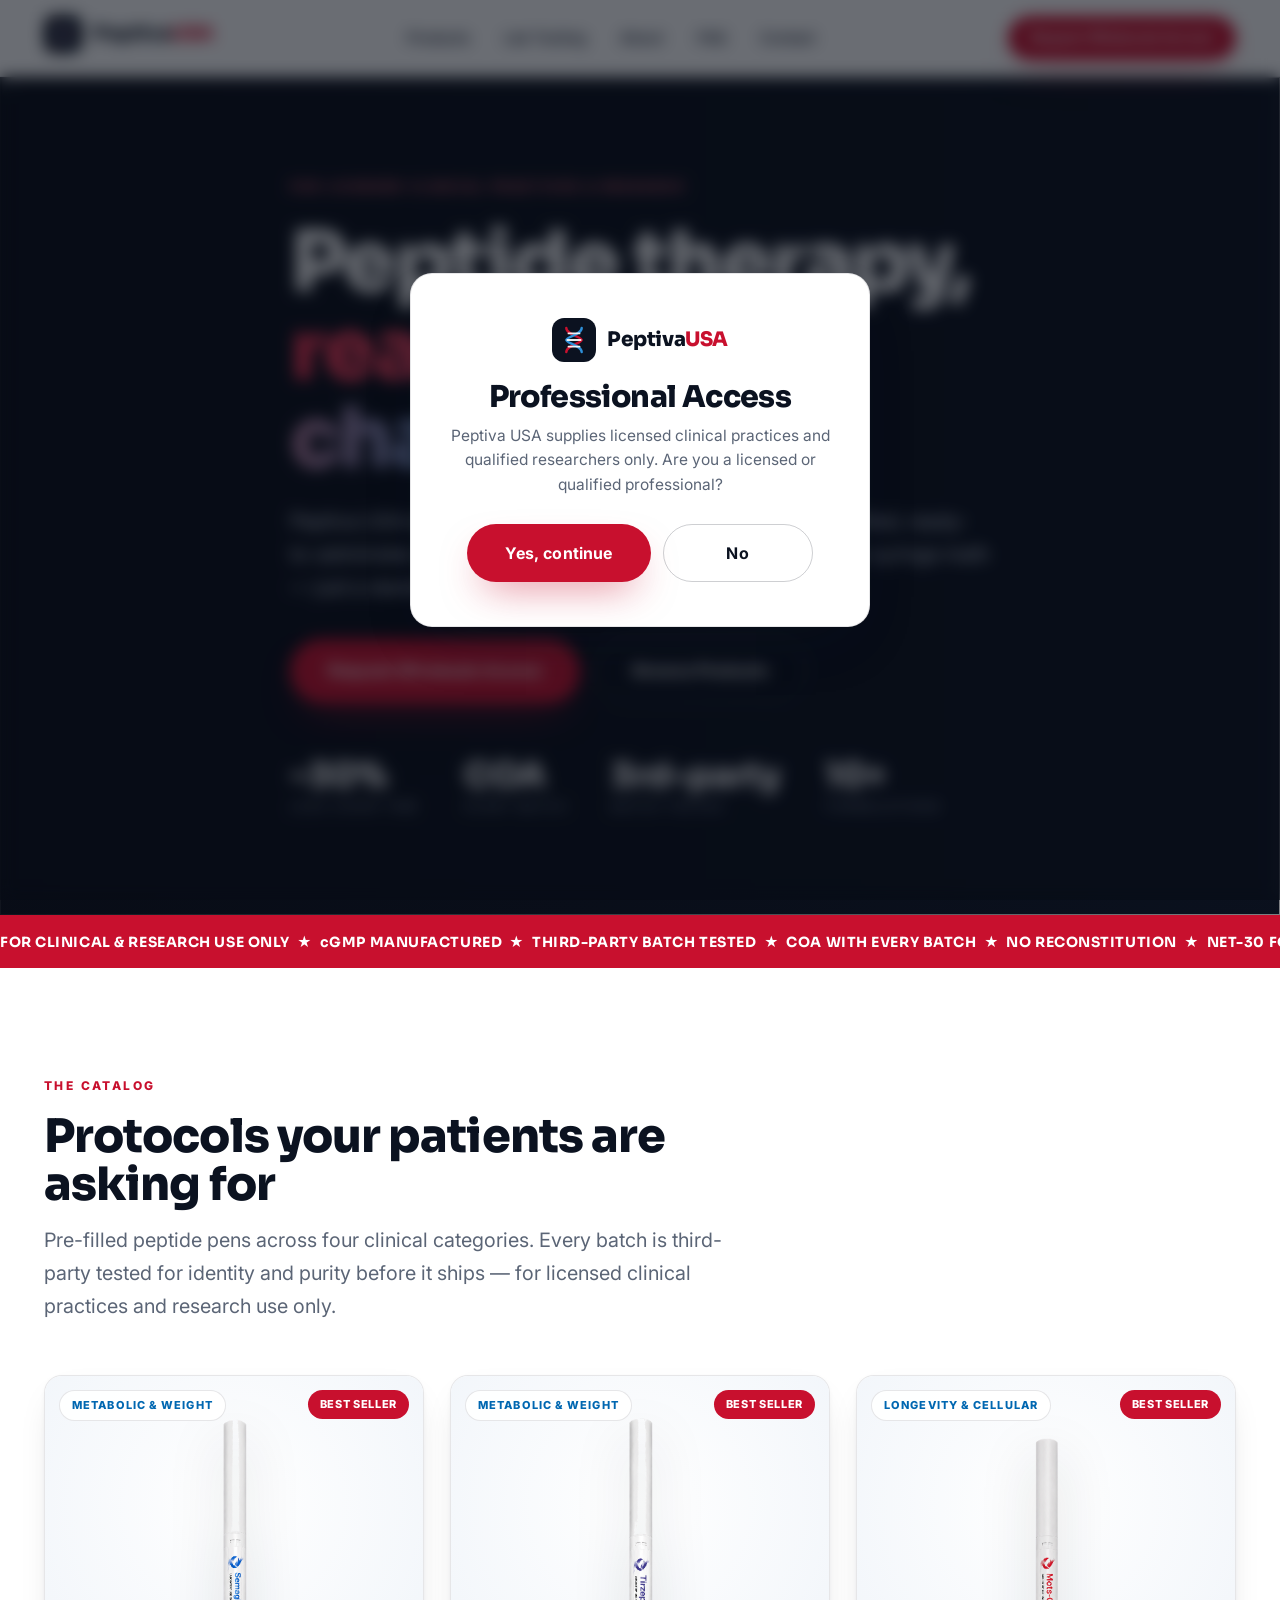
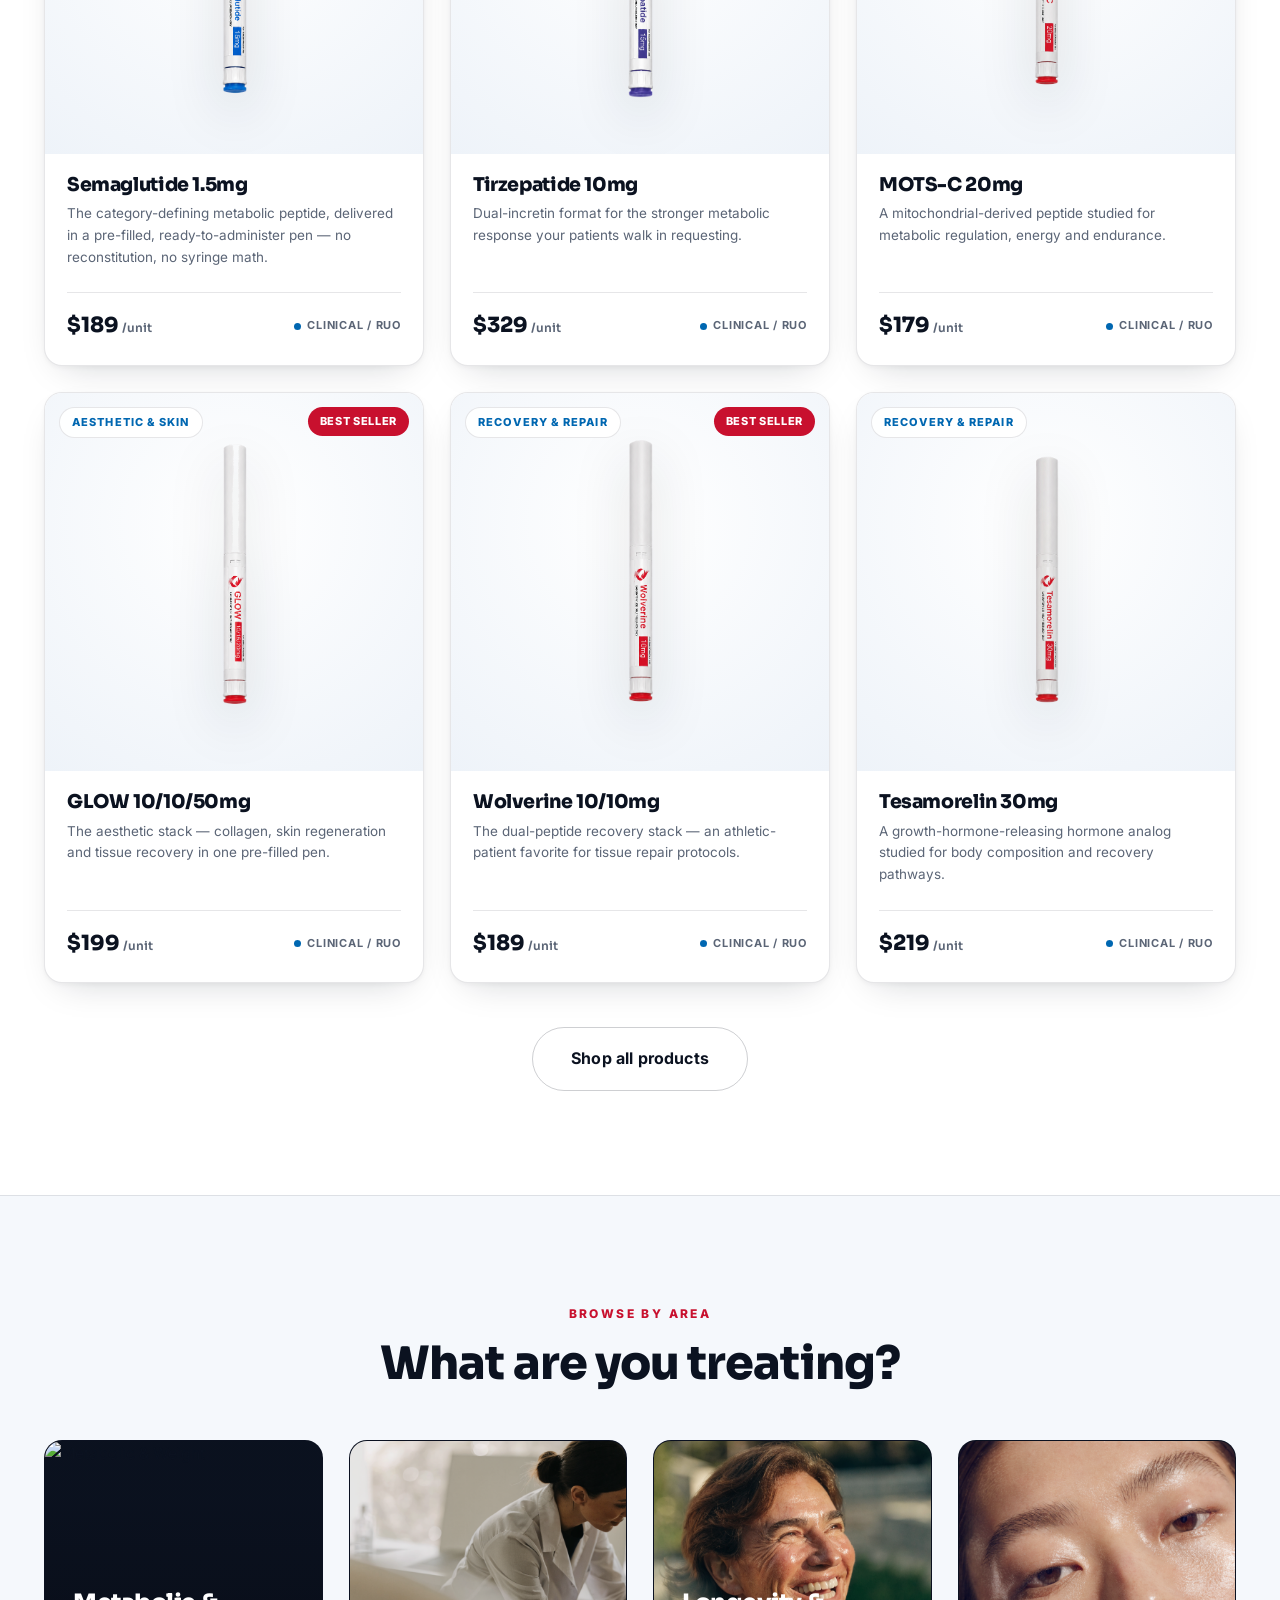
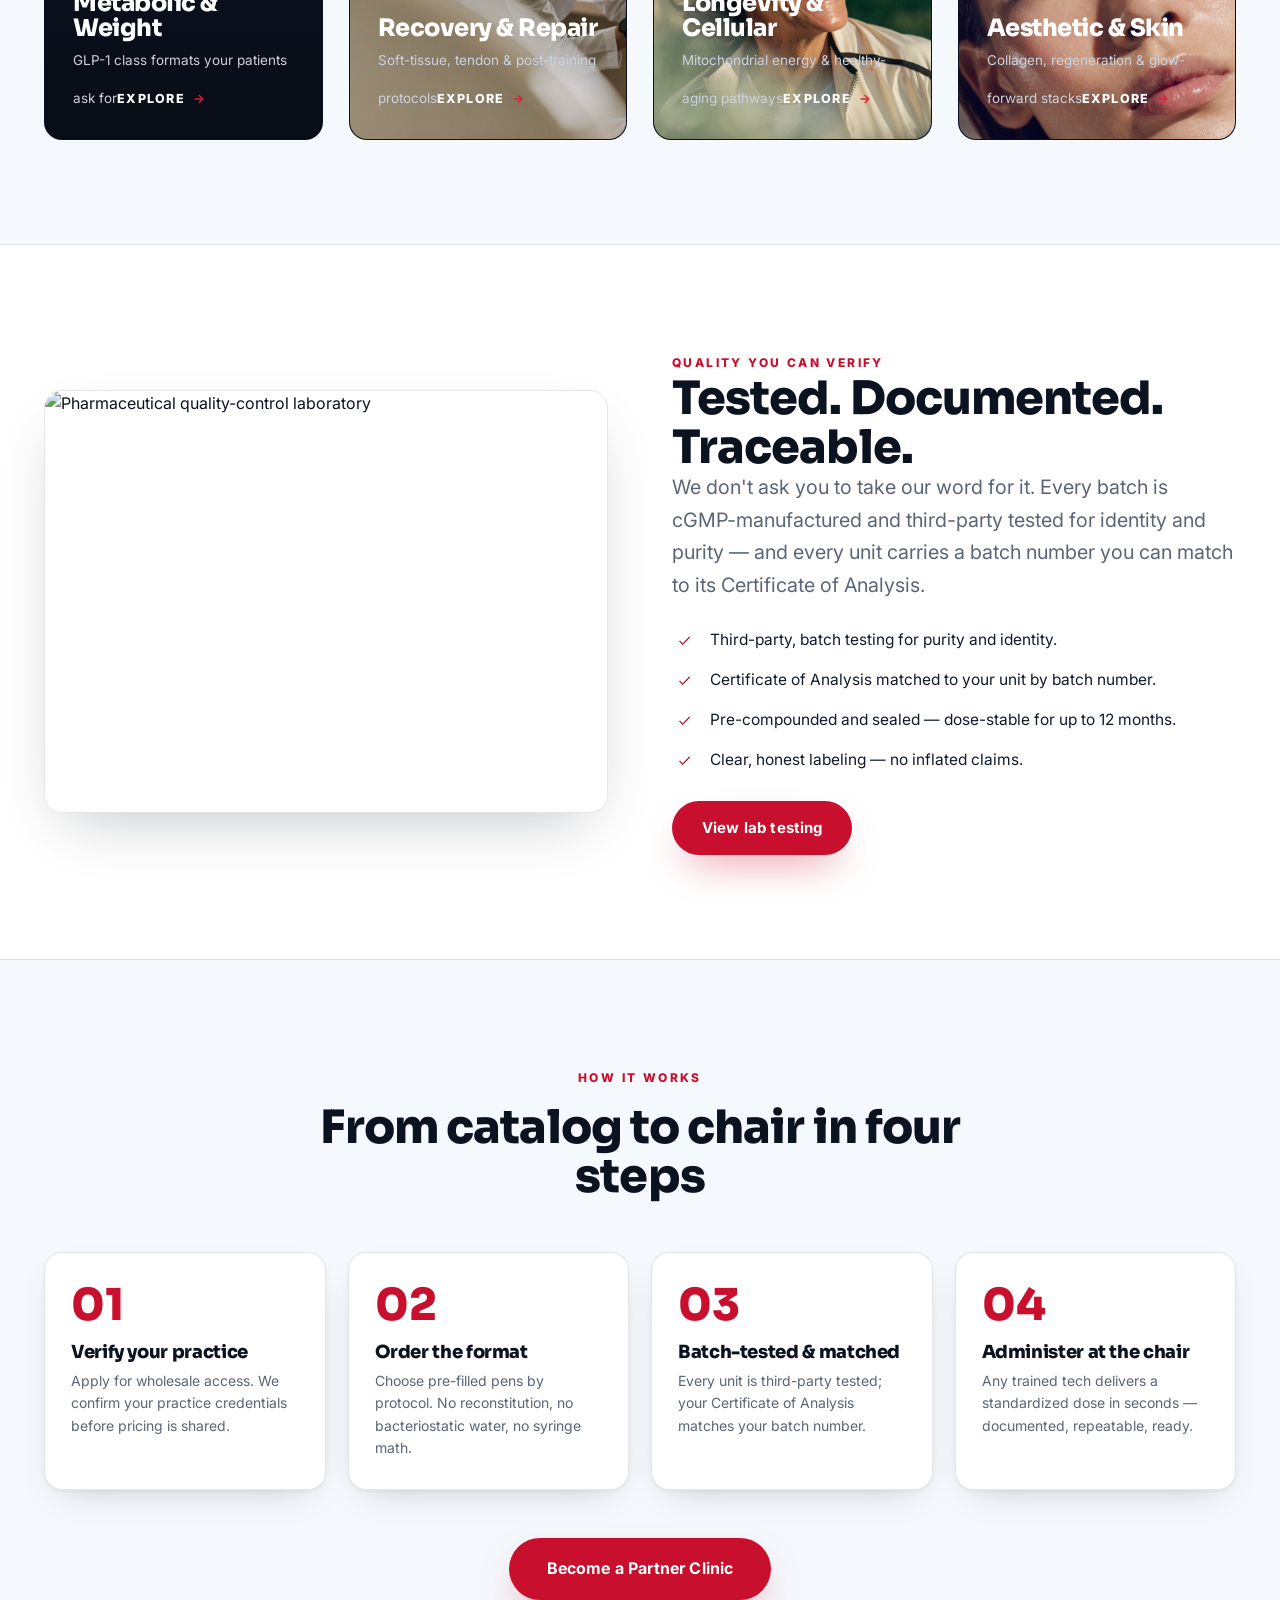
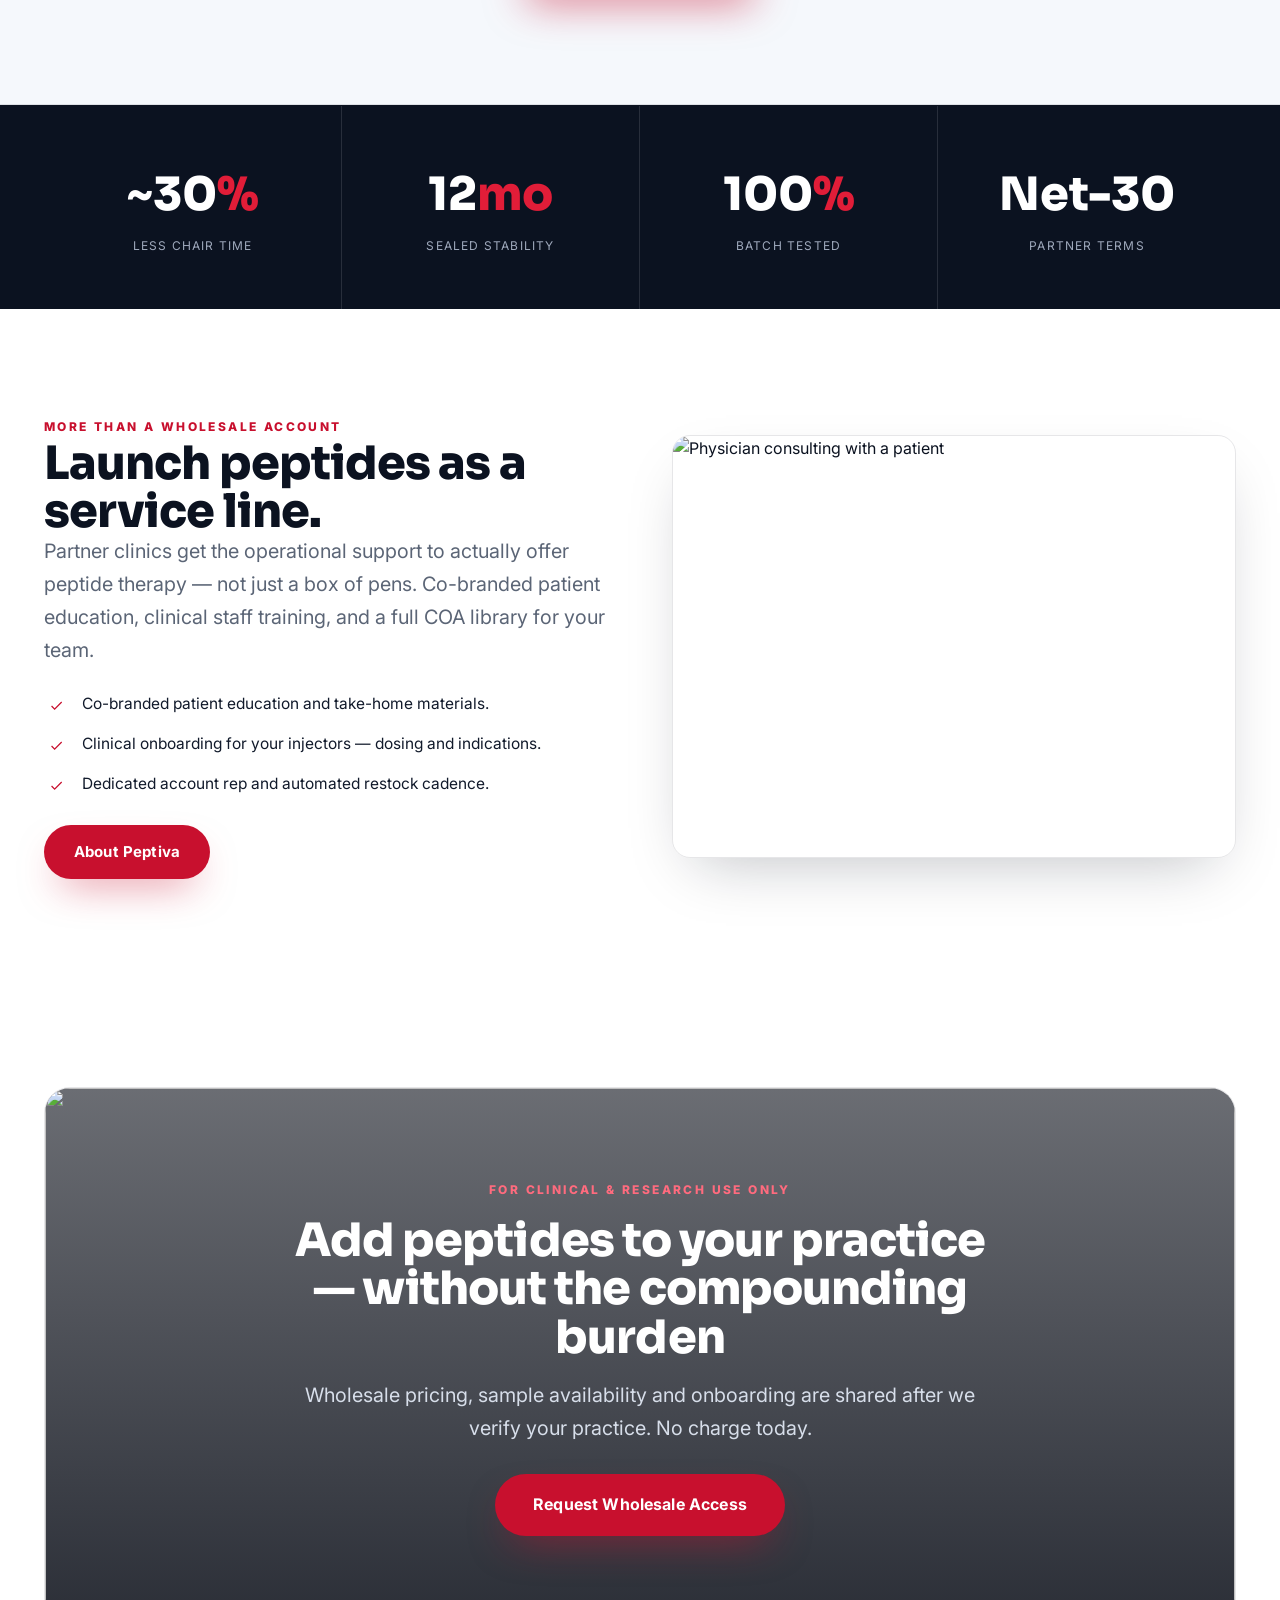
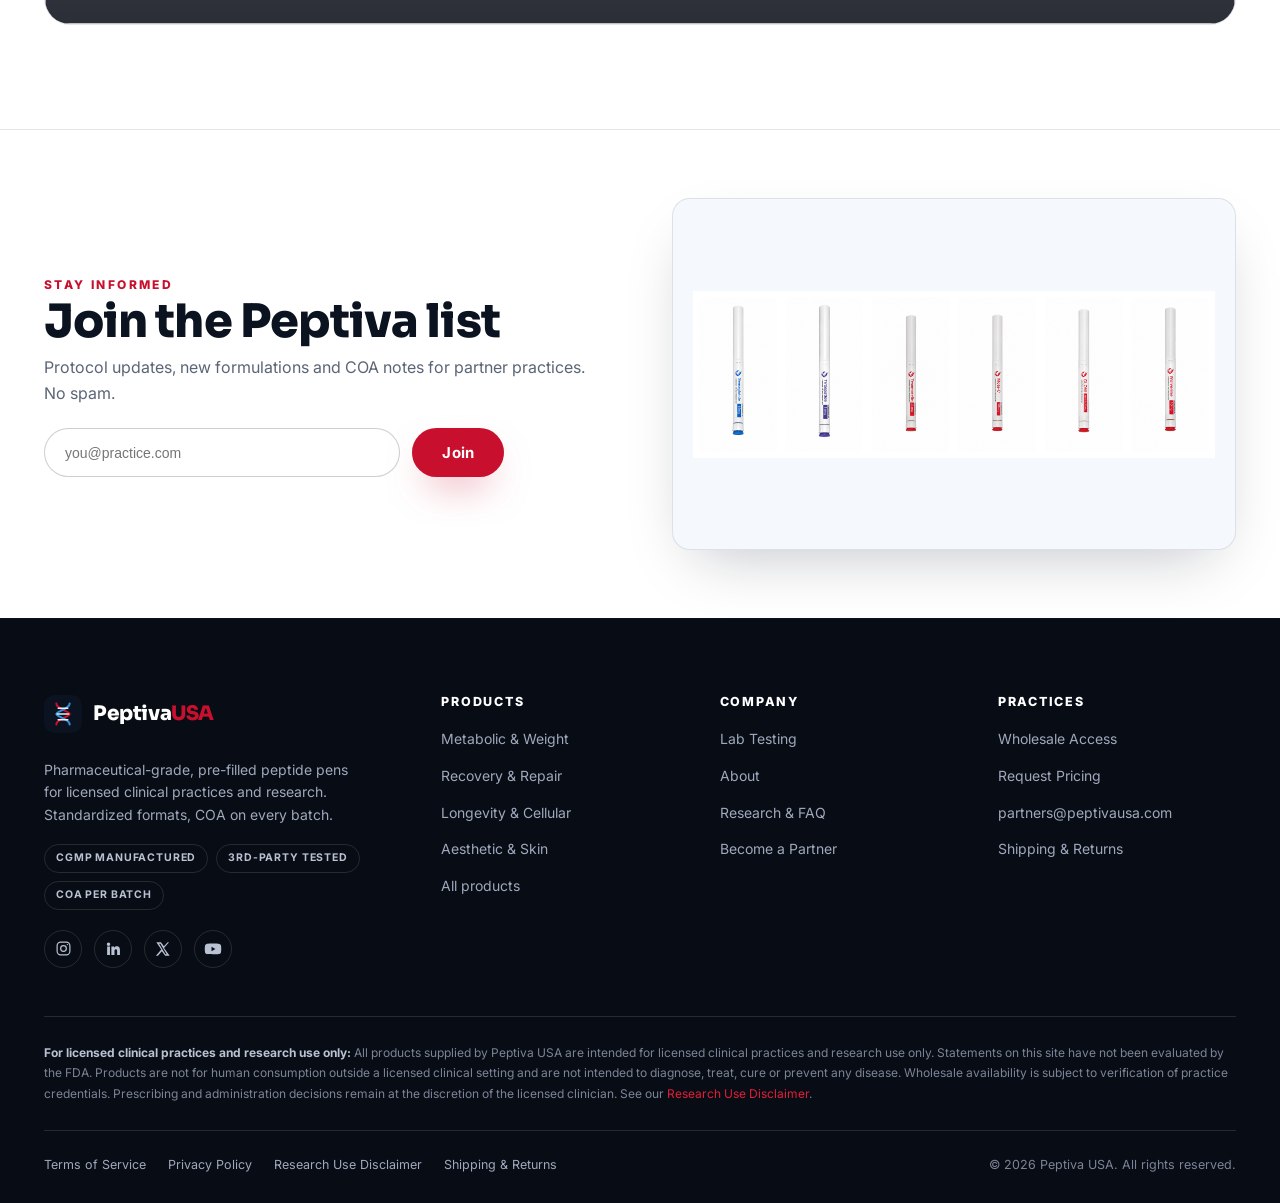
==== index.html @ b5847847 "Peptiva USA — clinical peptide-pen storefront (static site)" ====
<!DOCTYPE html>
<html lang="en">
<head>
<meta charset="UTF-8">
<meta name="viewport" content="width=device-width, initial-scale=1.0">
<link rel="icon" type="image/svg+xml" href="assets/logo/favicon.svg">
<link rel="preconnect" href="https://fonts.googleapis.com">
<link rel="preconnect" href="https://fonts.gstatic.com" crossorigin>
<link href="https://fonts.googleapis.com/css2?family=Inter:wght@400;500;600;700;800&family=Sora:wght@600;700;800&display=swap" rel="stylesheet">
<link rel="stylesheet" href="assets/css/styles.css">
<title>Peptiva USA — Pharmaceutical-Grade Peptide Pens for Clinical Practices</title>
<meta name="description" content="Pre-filled, ready-to-administer peptide pens for licensed clinical practices and research. No reconstitution. COA on every batch, third-party tested.">
</head>
<body>
<div id="site-header"></div>

<section class="hero">
  <div class="hero__bg"><img src="assets/img/hero.jpg" alt=""></div>
  <div class="container hero__inner">
    <span class="eyebrow" style="color:#FF6B7E">For licensed clinical practices &amp; research</span>
    <h1 class="display">Peptide therapy,<br><span class="hl">ready at the chair.</span></h1>
    <p class="lead">Peptiva USA delivers pharmaceutical-grade peptides in a pre-filled, ready-to-administer pen. No reconstitution, no bacteriostatic water, no syringe math — just a standardized, documented format your team can trust.</p>
    <div class="hero__cta">
      <a class="btn btn--primary btn--lg" href="contact.html">Request Wholesale Access</a>
      <a class="btn btn--ghost btn--lg" href="shop.html" style="color:#fff;border-color:rgba(255,255,255,.28)">Browse Products</a>
    </div>
    <div class="hero__stats">
      <div><span>~30%</span><small>Less chair time</small></div>
      <div><span>COA</span><small>Every batch</small></div>
      <div><span>3rd-party</span><small>Batch tested</small></div>
      <div><span>10+</span><small>Formulations</small></div>
    </div>
  </div>
</section>

<div class="strip"><div class="strip__track">
  <span>FOR CLINICAL &amp; RESEARCH USE ONLY &nbsp;&#9733;&nbsp; cGMP MANUFACTURED &nbsp;&#9733;&nbsp; THIRD-PARTY BATCH TESTED &nbsp;&#9733;&nbsp; COA WITH EVERY BATCH &nbsp;&#9733;&nbsp; NO RECONSTITUTION &nbsp;&#9733;&nbsp; NET-30 FOR PARTNERS &nbsp;&#9733;&nbsp;</span>
  <span>FOR CLINICAL &amp; RESEARCH USE ONLY &nbsp;&#9733;&nbsp; cGMP MANUFACTURED &nbsp;&#9733;&nbsp; THIRD-PARTY BATCH TESTED &nbsp;&#9733;&nbsp; COA WITH EVERY BATCH &nbsp;&#9733;&nbsp; NO RECONSTITUTION &nbsp;&#9733;&nbsp; NET-30 FOR PARTNERS &nbsp;&#9733;&nbsp;</span>
</div></div>

<section class="section">
  <div class="container">
    <div class="sec-head reveal">
      <span class="eyebrow">The catalog</span>
      <h2>Protocols your patients are asking for</h2>
      <p class="lead">Pre-filled peptide pens across four clinical categories. Every batch is third-party tested for identity and purity before it ships — for licensed clinical practices and research use only.</p>
    </div>
    <div class="grid grid-3" id="featured-grid"></div>
    <div class="center" style="margin-top:44px"><a class="btn btn--ghost btn--lg" href="shop.html">Shop all products</a></div>
  </div>
</section>

<section class="section section--alt">
  <div class="container">
    <div class="sec-head center reveal"><span class="eyebrow">Browse by area</span><h2>What are you treating?</h2></div>
    <div class="grid grid-4" id="cat-grid"></div>
  </div>
</section>

<section class="section">
  <div class="container split">
    <div class="split__media reveal"><img src="assets/img/lab.jpg" alt="Pharmaceutical quality-control laboratory"></div>
    <div class="reveal">
      <span class="eyebrow">Quality you can verify</span>
      <h2>Tested. Documented. Traceable.</h2>
      <p class="lead">We don't ask you to take our word for it. Every batch is cGMP-manufactured and third-party tested for identity and purity — and every unit carries a batch number you can match to its Certificate of Analysis.</p>
      <ul class="feature-list">
        <li>Third-party, batch testing for purity and identity.</li>
        <li>Certificate of Analysis matched to your unit by batch number.</li>
        <li>Pre-compounded and sealed — dose-stable for up to 12 months.</li>
        <li>Clear, honest labeling — no inflated claims.</li>
      </ul>
      <a class="btn btn--primary" style="margin-top:28px" href="how-it-works.html">View lab testing</a>
    </div>
  </div>
</section>

<section class="section section--alt">
  <div class="container">
    <div class="sec-head center reveal"><span class="eyebrow">How it works</span><h2>From catalog to chair in four steps</h2></div>
    <div class="steps">
      <div class="step reveal"><div class="step__n">01</div><h3>Verify your practice</h3><p>Apply for wholesale access. We confirm your practice credentials before pricing is shared.</p></div>
      <div class="step reveal"><div class="step__n">02</div><h3>Order the format</h3><p>Choose pre-filled pens by protocol. No reconstitution, no bacteriostatic water, no syringe math.</p></div>
      <div class="step reveal"><div class="step__n">03</div><h3>Batch-tested &amp; matched</h3><p>Every unit is third-party tested; your Certificate of Analysis matches your batch number.</p></div>
      <div class="step reveal"><div class="step__n">04</div><h3>Administer at the chair</h3><p>Any trained tech delivers a standardized dose in seconds — documented, repeatable, ready.</p></div>
    </div>
    <div class="center" style="margin-top:48px"><a class="btn btn--primary btn--lg" href="contact.html">Become a Partner Clinic</a></div>
  </div>
</section>

<section class="band">
  <div class="container grid grid-4">
    <div class="stat reveal"><span>~30<em>%</em></span><small>Less chair time</small></div>
    <div class="stat reveal"><span>12<em>mo</em></span><small>Sealed stability</small></div>
    <div class="stat reveal"><span>100<em>%</em></span><small>Batch tested</small></div>
    <div class="stat reveal"><span>Net-30</span><small>Partner terms</small></div>
  </div>
</section>

<section class="section">
  <div class="container split">
    <div class="reveal">
      <span class="eyebrow">More than a wholesale account</span>
      <h2>Launch peptides as a service line.</h2>
      <p class="lead">Partner clinics get the operational support to actually offer peptide therapy — not just a box of pens. Co-branded patient education, clinical staff training, and a full COA library for your team.</p>
      <ul class="feature-list">
        <li>Co-branded patient education and take-home materials.</li>
        <li>Clinical onboarding for your injectors — dosing and indications.</li>
        <li>Dedicated account rep and automated restock cadence.</li>
      </ul>
      <a class="btn btn--primary" style="margin-top:28px" href="about.html">About Peptiva</a>
    </div>
    <div class="split__media reveal"><img src="assets/img/consultation.jpg" alt="Physician consulting with a patient"></div>
  </div>
</section>

<section class="section">
  <div class="container">
    <div class="cta-block reveal">
      <img src="assets/img/cta-bg.jpg" alt="">
      <span class="eyebrow" style="color:#FF6B7E">For clinical &amp; research use only</span>
      <h2>Add peptides to your practice — without the compounding burden</h2>
      <p class="lead mx-auto center" style="margin-bottom:30px">Wholesale pricing, sample availability and onboarding are shared after we verify your practice. No charge today.</p>
      <a class="btn btn--primary btn--lg" href="contact.html">Request Wholesale Access</a>
    </div>
  </div>
</section>

<section class="section--tight" style="border-top:1px solid var(--line)">
  <div class="container split">
    <div class="reveal">
      <span class="eyebrow">Stay informed</span>
      <h2>Join the Peptiva list</h2>
      <p class="muted" style="margin-top:10px">Protocol updates, new formulations and COA notes for partner practices. No spam.</p>
      <form class="news" data-news>
        <input type="email" placeholder="you@practice.com" required aria-label="Email">
        <button class="btn btn--primary" type="submit">Join</button>
      </form>
    </div>
    <div class="split__media reveal" style="aspect-ratio:16/10;background:var(--bg-2)"><img src="assets/img/lineup.png" alt="Peptiva USA peptide pen lineup" style="object-fit:contain;padding:20px"></div>
  </div>
</section>

<div id="site-footer"></div>
<script src="assets/js/logo.js"></script>
<script src="assets/js/main.js"></script>
</body>
</html>
---- assets/css/styles.css ----
/* ===========================================================
   Peptiva USA — Design System
   Clinical · crimson + blue on light, dramatic dark sections
   =========================================================== */
:root{
  --bg:#FFFFFF;
  --bg-2:#F5F8FC;
  --bg-3:#EBF1F8;
  --card:#FFFFFF;
  --ink:#0B1220;
  --ink-2:#111A2B;
  --muted:#5B6576;
  --muted-2:#8A93A6;
  --crimson:#C8102E;
  --crimson-2:#E11D38;
  --blue:#0067B1;
  --blue-2:#2E90D9;
  --line:rgba(11,18,32,.10);
  --line-2:rgba(11,18,32,.20);
  --line-d:rgba(255,255,255,.12);
  --radius:18px;
  --radius-sm:12px;
  --maxw:1240px;
  --shadow:0 24px 60px -24px rgba(11,18,32,.28);
  --shadow-sm:0 2px 4px rgba(11,18,32,.04),0 14px 36px -18px rgba(11,18,32,.22);
  --font:"Inter",-apple-system,BlinkMacSystemFont,"Segoe UI",Roboto,Helvetica,Arial,sans-serif;
  --display:"Sora","Inter",var(--font);
}
*{box-sizing:border-box;margin:0;padding:0}
html{scroll-behavior:smooth}
body{font-family:var(--font);background:var(--bg);color:var(--ink);line-height:1.6;-webkit-font-smoothing:antialiased;overflow-x:hidden}
img{max-width:100%;display:block}
a{color:inherit;text-decoration:none}
::selection{background:var(--crimson);color:#fff}
.container{max-width:var(--maxw);margin:0 auto;padding:0 24px}
.section{padding:104px 0}
.section--tight{padding:68px 0}
section{position:relative}
.center{text-align:center}.mx-auto{margin-left:auto;margin-right:auto}
.hl{color:var(--crimson)}
.muted{color:var(--muted)}

/* Typography */
h1,h2,h3,h4{font-family:var(--display);font-weight:800;line-height:1.05;letter-spacing:-.02em;color:var(--ink)}
.display{font-size:clamp(42px,7vw,84px);letter-spacing:-.03em}
h1{font-size:clamp(34px,5.4vw,60px)}
h2{font-size:clamp(28px,4vw,46px)}
h3{font-size:clamp(19px,2.2vw,26px)}
p{color:var(--muted)}
.lead{font-size:clamp(17px,1.55vw,20px);color:var(--muted);max-width:60ch;line-height:1.65}
.eyebrow{font-family:var(--font);font-weight:800;text-transform:uppercase;letter-spacing:.2em;font-size:12px;color:var(--crimson)}

/* Buttons */
.btn{display:inline-flex;align-items:center;gap:10px;font-family:var(--font);font-weight:700;font-size:15px;
  letter-spacing:.01em;padding:15px 30px;border-radius:999px;cursor:pointer;border:0;transition:transform .16s ease,background .2s,color .2s,border-color .2s,box-shadow .2s}
.btn:hover{transform:translateY(-2px)}
.btn--primary{background:var(--crimson);color:#fff;box-shadow:0 18px 40px -16px rgba(200,16,46,.6)}
.btn--primary:hover{background:var(--crimson-2)}
.btn--ghost{background:transparent;color:var(--ink);border:1.5px solid var(--line-2)}
.btn--ghost:hover{border-color:var(--crimson);color:var(--crimson)}
.btn--light{background:#fff;color:var(--ink)}
.btn--dark{background:var(--ink);color:#fff}
.btn--block{width:100%;justify-content:center}
.btn--lg{padding:18px 38px;font-size:16px}
.btn--sm{padding:11px 22px;font-size:13.5px}
.on-dark .btn--ghost{color:#fff;border-color:var(--line-d)}
.on-dark .btn--ghost:hover{border-color:#fff;color:#fff}

/* Header */
.site-header{position:sticky;top:0;z-index:60;background:rgba(255,255,255,.8);backdrop-filter:blur(16px);border-bottom:1px solid var(--line)}
.nav{display:flex;align-items:center;justify-content:space-between;height:76px;gap:24px}
.brand{display:inline-flex;align-items:center;gap:11px}
.brand__mark{height:38px;width:38px}
.brand__word{font-family:var(--display);font-weight:800;font-size:20px;letter-spacing:-.02em;color:var(--ink)}
.brand__word b{color:var(--crimson);font-weight:800}
.nav__links{display:flex;align-items:center;gap:4px;list-style:none}
.nav__links a{font-weight:600;font-size:14.5px;padding:10px 15px;border-radius:999px;color:var(--ink-2);transition:.15s}
.nav__links a:hover{color:var(--crimson);background:var(--bg-2)}
.nav__actions{display:flex;align-items:center;gap:12px}
.has-drop{position:relative}
.drop{position:absolute;top:calc(100% + 10px);left:50%;transform:translateX(-50%) translateY(8px);background:#fff;border:1px solid var(--line);
  border-radius:16px;padding:12px;min-width:330px;opacity:0;visibility:hidden;transition:.18s;box-shadow:var(--shadow)}
.has-drop:hover .drop{opacity:1;visibility:visible;transform:translateX(-50%) translateY(0)}
.drop a{display:flex;flex-direction:column;gap:2px;padding:11px 14px;border-radius:11px}
.drop a:hover{background:var(--bg-2)}
.drop a strong{font-size:14.5px;color:var(--ink)}
.drop a span{font-size:12.5px;color:var(--muted);font-weight:500}
.drop__all{margin-top:4px;border-top:1px solid var(--line);padding-top:8px}
.drop__all a{color:var(--crimson);font-weight:800}
.menu-toggle{display:none;background:none;border:0;color:var(--ink);cursor:pointer}

/* Hero */
.hero{position:relative;min-height:90vh;display:flex;align-items:center;overflow:hidden;background:var(--ink)}
.hero__bg{position:absolute;inset:0;z-index:0}
.hero__bg img{width:100%;height:100%;object-fit:cover;opacity:.85}
.hero__bg::after{content:"";position:absolute;inset:0;background:linear-gradient(90deg,rgba(8,12,22,.94) 0%,rgba(8,12,22,.72) 42%,rgba(8,12,22,.25) 100%)}
.hero__inner{position:relative;z-index:2;max-width:700px;padding:96px 0;color:#fff}
.hero h1{margin:20px 0 22px;color:#fff}
.hero h1 .hl{background:linear-gradient(92deg,#FF3355,#FF6B7E 50%,#4FA8E6);-webkit-background-clip:text;background-clip:text;color:transparent}
.hero .lead{margin-bottom:36px;color:#D7DEEA}
.hero__cta{display:flex;gap:14px;flex-wrap:wrap}
.hero__stats{display:flex;gap:44px;margin-top:56px;flex-wrap:wrap}
.hero__stats div span{font-family:var(--display);font-weight:800;font-size:34px;color:#fff;display:block;line-height:1}
.hero__stats div small{color:#9FA9BC;font-size:12.5px;text-transform:uppercase;letter-spacing:.12em}

/* Marquee strip */
.strip{background:var(--crimson);color:#fff;padding:14px 0;overflow:hidden;white-space:nowrap}
.strip__track{display:inline-flex;gap:0;font-family:var(--display);font-weight:700;font-size:14px;letter-spacing:.04em;white-space:nowrap;will-change:transform;animation:scroll 60s linear infinite}
.strip__track span{display:inline-flex;align-items:center;gap:34px;padding-right:34px}
@keyframes scroll{from{transform:translateX(0)}to{transform:translateX(-50%)}}

/* Section heading */
.sec-head{max-width:720px;margin-bottom:52px}
.sec-head.center{margin-left:auto;margin-right:auto}
.sec-head h2{margin:14px 0 16px}

/* Grid + cards */
.grid{display:grid;gap:26px}
.grid-3{grid-template-columns:repeat(3,1fr)}
.grid-4{grid-template-columns:repeat(4,1fr)}
.grid-2{grid-template-columns:repeat(2,1fr)}
.card{background:var(--card);border:1px solid var(--line);border-radius:var(--radius);overflow:hidden;transition:.22s;display:flex;flex-direction:column;box-shadow:var(--shadow-sm)}
.card:hover{transform:translateY(-5px);box-shadow:var(--shadow);border-color:var(--line-2)}
.pcard__media{position:relative;aspect-ratio:1/1;background:radial-gradient(circle at 50% 34%,#FFFFFF,#EEF3F9);display:flex;align-items:center;justify-content:center;overflow:hidden;padding:26px}
.pcard__media img{height:100%;width:auto;object-fit:contain;filter:drop-shadow(0 18px 26px rgba(11,18,32,.16));transition:.4s}
.card:hover .pcard__media img{transform:translateY(-6px) scale(1.03)}
.pcard__tag{position:absolute;top:14px;left:14px;background:rgba(255,255,255,.9);border:1px solid var(--line);color:var(--blue);font-size:11px;font-weight:800;text-transform:uppercase;letter-spacing:.1em;padding:6px 12px;border-radius:999px}
.pcard__best{position:absolute;top:14px;right:14px;background:var(--crimson);color:#fff;font-size:11px;font-weight:800;text-transform:uppercase;letter-spacing:.06em;padding:6px 12px;border-radius:999px}
.pcard__body{padding:22px;display:flex;flex-direction:column;gap:8px;flex:1}
.pcard__body h3{font-size:19px}
.pcard__desc{font-size:13.5px;color:var(--muted);flex:1;line-height:1.6}
.pcard__foot{display:flex;align-items:center;justify-content:space-between;margin-top:16px;padding-top:16px;border-top:1px solid var(--line)}
.pcard__price{font-family:var(--display);font-weight:800;font-size:21px;color:var(--ink)}
.rx{display:inline-flex;align-items:center;gap:6px;font-size:11px;color:var(--muted);font-weight:700;text-transform:uppercase;letter-spacing:.07em}
.rx::before{content:"";width:7px;height:7px;border-radius:50%;background:var(--blue)}

/* Category tiles */
.cat-tile{position:relative;border-radius:var(--radius);overflow:hidden;min-height:300px;display:flex;align-items:flex-end;padding:28px;border:1px solid var(--line);background:var(--ink)}
.cat-tile::before{content:"";position:absolute;inset:0;background:linear-gradient(180deg,rgba(8,12,22,.15) 20%,rgba(8,12,22,.9))}
.cat-tile img{position:absolute;inset:0;width:100%;height:100%;object-fit:cover;transition:.4s}
.cat-tile:hover img{transform:scale(1.05)}
.cat-tile__c{position:relative;z-index:2;color:#fff}
.cat-tile__c h3{font-size:24px;margin-bottom:6px;color:#fff}
.cat-tile__c span{color:#CBD3E0;font-size:13.5px}
.cat-tile__c .tile-cta{color:#fff;font-weight:800;font-size:12.5px;text-transform:uppercase;letter-spacing:.1em;margin-top:16px;display:inline-flex;gap:8px;transition:.2s}
.cat-tile__c .tile-cta b{color:var(--crimson-2)}
.cat-tile:hover .tile-cta{gap:13px}

/* Steps */
.steps{display:grid;grid-template-columns:repeat(4,1fr);gap:22px;counter-reset:s}
.step{background:var(--bg);border:1px solid var(--line);border-radius:var(--radius);padding:30px 26px;box-shadow:var(--shadow-sm)}
.step__n{font-family:var(--display);font-weight:800;font-size:44px;color:var(--crimson);line-height:1}
.step h3{font-size:18px;margin:16px 0 8px}
.step p{font-size:14px;color:var(--muted)}

/* Split */
.split{display:grid;grid-template-columns:1fr 1fr;gap:64px;align-items:center}
.split__media{border-radius:var(--radius);overflow:hidden;border:1px solid var(--line);aspect-ratio:4/3;box-shadow:var(--shadow)}
.split__media img{width:100%;height:100%;object-fit:cover}
.feature-list{list-style:none;margin-top:26px;display:flex;flex-direction:column;gap:15px}
.feature-list li{display:flex;gap:14px;align-items:flex-start;font-size:15.5px;color:var(--ink-2)}
.feature-list li::before{content:"";flex:none;width:24px;height:24px;border-radius:999px;margin-top:1px;background:var(--crimson);
  -webkit-mask:url("data:image/svg+xml;utf8,<svg xmlns='http://www.w3.org/2000/svg' viewBox='0 0 24 24'><path fill='black' d='M9 16.2 4.8 12l-1.4 1.4L9 19 21 7l-1.4-1.4z'/></svg>") center/15px no-repeat;
  mask:url("data:image/svg+xml;utf8,<svg xmlns='http://www.w3.org/2000/svg' viewBox='0 0 24 24'><path fill='black' d='M9 16.2 4.8 12l-1.4 1.4L9 19 21 7l-1.4-1.4z'/></svg>") center/15px no-repeat}

/* Stats band (dark) */
.band{background:var(--ink);border-top:1px solid var(--ink);color:#fff}
.band .grid-4{gap:0}
.band .stat{padding:52px 24px;text-align:center;border-right:1px solid var(--line-d)}
.band .stat:last-child{border-right:0}
.band .stat span{font-family:var(--display);font-weight:800;font-size:46px;color:#fff;display:block}
.band .stat span em{color:var(--crimson-2);font-style:normal}
.band .stat small{color:#9FA9BC;text-transform:uppercase;letter-spacing:.1em;font-size:12px}

/* CTA block (dark image) */
.cta-block{position:relative;border-radius:26px;overflow:hidden;padding:88px 40px;text-align:center;border:1px solid var(--line);color:#fff}
.cta-block img{position:absolute;inset:0;width:100%;height:100%;object-fit:cover}
.cta-block::after{content:"";position:absolute;inset:0;background:linear-gradient(180deg,rgba(8,12,22,.6),rgba(8,12,22,.86))}
.cta-block>*{position:relative;z-index:2}
.cta-block h2{margin:14px auto 18px;max-width:20ch;color:#fff}
.cta-block .lead{color:#D7DEEA}

/* Footer (dark) */
.footer{background:#080C15;border-top:1px solid var(--ink);padding:76px 0 28px;color:#fff}
.footer .brand__word{color:#fff}
.footer__top{display:grid;grid-template-columns:1.5fr 1fr 1fr 1fr;gap:40px;padding-bottom:48px;border-bottom:1px solid var(--line-d)}
.footer__brand p{color:#9FA9BC;font-size:14px;max-width:36ch;margin-top:18px}
.footer h4{font-family:var(--font);font-size:12.5px;text-transform:uppercase;letter-spacing:.14em;color:#fff;margin-bottom:18px;font-weight:800}
.footer ul{list-style:none;display:flex;flex-direction:column;gap:11px}
.footer ul a{color:#9FA9BC;font-size:14px}
.footer ul a:hover{color:#fff}
.footer__badges{display:flex;flex-wrap:wrap;gap:8px;margin-top:18px}
.footer__badges span{font-size:10.5px;font-weight:700;text-transform:uppercase;letter-spacing:.08em;color:#B9C2D2;border:1px solid var(--line-d);border-radius:999px;padding:5px 11px}
.footer__socials{display:flex;gap:12px;margin-top:20px}
.footer__socials a{width:38px;height:38px;border:1px solid var(--line-d);border-radius:999px;display:flex;align-items:center;justify-content:center;color:#B9C2D2;transition:.15s}
.footer__socials a:hover{border-color:var(--crimson);color:#fff;background:var(--crimson)}
.footer__disc{padding:26px 0;border-bottom:1px solid var(--line-d);color:#7B8497;font-size:12px;line-height:1.7}
.footer__bottom{display:flex;justify-content:space-between;align-items:center;gap:20px;padding-top:24px;flex-wrap:wrap}
.footer__legal{display:flex;gap:22px;flex-wrap:wrap}
.footer__legal a{color:#9FA9BC;font-size:12.5px}
.footer__legal a:hover{color:#fff}
.footer__copy{color:#7B8497;font-size:12.5px}

/* Interior page hero */
.phero{padding:72px 0 56px;border-bottom:1px solid var(--line);position:relative;overflow:hidden;background:var(--bg-2)}
.phero__bg{position:absolute;inset:0;opacity:.14}
.phero__bg img{width:100%;height:100%;object-fit:cover}
.phero .container{position:relative;z-index:2}
.phero h1{margin:14px 0 14px;max-width:20ch}
.breadcrumb{font-size:13px;color:var(--muted)}
.breadcrumb a:hover{color:var(--crimson)}

/* Shop */
.shop-layout{display:grid;grid-template-columns:240px 1fr;gap:44px;align-items:start}
.filters{position:sticky;top:100px;background:var(--bg);border:1px solid var(--line);border-radius:var(--radius);padding:24px;box-shadow:var(--shadow-sm)}
.filters h4{font-size:12px;text-transform:uppercase;letter-spacing:.14em;color:var(--muted);margin:0 0 14px;font-weight:800}
.filter-btn{display:block;width:100%;text-align:left;background:none;border:0;color:var(--ink-2);padding:10px 13px;border-radius:10px;cursor:pointer;font-size:14px;font-weight:600}
.filter-btn:hover{background:var(--bg-2)}
.filter-btn.active{background:var(--crimson);color:#fff;font-weight:800}
.shop-bar{display:flex;justify-content:space-between;align-items:center;margin-bottom:26px}
.shop-bar .count{color:var(--muted);font-size:14px}

/* PDP */
.pdp{display:grid;grid-template-columns:1fr 1fr;gap:56px;align-items:start}
.pdp__media{border-radius:var(--radius);overflow:hidden;border:1px solid var(--line);background:radial-gradient(circle at 50% 30%,#FFFFFF,#EAF0F7);aspect-ratio:1/1;display:flex;align-items:center;justify-content:center;padding:40px}
.pdp__media img{max-height:100%;width:auto;object-fit:contain;filter:drop-shadow(0 20px 30px rgba(11,18,32,.18))}
.pdp__thumbs{display:flex;gap:12px;margin-top:14px}
.pdp__thumbs div{width:78px;height:78px;border-radius:12px;border:1px solid var(--line);overflow:hidden;cursor:pointer;background:var(--bg-2);display:flex;align-items:center;justify-content:center;padding:8px}
.pdp__thumbs img{max-height:100%;width:auto;object-fit:contain}
.pdp h1{font-size:clamp(28px,3.4vw,44px);margin:10px 0 14px}
.pdp__price{font-family:var(--display);font-weight:800;font-size:34px;margin:18px 0;color:var(--ink)}
.pdp__buy{display:flex;gap:14px;margin:24px 0}
.pdp__meta{border-top:1px solid var(--line);margin-top:26px;padding-top:24px}
.pill-row{display:flex;gap:10px;flex-wrap:wrap;margin:10px 0 0}
.pill{border:1px solid var(--line-2);border-radius:999px;padding:8px 15px;font-size:12.5px;color:var(--ink-2);font-weight:600}
.notice{background:rgba(200,16,46,.06);border:1px solid rgba(200,16,46,.28);border-radius:14px;padding:16px 18px;font-size:13.5px;color:#8A1524;display:flex;gap:12px;line-height:1.55}
.notice::before{content:"";flex:none;width:20px;height:20px;margin-top:1px;background:var(--crimson);
  -webkit-mask:url("data:image/svg+xml;utf8,<svg xmlns='http://www.w3.org/2000/svg' viewBox='0 0 24 24'><path fill='black' d='M12 2 1 21h22L12 2zm0 6 6.5 11h-13L12 8zm-1 3v4h2v-4h-2zm0 5v2h2v-2h-2z'/></svg>") center/18px no-repeat;
  mask:url("data:image/svg+xml;utf8,<svg xmlns='http://www.w3.org/2000/svg' viewBox='0 0 24 24'><path fill='black' d='M12 2 1 21h22L12 2z'/></svg>") center/18px no-repeat}

/* Accordion */
.acc{border:1px solid var(--line);border-radius:var(--radius);overflow:hidden;background:var(--bg)}
.acc__item{border-bottom:1px solid var(--line)}
.acc__item:last-child{border-bottom:0}
.acc__q{width:100%;text-align:left;background:none;border:0;color:var(--ink);font-size:16.5px;font-weight:700;padding:22px 24px;cursor:pointer;display:flex;justify-content:space-between;gap:20px;align-items:center;font-family:var(--display)}
.acc__q span{flex:none;color:var(--crimson);font-size:26px;transition:.2s;line-height:1}
.acc__item.open .acc__q span{transform:rotate(45deg)}
.acc__a{max-height:0;overflow:hidden;transition:max-height .3s ease;color:var(--muted);font-size:14.5px}
.acc__a p{padding:0 24px 22px;color:var(--muted)}

/* Prose */
.prose{max-width:800px}
.prose h2{font-size:24px;margin:38px 0 14px}
.prose h3{font-size:18px;margin:26px 0 10px}
.prose p,.prose li{color:var(--ink-2);font-size:15px;margin-bottom:14px;line-height:1.8}
.prose ul{padding-left:22px;margin-bottom:14px}
.prose a{color:var(--crimson);text-decoration:underline}
.prose .updated{color:var(--muted-2);font-size:13px;margin-bottom:30px}

/* Newsletter + form */
.news{display:flex;gap:12px;max-width:460px;margin-top:22px}
.news input{flex:1;background:var(--bg);border:1px solid var(--line-2);border-radius:999px;padding:14px 20px;color:var(--ink);font-size:14px}
.field{display:flex;flex-direction:column;gap:6px;margin-bottom:16px}
.field label{font-size:13px;font-weight:700;color:var(--ink-2)}
.field input,.field select,.field textarea{border:1px solid var(--line-2);border-radius:12px;padding:12px 14px;font-size:14px;font-family:var(--font);color:var(--ink);background:#fff}
.field input:focus,.field select:focus,.field textarea:focus{outline:none;border-color:var(--crimson)}
.form-grid{display:grid;grid-template-columns:1fr 1fr;gap:16px}

/* Misc */
.divider{height:1px;background:var(--line)}
.section--alt{background:var(--bg-2);border-top:1px solid var(--line);border-bottom:1px solid var(--line)}

/* Reveal */
.reveal{opacity:0;transform:translateY(22px);transition:opacity .7s cubic-bezier(.2,.7,.2,1),transform .7s cubic-bezier(.2,.7,.2,1)}
.reveal.in{opacity:1;transform:none}

/* Responsive */
@media(max-width:1000px){
  .grid-4{grid-template-columns:repeat(2,1fr)}
  .steps{grid-template-columns:repeat(2,1fr)}
  .split{grid-template-columns:1fr;gap:34px}
  .pdp{grid-template-columns:1fr;gap:32px}
  .footer__top{grid-template-columns:1fr 1fr;gap:32px}
  .shop-layout{grid-template-columns:1fr}
  .filters{position:static}
  .filters .filter-group{display:flex;flex-wrap:wrap;gap:8px}
  .band .grid-4{grid-template-columns:repeat(2,1fr)}
  .band .stat:nth-child(2){border-right:0}
  .band .stat{border-bottom:1px solid var(--line-d)}
}
@media(max-width:680px){
  .section{padding:66px 0}
  .nav__links,.nav-extra{display:none}
  .menu-toggle{display:inline-flex}
  .grid-3,.grid-2,.form-grid{grid-template-columns:1fr}
  .hero{min-height:auto}.hero__inner{padding:64px 0}
  .hero__stats{gap:26px}
  .footer__top{grid-template-columns:1fr}
  .band .grid-4{grid-template-columns:1fr}
  .news{flex-direction:column}.news input,.news .btn{width:100%;justify-content:center}
  .mobile-open .nav__links{display:flex;position:absolute;top:76px;left:0;right:0;flex-direction:column;background:#fff;border-bottom:1px solid var(--line);padding:14px;gap:2px}
  .mobile-open .drop{position:static;opacity:1;visibility:visible;transform:none;box-shadow:none;border:0;padding:0 0 0 12px;min-width:0}
}
@media(max-width:480px){
  .section{padding:50px 0}.container{padding:0 18px}
  .grid-4,.steps{grid-template-columns:1fr}
  .cta-block{padding:48px 20px}
}

/* Professional access gate */
.agegate{position:fixed;inset:0;z-index:200;display:flex;align-items:center;justify-content:center;background:rgba(8,12,22,.6);backdrop-filter:blur(8px);padding:24px}
.agegate__card{background:#fff;border:1px solid var(--line);border-radius:22px;padding:44px 38px;max-width:460px;width:100%;text-align:center;box-shadow:var(--shadow)}
.agegate__logo{display:flex;justify-content:center;margin-bottom:20px}
.agegate__logo .brand__mark{height:44px;width:44px}
.agegate__card h2{font-size:clamp(24px,4vw,30px);margin-bottom:10px}
.agegate__card p{color:var(--muted);font-size:15.5px;margin-bottom:26px}
.agegate__btns{display:flex;gap:12px;justify-content:center;flex-wrap:wrap}
.agegate__btns .btn{min-width:150px;justify-content:center}
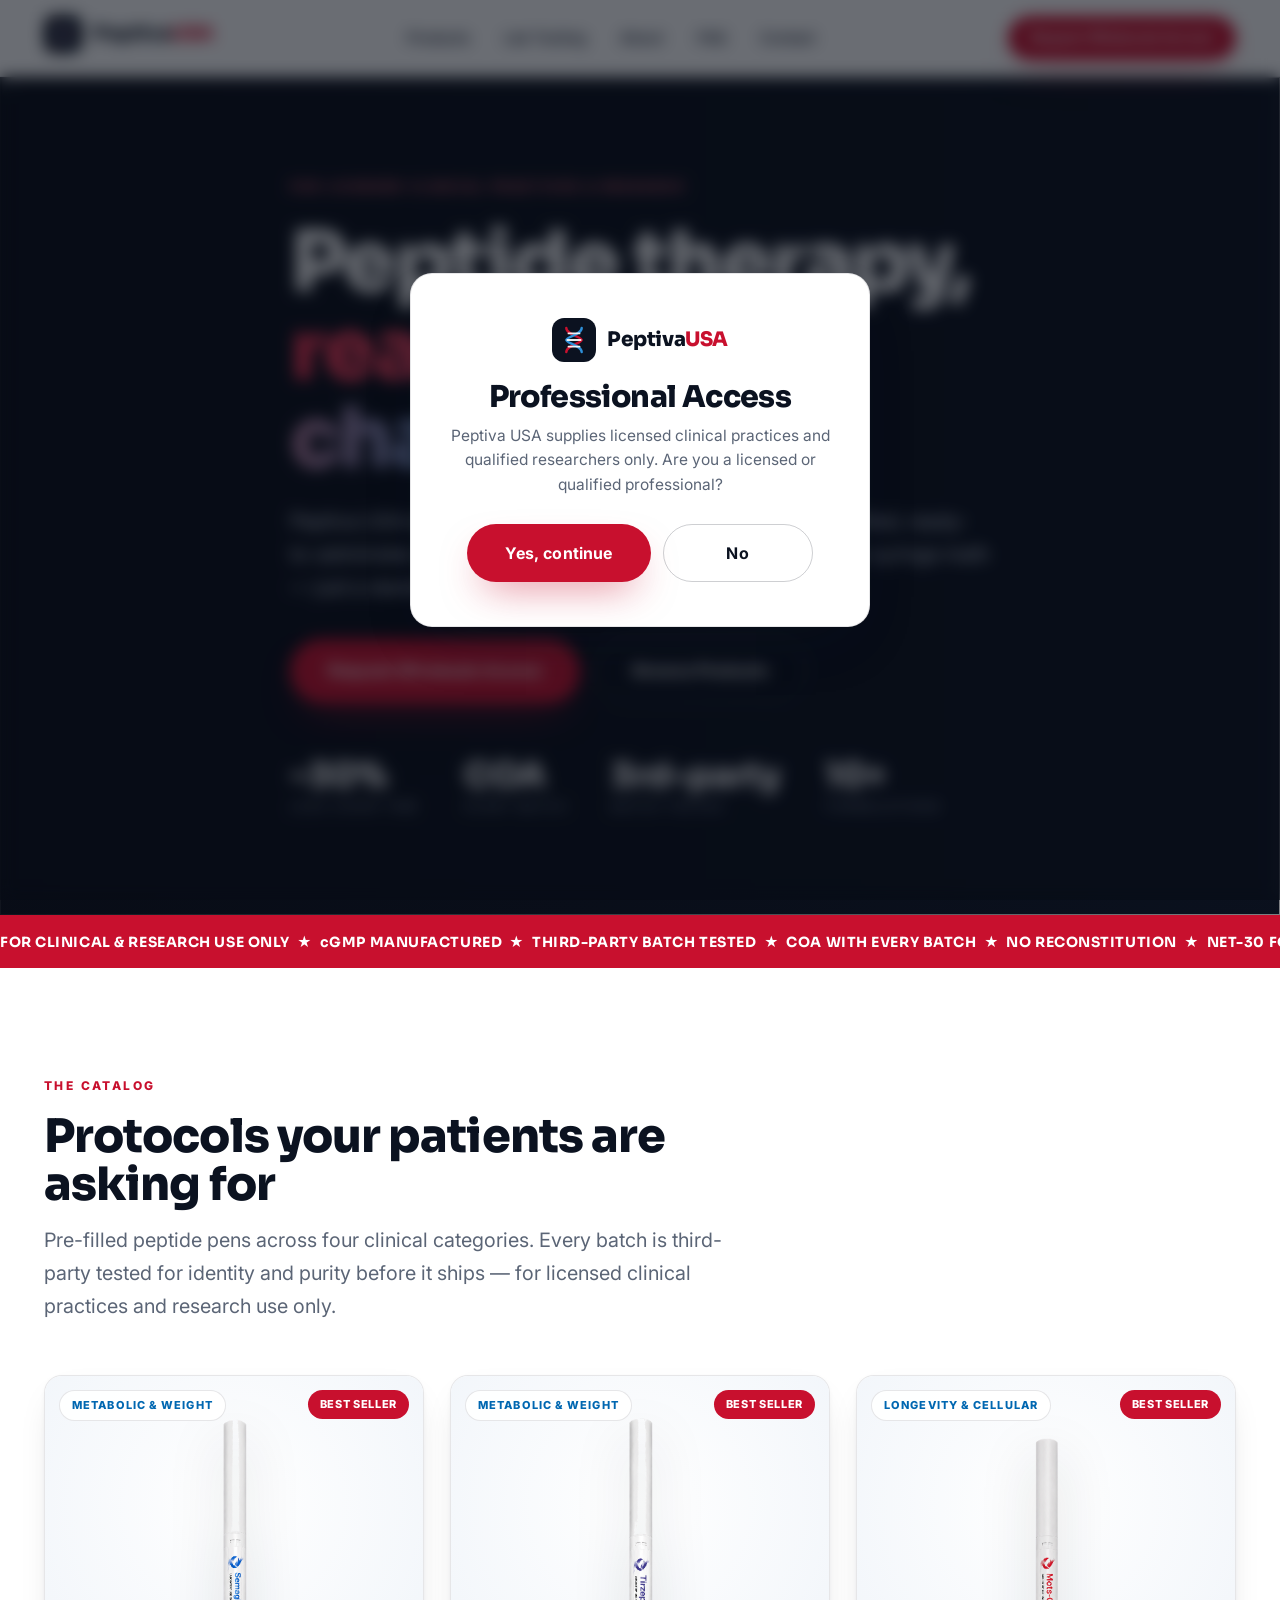
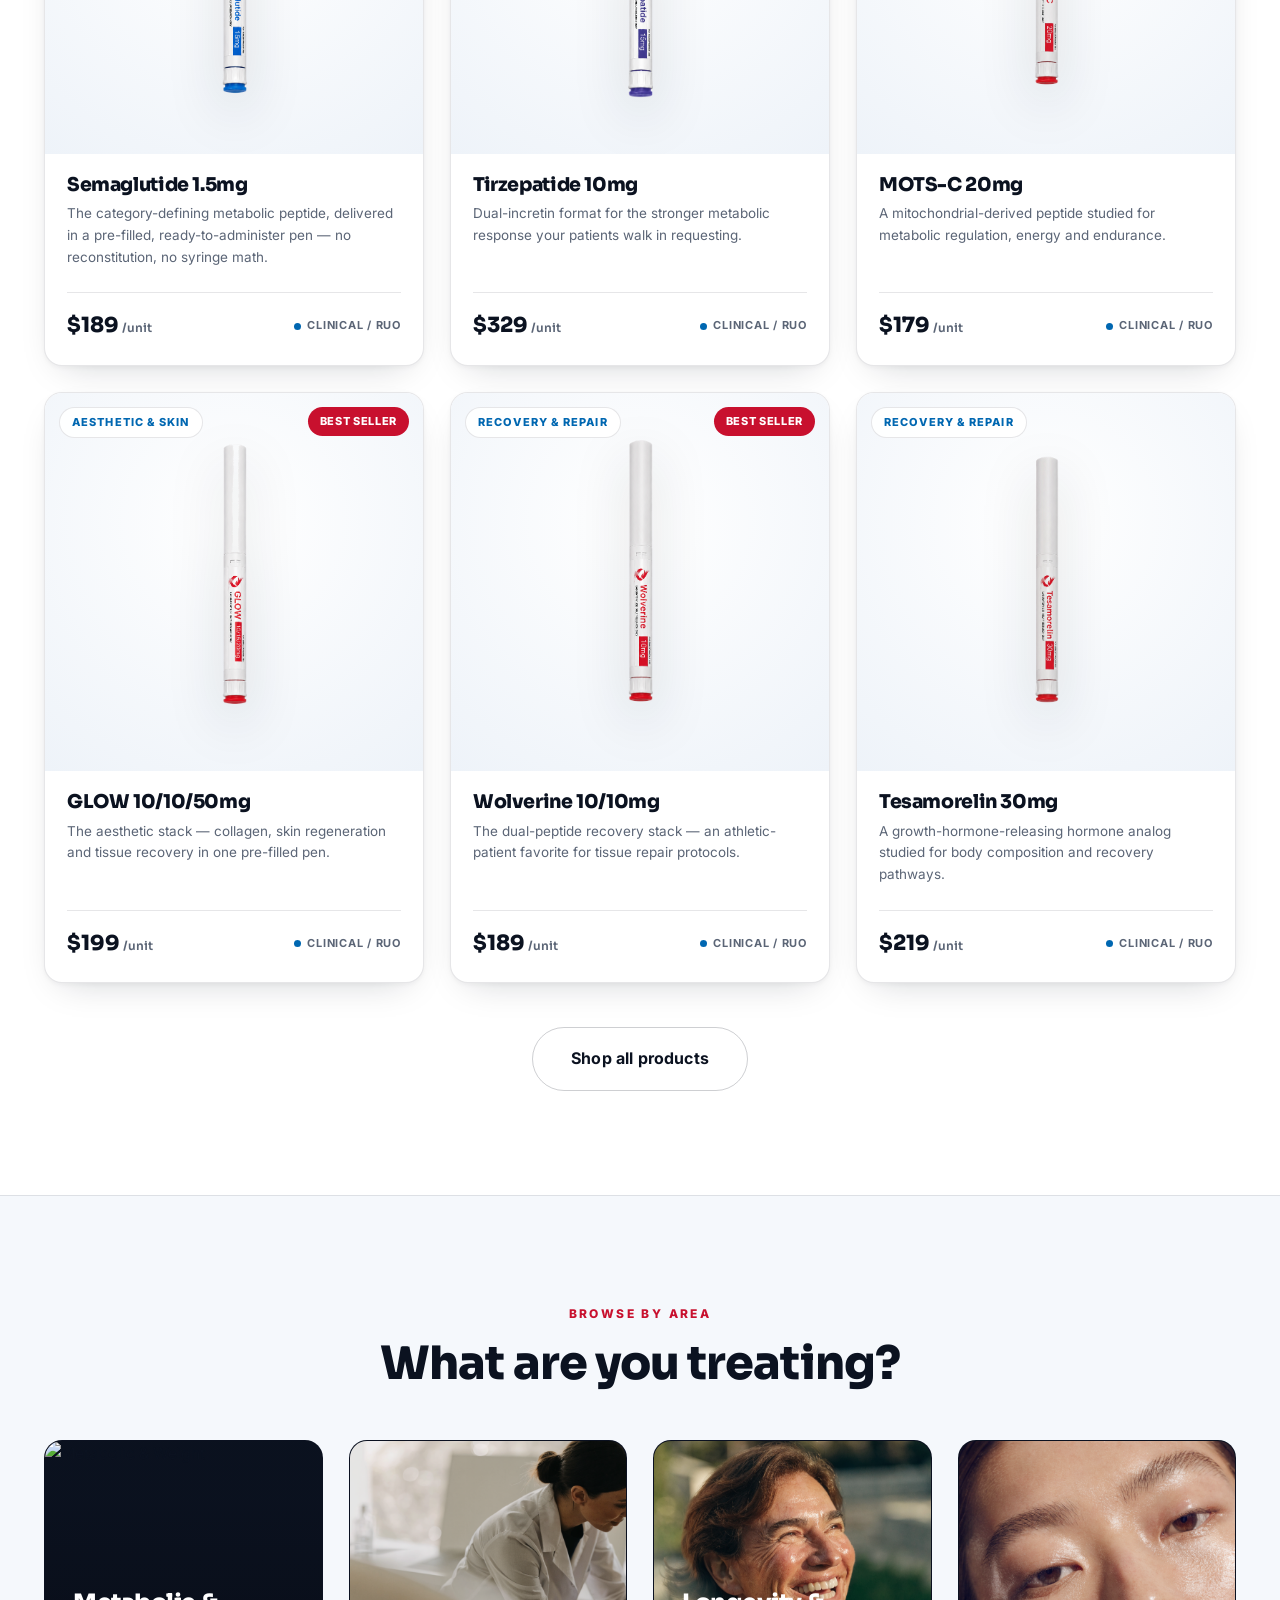
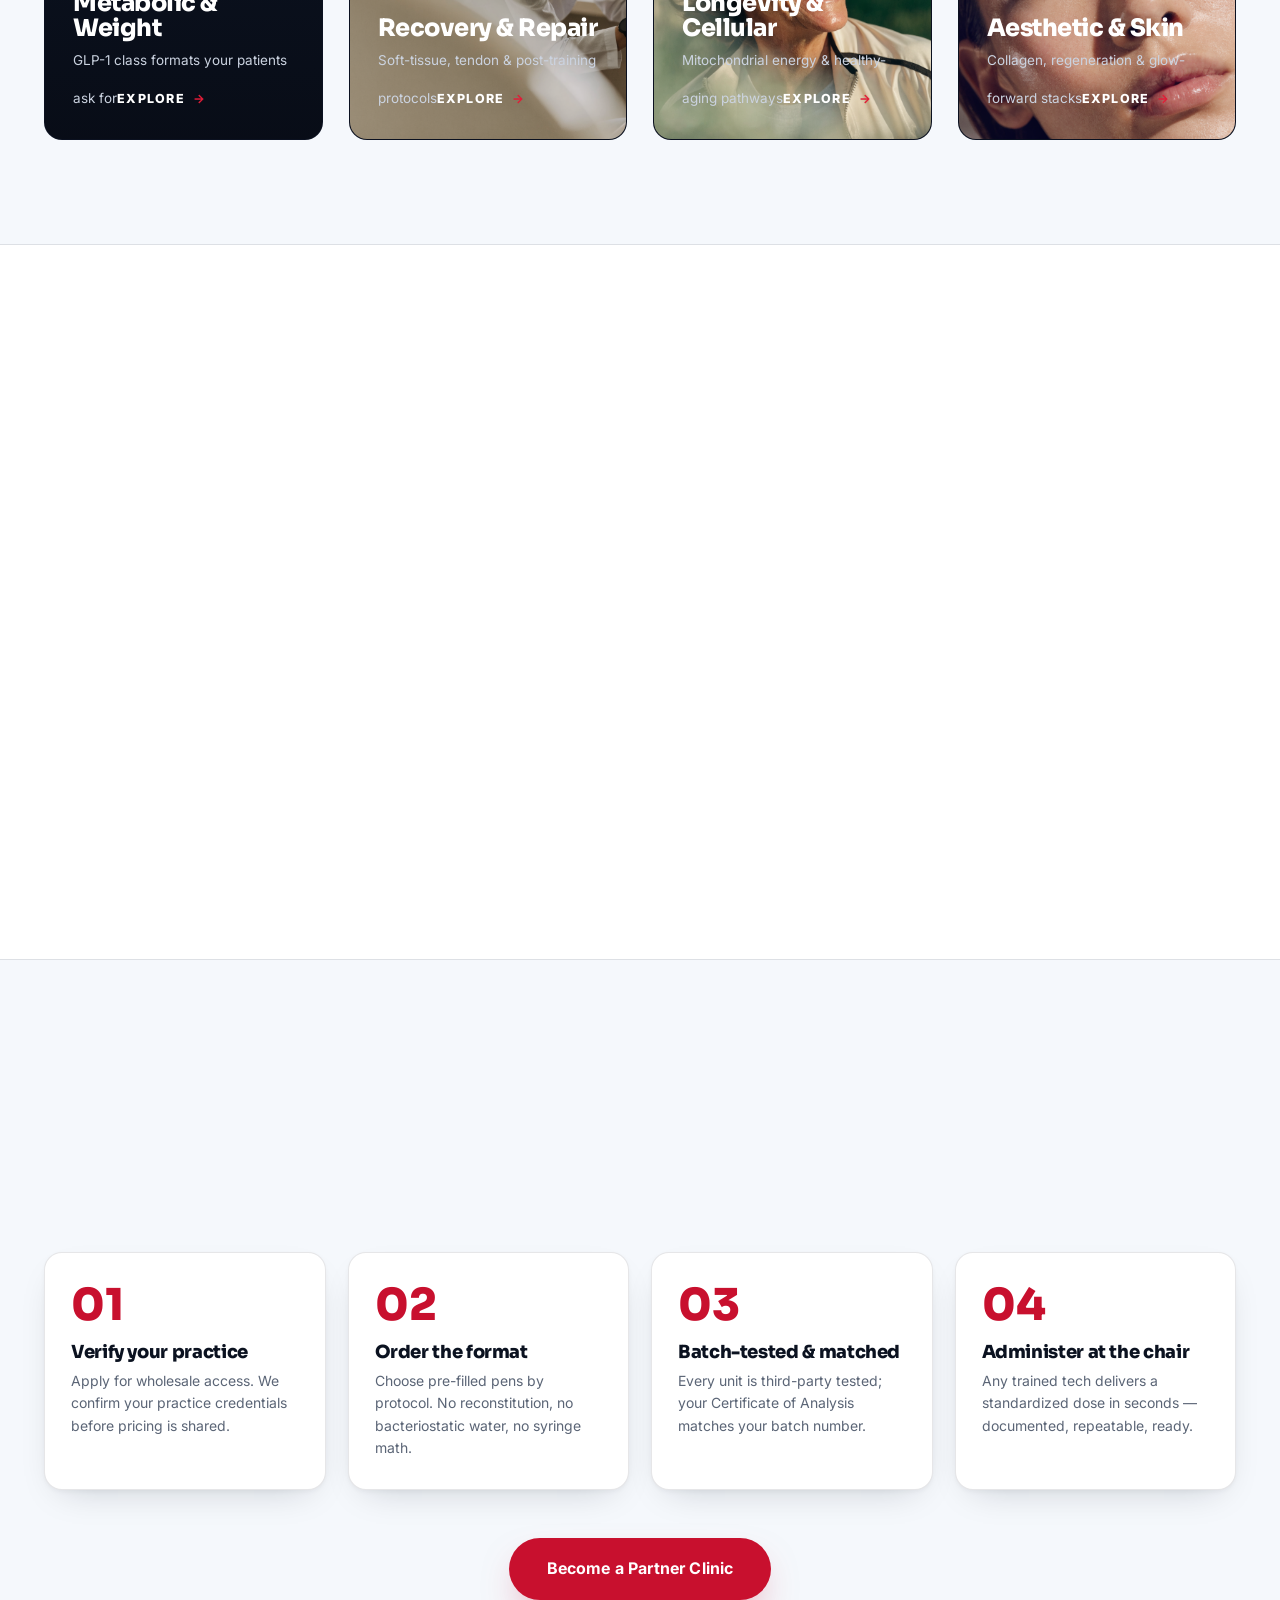
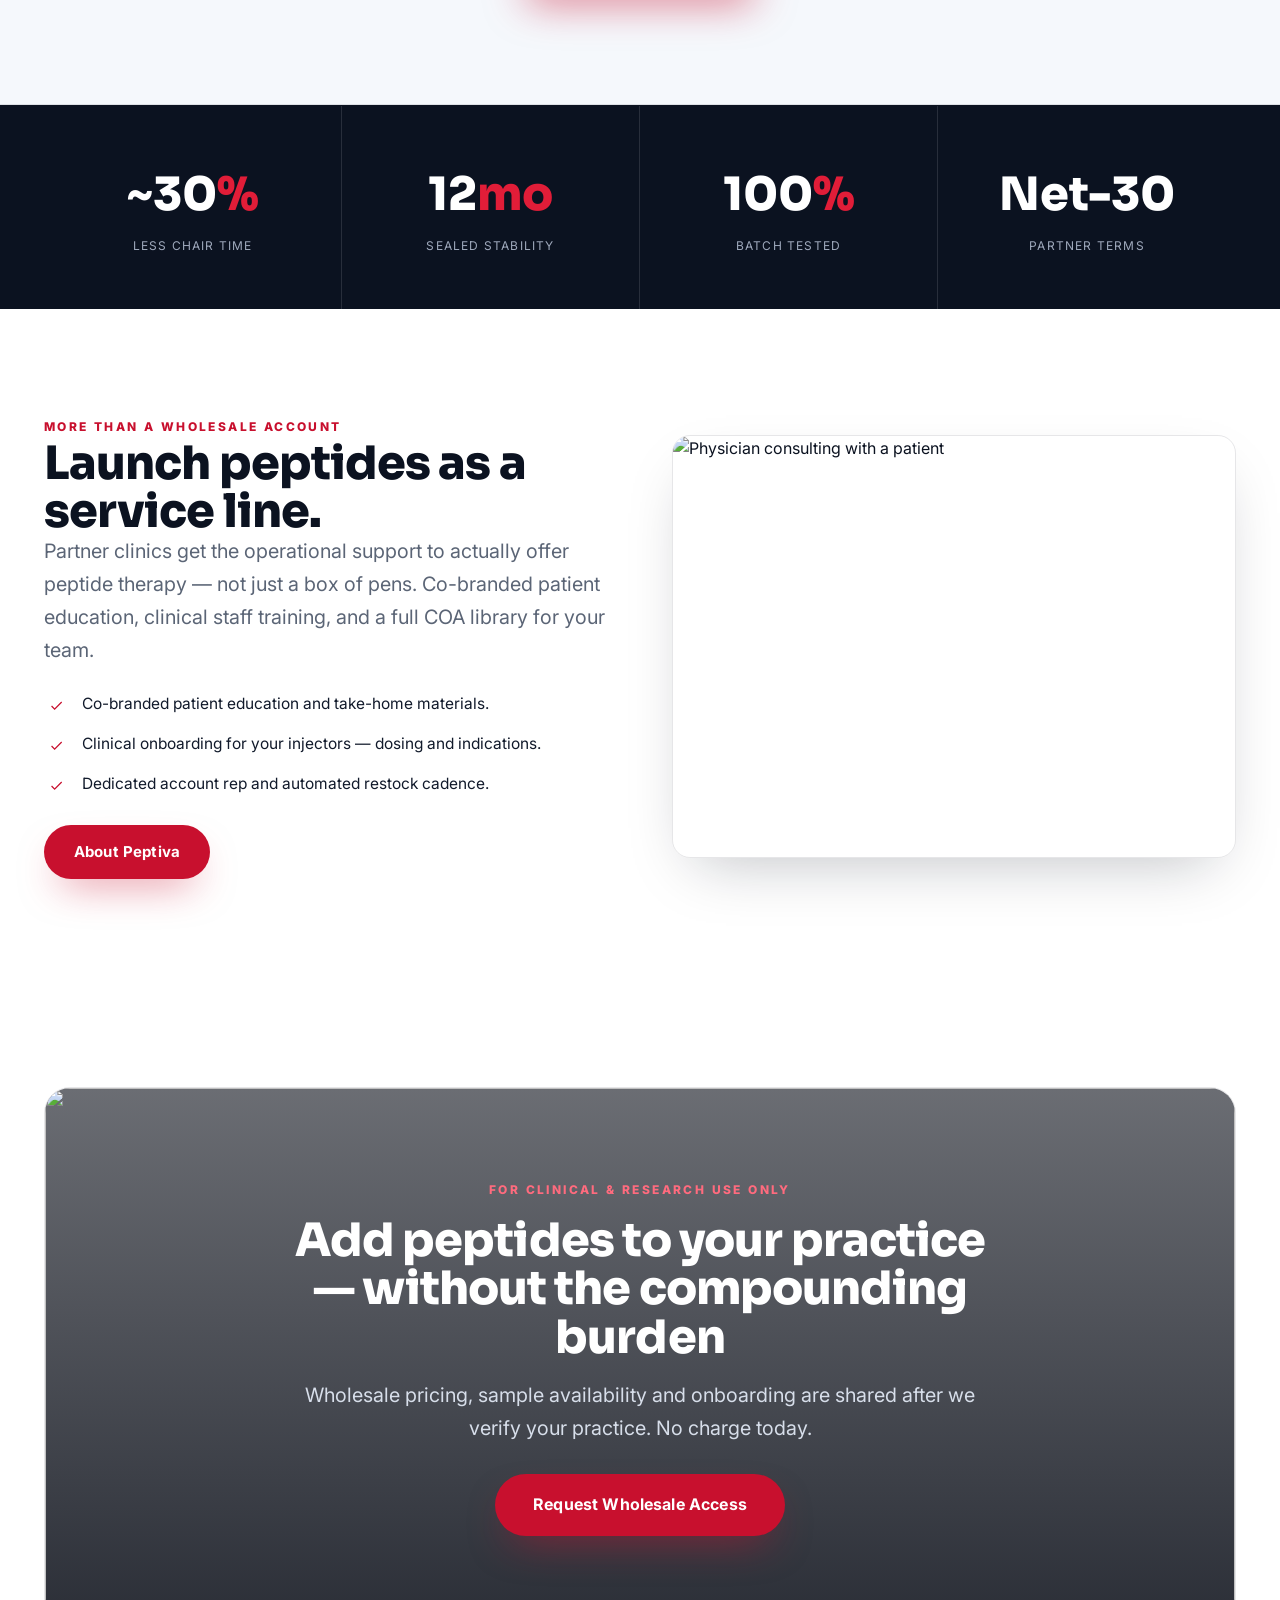
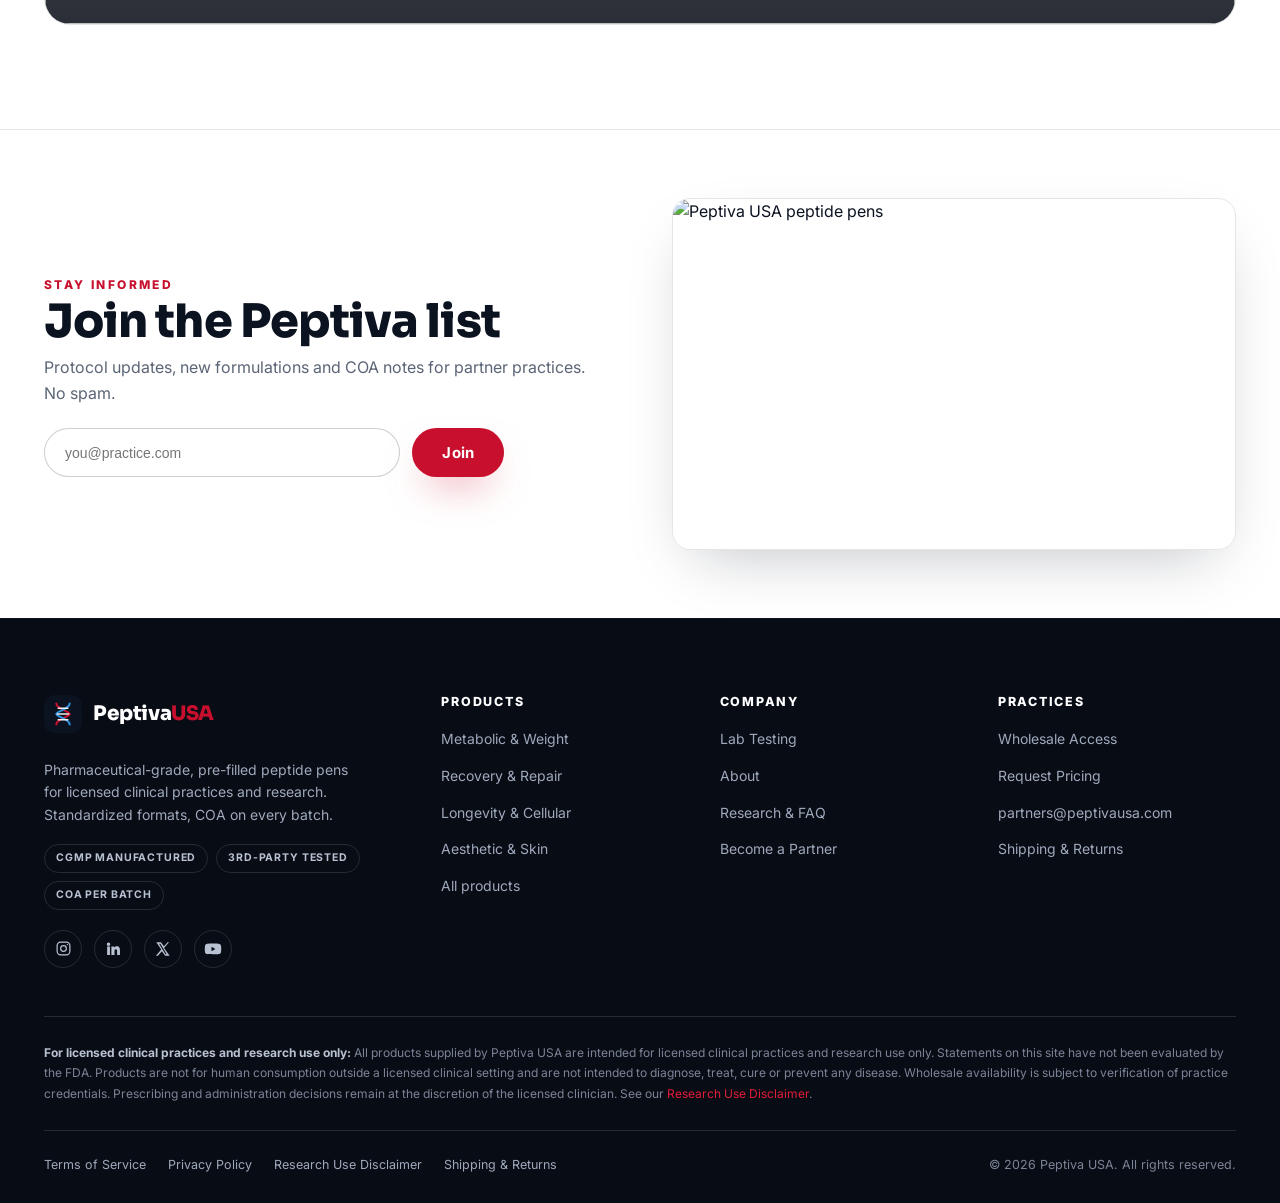
==== commit 60a90bd0: "Replace newsletter image with clinic interior (Recraft V4.1)" ====
--- a/index.html
+++ b/index.html
@@ -137,7 +137,7 @@
         <button class="btn btn--primary" type="submit">Join</button>
       </form>
     </div>
-    <div class="split__media reveal" style="aspect-ratio:16/10;background:var(--bg-2)"><img src="assets/img/lineup.png" alt="Peptiva USA peptide pen lineup" style="object-fit:contain;padding:20px"></div>
+    <div class="split__media reveal" style="aspect-ratio:16/10"><img src="assets/img/newsletter.jpg" alt="Peptiva USA peptide pens" style="object-fit:cover;width:100%;height:100%"></div>
   </div>
 </section>
 
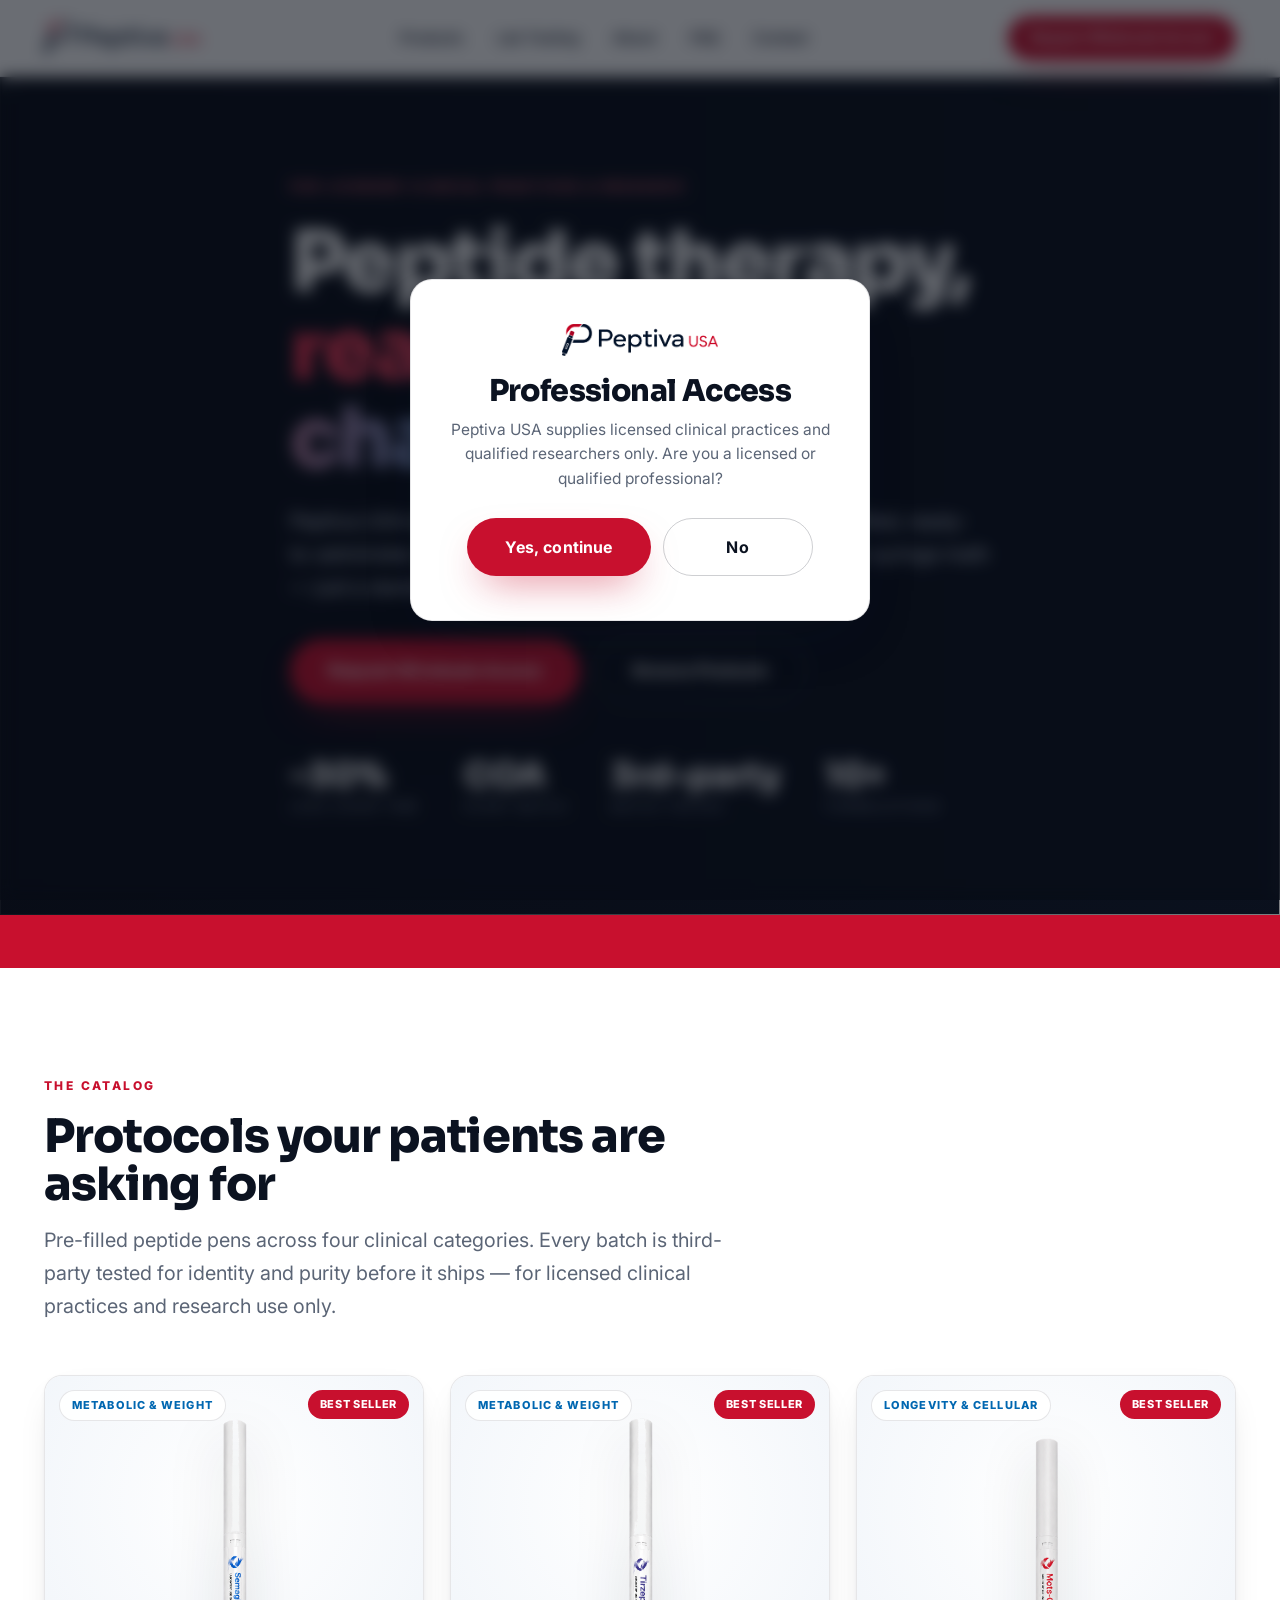
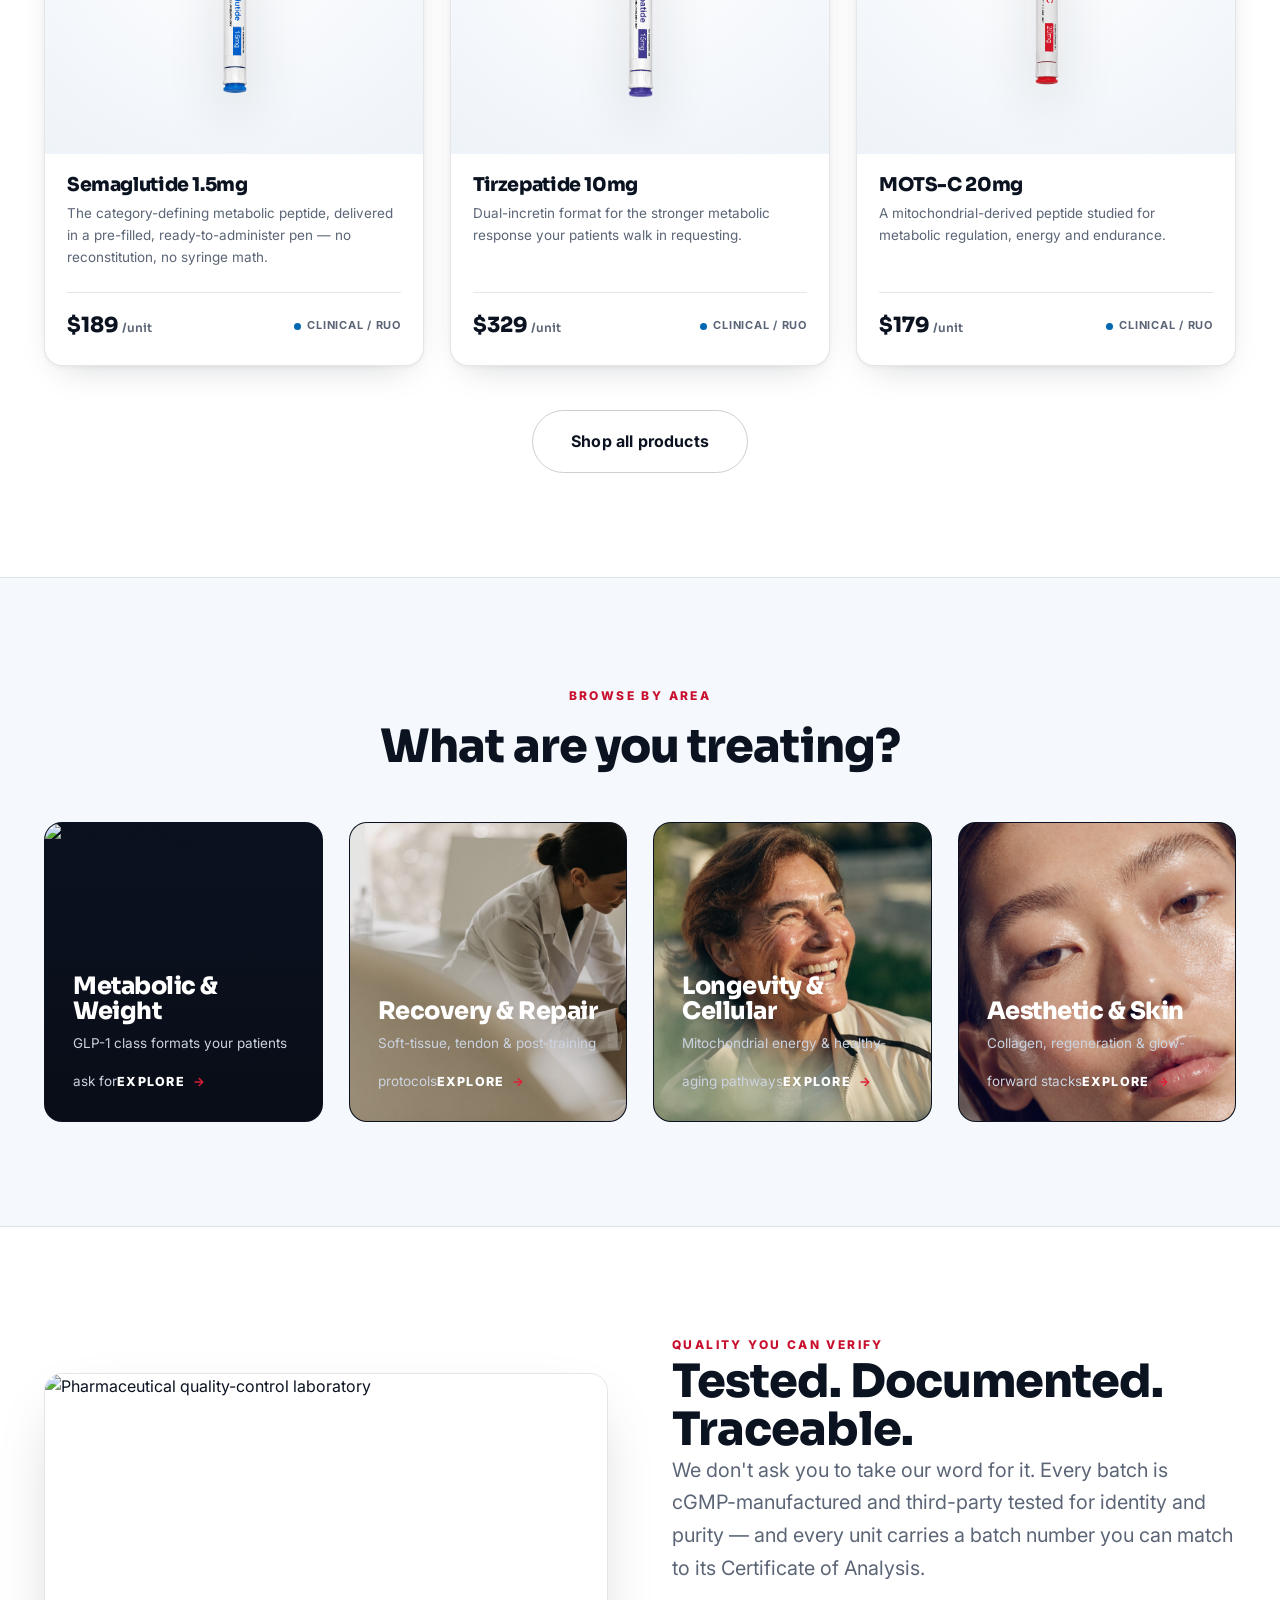
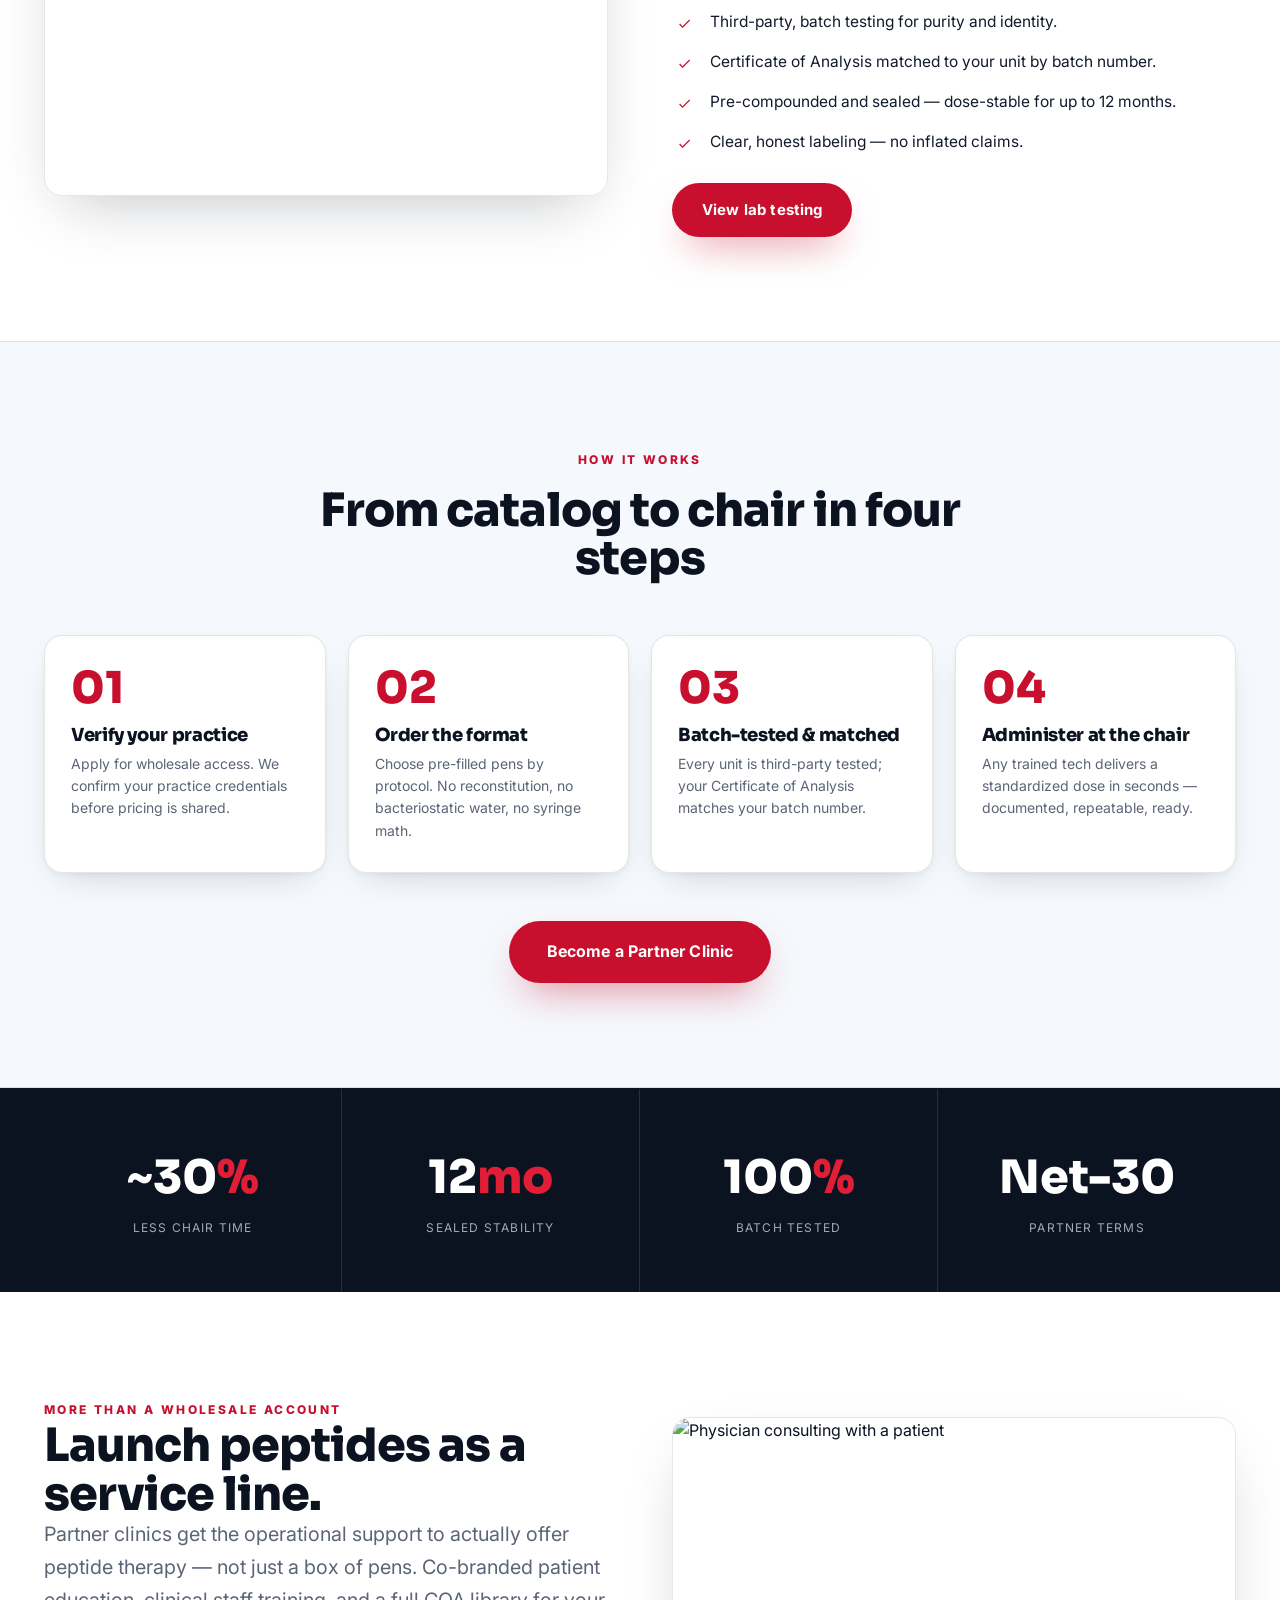
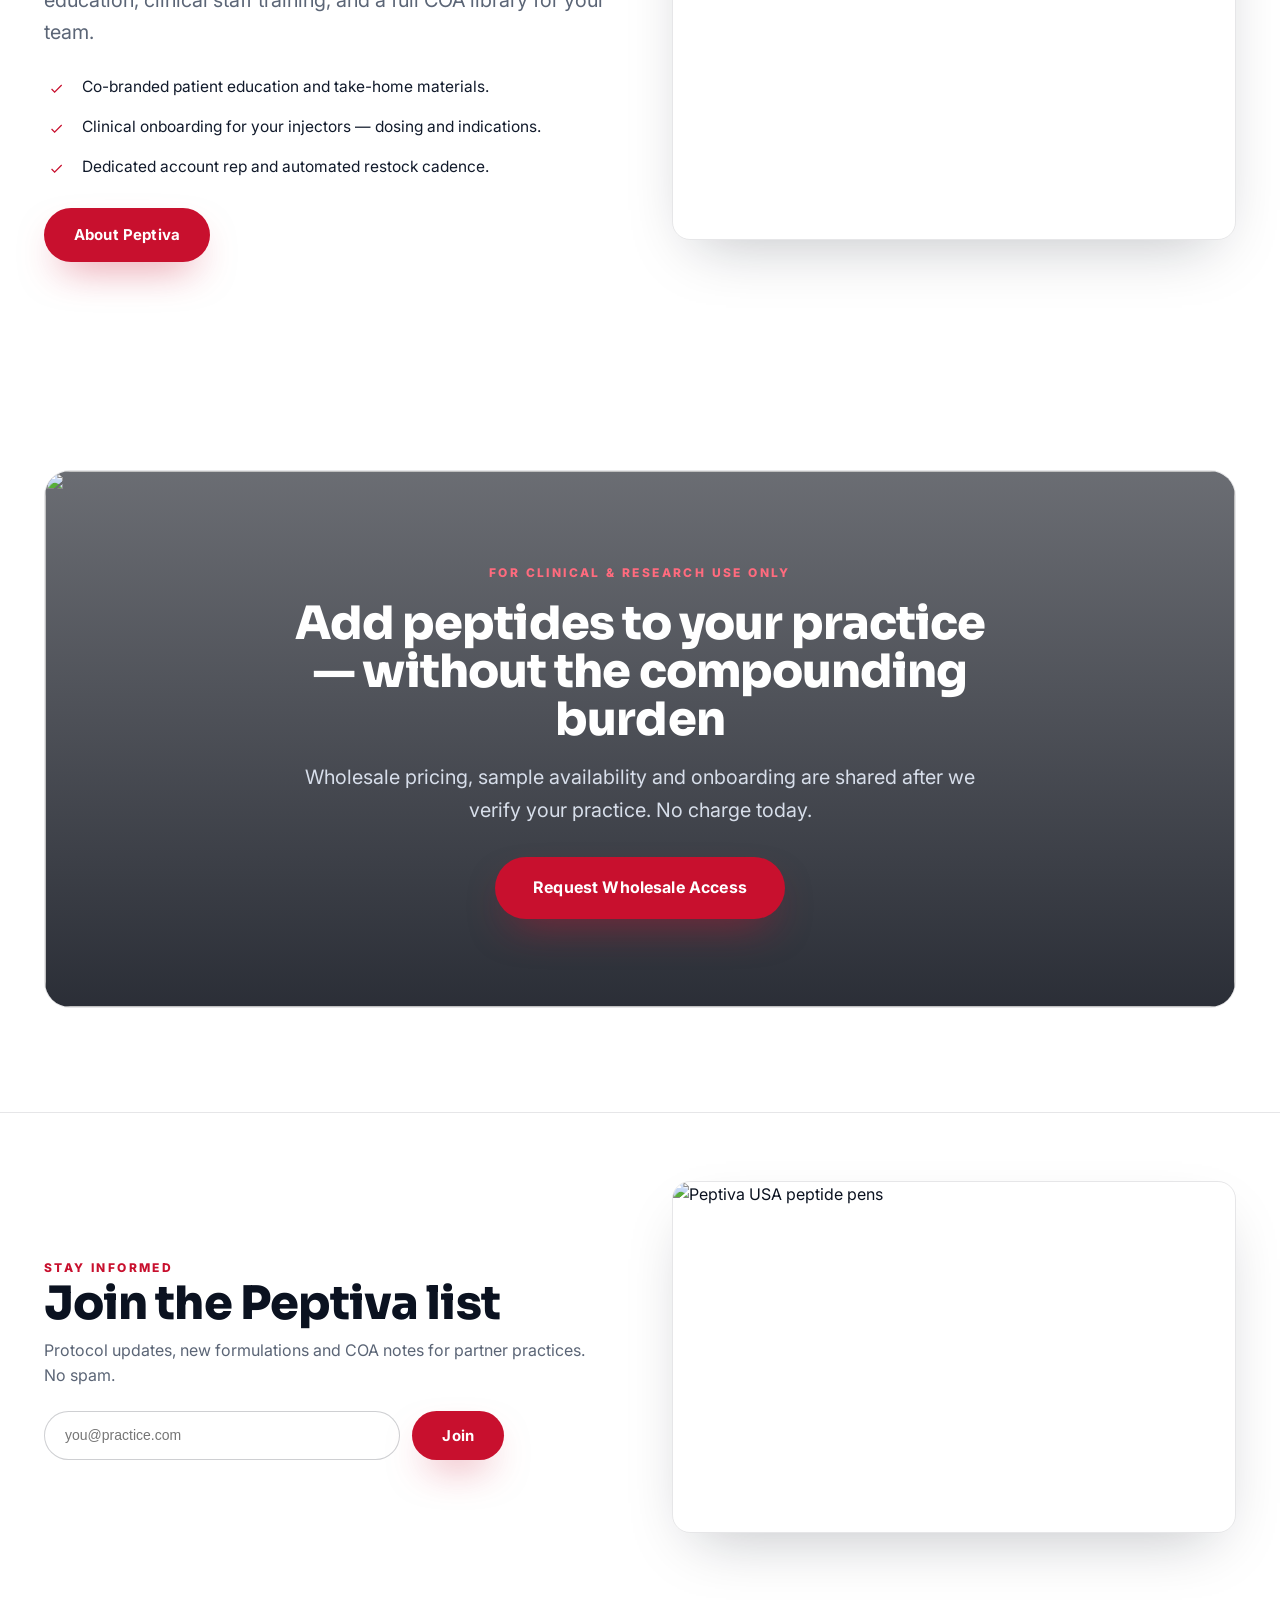
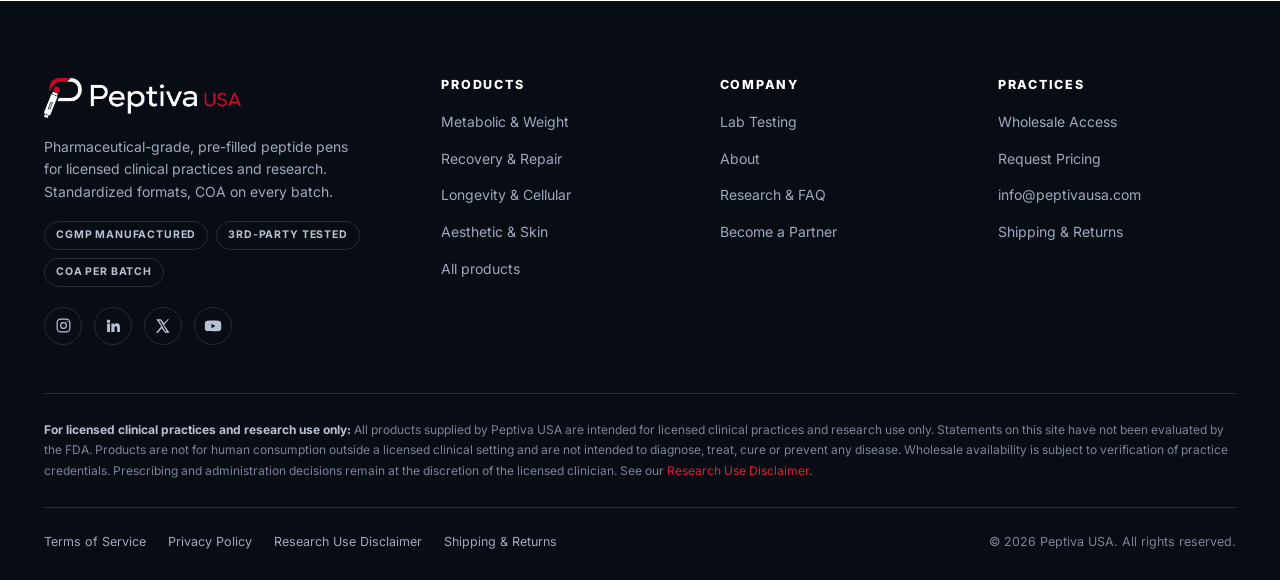
==== commit 73348a27: "Seamless marquee loop (repeat phrase per copy)" ====
--- a/index.html
+++ b/index.html
@@ -34,8 +34,8 @@
 </section>
 
 <div class="strip"><div class="strip__track">
-  <span>FOR CLINICAL &amp; RESEARCH USE ONLY &nbsp;&#9733;&nbsp; cGMP MANUFACTURED &nbsp;&#9733;&nbsp; THIRD-PARTY BATCH TESTED &nbsp;&#9733;&nbsp; COA WITH EVERY BATCH &nbsp;&#9733;&nbsp; NO RECONSTITUTION &nbsp;&#9733;&nbsp; NET-30 FOR PARTNERS &nbsp;&#9733;&nbsp;</span>
-  <span>FOR CLINICAL &amp; RESEARCH USE ONLY &nbsp;&#9733;&nbsp; cGMP MANUFACTURED &nbsp;&#9733;&nbsp; THIRD-PARTY BATCH TESTED &nbsp;&#9733;&nbsp; COA WITH EVERY BATCH &nbsp;&#9733;&nbsp; NO RECONSTITUTION &nbsp;&#9733;&nbsp; NET-30 FOR PARTNERS &nbsp;&#9733;&nbsp;</span>
+  <span aria-hidden="false">FOR CLINICAL &amp; RESEARCH USE ONLY &nbsp;&#9733;&nbsp; cGMP MANUFACTURED &nbsp;&#9733;&nbsp; THIRD-PARTY BATCH TESTED &nbsp;&#9733;&nbsp; COA WITH EVERY BATCH &nbsp;&#9733;&nbsp; NO RECONSTITUTION &nbsp;&#9733;&nbsp; NET-30 FOR PARTNERS &nbsp;&#9733;&nbsp; FOR CLINICAL &amp; RESEARCH USE ONLY &nbsp;&#9733;&nbsp; cGMP MANUFACTURED &nbsp;&#9733;&nbsp; THIRD-PARTY BATCH TESTED &nbsp;&#9733;&nbsp; COA WITH EVERY BATCH &nbsp;&#9733;&nbsp; NO RECONSTITUTION &nbsp;&#9733;&nbsp; NET-30 FOR PARTNERS &nbsp;&#9733;&nbsp; FOR CLINICAL &amp; RESEARCH USE ONLY &nbsp;&#9733;&nbsp; cGMP MANUFACTURED &nbsp;&#9733;&nbsp; THIRD-PARTY BATCH TESTED &nbsp;&#9733;&nbsp; COA WITH EVERY BATCH &nbsp;&#9733;&nbsp; NO RECONSTITUTION &nbsp;&#9733;&nbsp; NET-30 FOR PARTNERS &nbsp;&#9733;&nbsp;</span>
+  <span aria-hidden="true">FOR CLINICAL &amp; RESEARCH USE ONLY &nbsp;&#9733;&nbsp; cGMP MANUFACTURED &nbsp;&#9733;&nbsp; THIRD-PARTY BATCH TESTED &nbsp;&#9733;&nbsp; COA WITH EVERY BATCH &nbsp;&#9733;&nbsp; NO RECONSTITUTION &nbsp;&#9733;&nbsp; NET-30 FOR PARTNERS &nbsp;&#9733;&nbsp; FOR CLINICAL &amp; RESEARCH USE ONLY &nbsp;&#9733;&nbsp; cGMP MANUFACTURED &nbsp;&#9733;&nbsp; THIRD-PARTY BATCH TESTED &nbsp;&#9733;&nbsp; COA WITH EVERY BATCH &nbsp;&#9733;&nbsp; NO RECONSTITUTION &nbsp;&#9733;&nbsp; NET-30 FOR PARTNERS &nbsp;&#9733;&nbsp; FOR CLINICAL &amp; RESEARCH USE ONLY &nbsp;&#9733;&nbsp; cGMP MANUFACTURED &nbsp;&#9733;&nbsp; THIRD-PARTY BATCH TESTED &nbsp;&#9733;&nbsp; COA WITH EVERY BATCH &nbsp;&#9733;&nbsp; NO RECONSTITUTION &nbsp;&#9733;&nbsp; NET-30 FOR PARTNERS &nbsp;&#9733;&nbsp;</span>
 </div></div>
 
 <section class="section">
--- a/assets/css/styles.css
+++ b/assets/css/styles.css
@@ -316,3 +316,7 @@
 .agegate__card p{color:var(--muted);font-size:15.5px;margin-bottom:26px}
 .agegate__btns{display:flex;gap:12px;justify-content:center;flex-wrap:wrap}
 .agegate__btns .btn{min-width:150px;justify-content:center}
+
+.brand-logo{height:32px;width:auto;display:block}
+.footer .brand-logo{height:40px}
+@media(max-width:680px){.brand-logo{height:28px}}
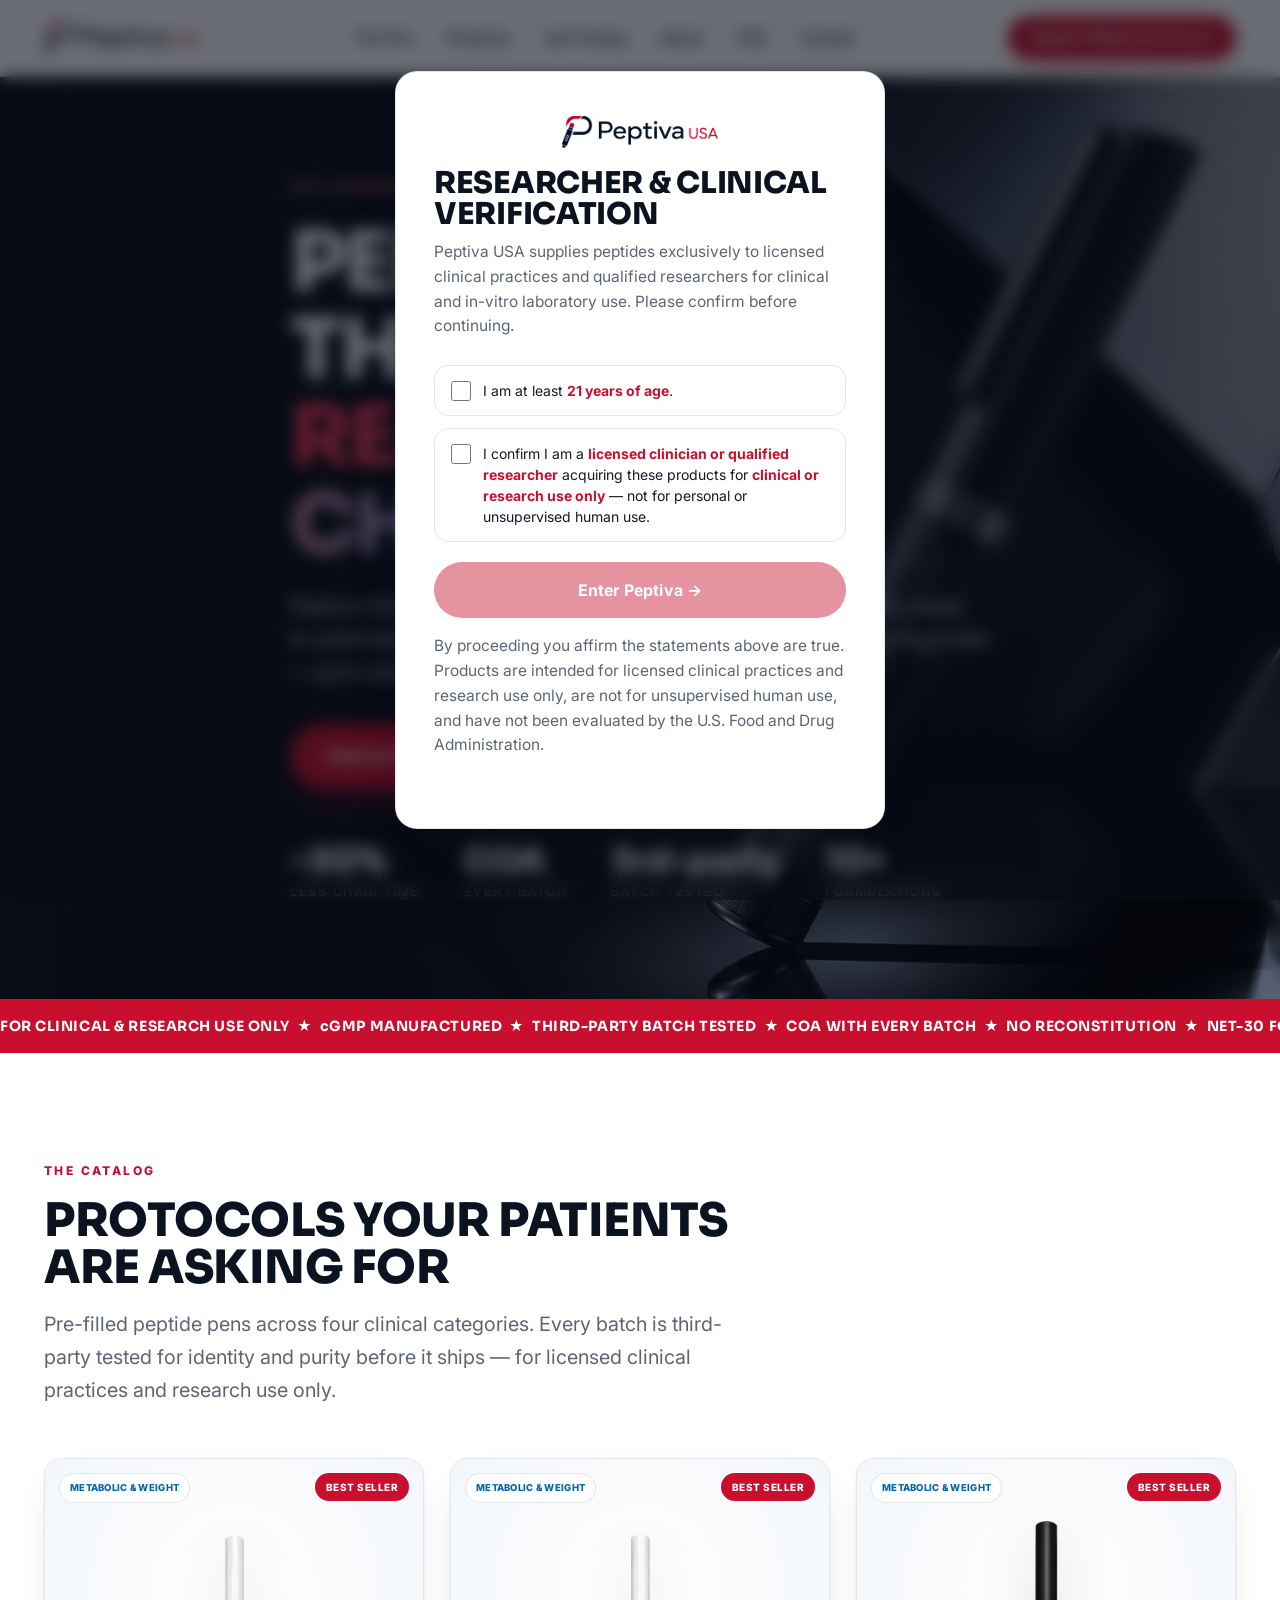
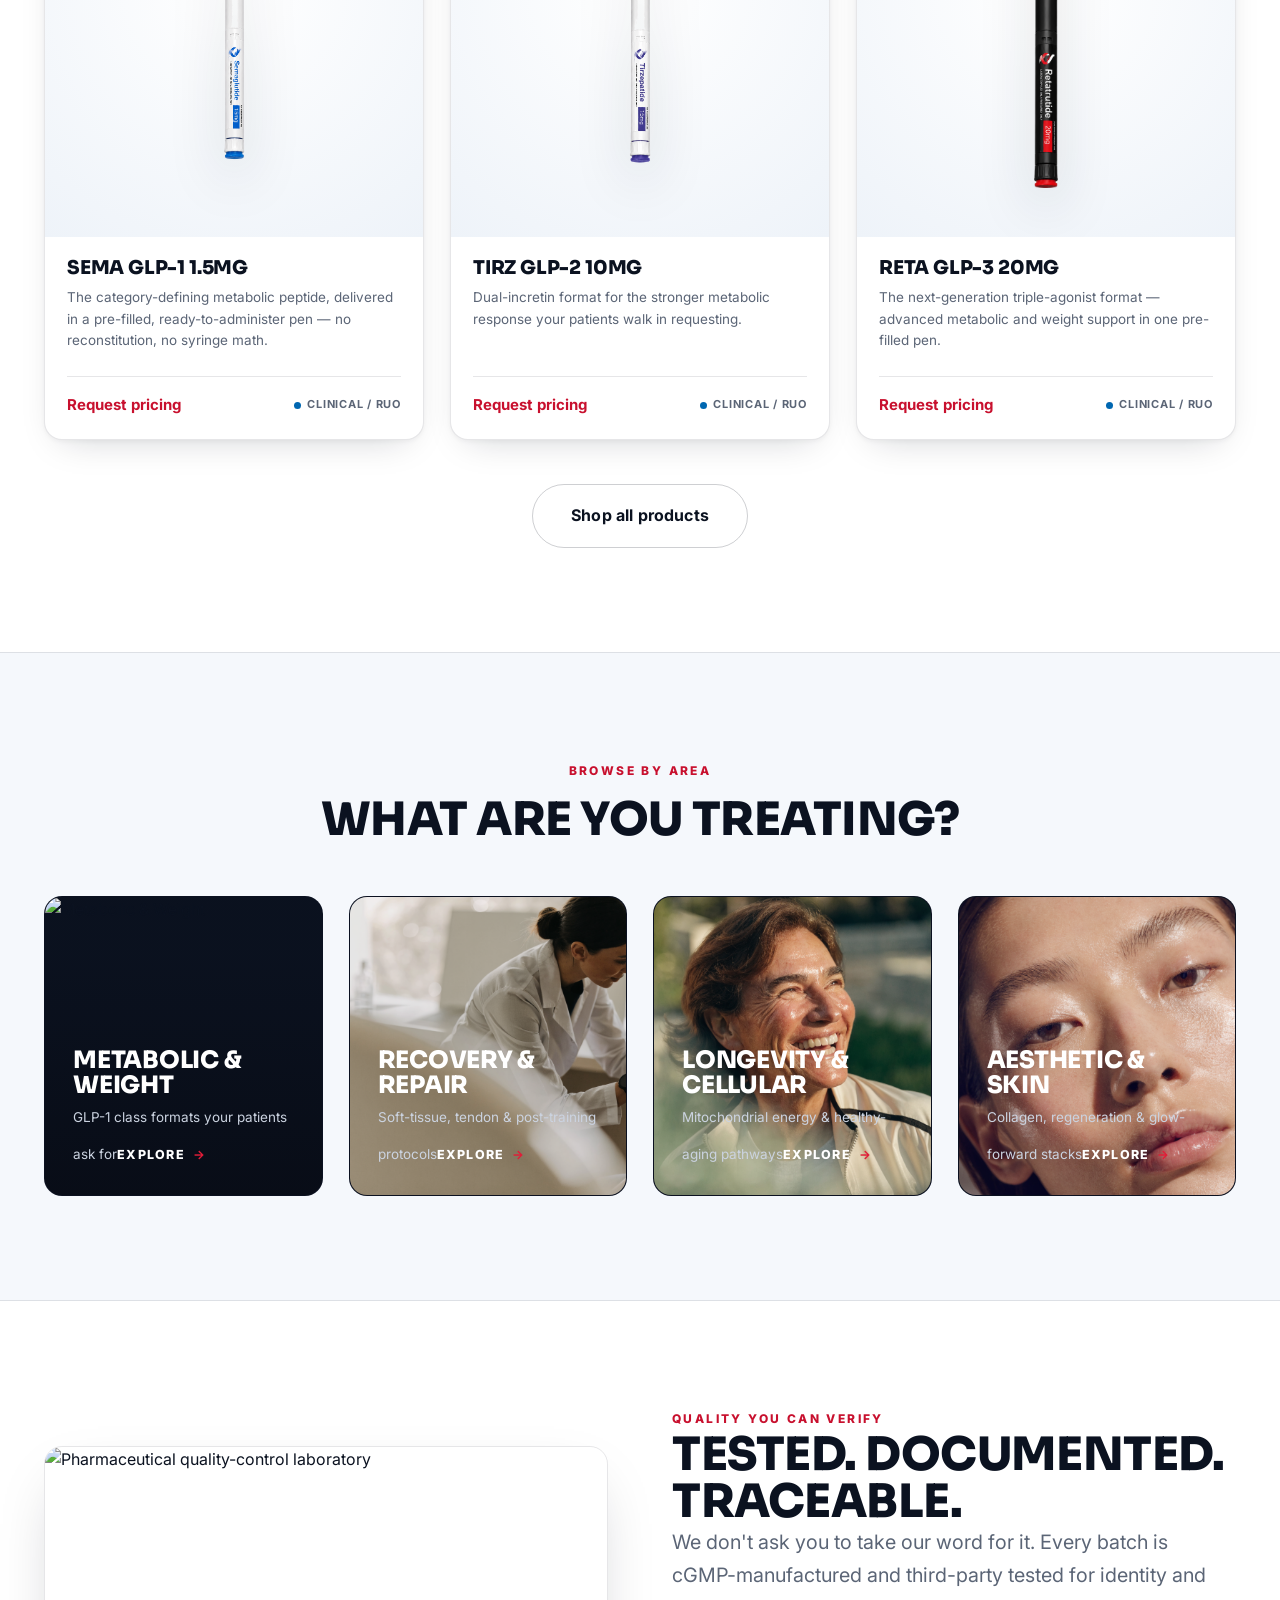
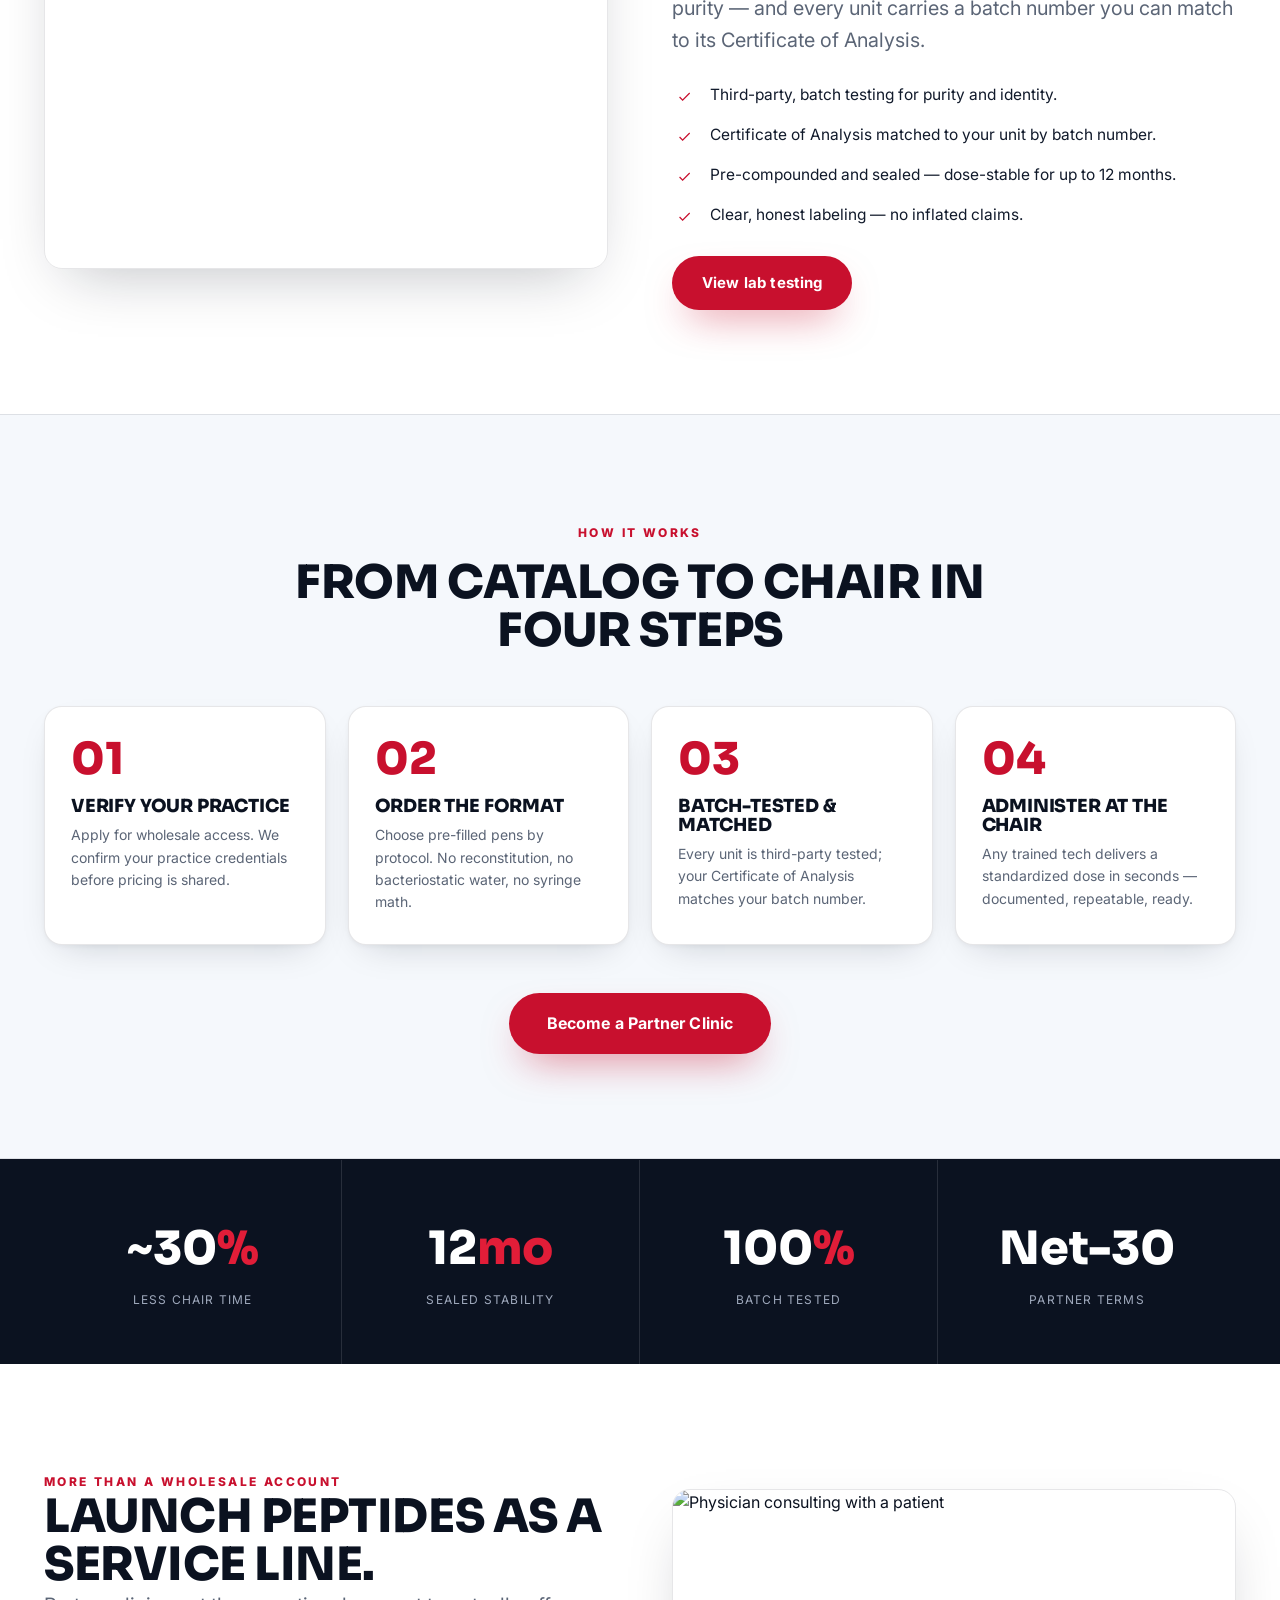
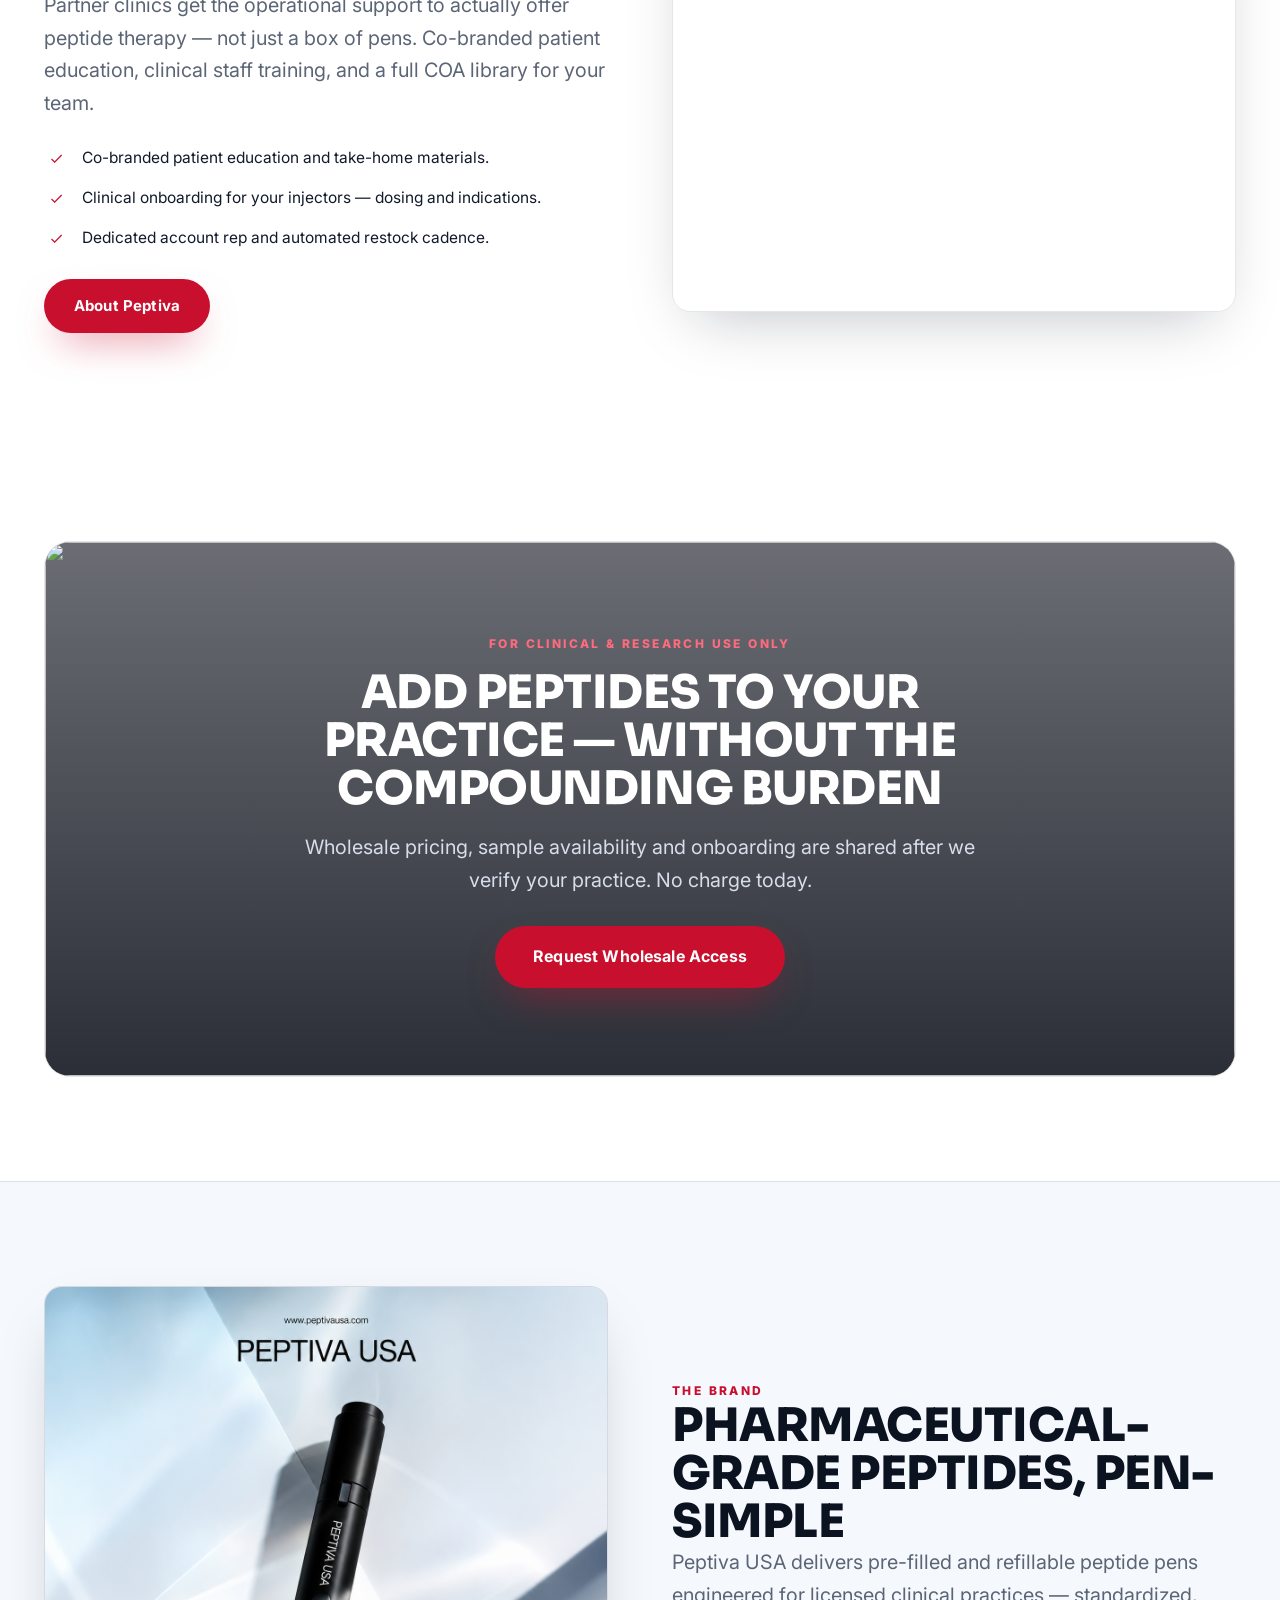
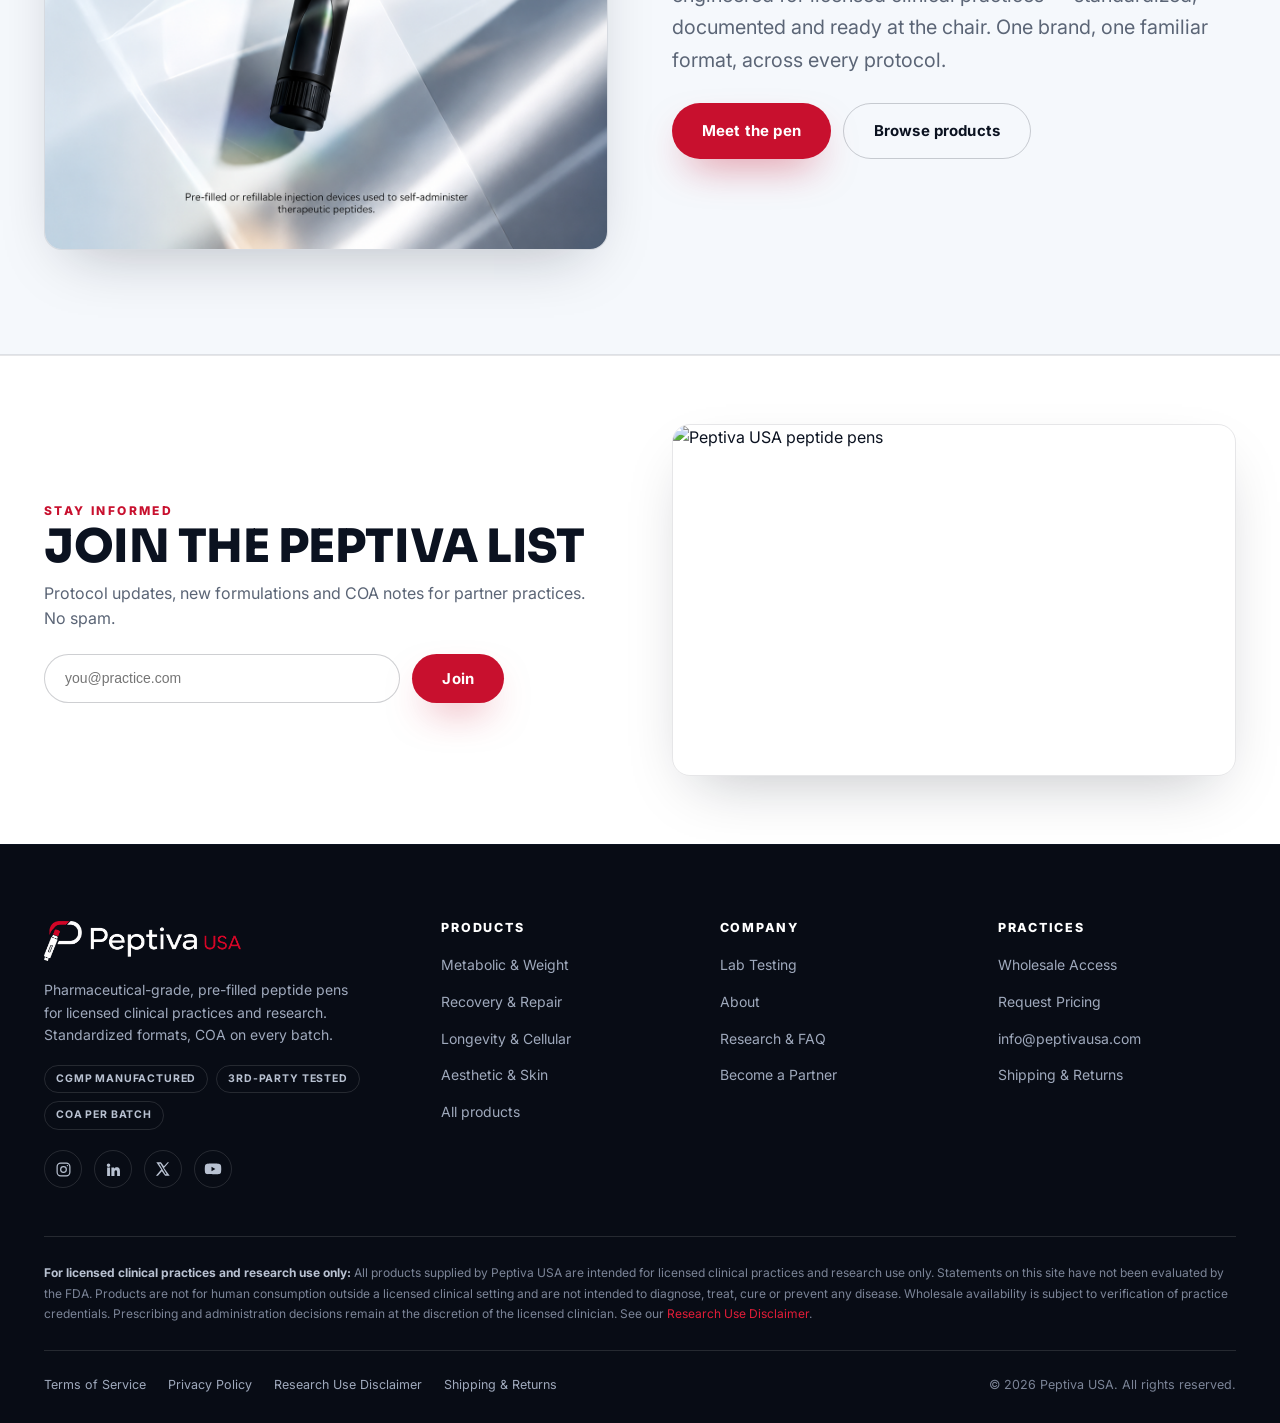
==== commit b319e8a5: "Home: branded dark device hero + brand poster section" ====
--- a/index.html
+++ b/index.html
@@ -15,7 +15,7 @@
 <div id="site-header"></div>
 
 <section class="hero">
-  <div class="hero__bg"><img src="assets/img/hero.jpg" alt=""></div>
+  <div class="hero__bg"><img src="assets/img/home-hero.jpg" alt=""></div>
   <div class="container hero__inner">
     <span class="eyebrow" style="color:#FF6B7E">For licensed clinical practices &amp; research</span>
     <h1 class="display">Peptide therapy,<br><span class="hl">ready at the chair.</span></h1>
@@ -126,6 +126,21 @@
   </div>
 </section>
 
+<section class="section section--alt">
+  <div class="container split" style="align-items:center">
+    <div class="split__media reveal" style="aspect-ratio:1/1;padding:0;background:#EDF1F6"><img src="assets/img/brand.jpg" alt="Peptiva USA peptide pen" style="object-fit:cover;width:100%;height:100%"></div>
+    <div class="reveal">
+      <span class="eyebrow">The brand</span>
+      <h2>Pharmaceutical-grade peptides, pen-simple</h2>
+      <p class="lead">Peptiva USA delivers pre-filled and refillable peptide pens engineered for licensed clinical practices — standardized, documented and ready at the chair. One brand, one familiar format, across every protocol.</p>
+      <div style="margin-top:26px;display:flex;gap:12px;flex-wrap:wrap">
+        <a class="btn btn--primary" href="pen.html">Meet the pen</a>
+        <a class="btn btn--ghost" href="shop.html">Browse products</a>
+      </div>
+    </div>
+  </div>
+</section>
+
 <section class="section--tight" style="border-top:1px solid var(--line)">
   <div class="container split">
     <div class="reveal">
--- a/assets/css/styles.css
+++ b/assets/css/styles.css
@@ -41,7 +41,7 @@
 .muted{color:var(--muted)}
 
 /* Typography */
-h1,h2,h3,h4{font-family:var(--display);font-weight:800;line-height:1.05;letter-spacing:-.02em;color:var(--ink)}
+h1,h2,h3,h4{font-family:var(--display);font-weight:800;line-height:1.04;letter-spacing:-.01em;color:var(--ink);text-transform:uppercase}
 .display{font-size:clamp(42px,7vw,84px);letter-spacing:-.03em}
 h1{font-size:clamp(34px,5.4vw,60px)}
 h2{font-size:clamp(28px,4vw,46px)}
@@ -88,6 +88,14 @@
 .drop__all{margin-top:4px;border-top:1px solid var(--line);padding-top:8px}
 .drop__all a{color:var(--crimson);font-weight:800}
 .menu-toggle{display:none;background:none;border:0;color:var(--ink);cursor:pointer}
+.drop .has-sub{position:relative}
+.drop .has-sub>a{flex-direction:row;align-items:center;justify-content:space-between;gap:14px}
+.drop .has-sub .ds{display:flex;flex-direction:column;gap:2px}
+.drop .has-sub .caret{font-style:normal;font-size:20px;line-height:1;color:var(--muted)}
+.drop .has-sub:hover .caret{color:var(--crimson)}
+.drop .sub{position:absolute;top:-13px;left:calc(100% + 10px);min-width:270px;opacity:0;visibility:hidden;transform:translateX(8px);transition:.18s;background:#fff;border:1px solid var(--line);border-radius:16px;padding:12px;box-shadow:var(--shadow)}
+.has-drop:hover .drop .sub{opacity:0;visibility:hidden;transform:translateX(8px)}
+.drop .has-sub:hover .sub{opacity:1;visibility:visible;transform:none}
 
 /* Hero */
 .hero{position:relative;min-height:90vh;display:flex;align-items:center;overflow:hidden;background:var(--ink)}
@@ -122,10 +130,10 @@
 .card{background:var(--card);border:1px solid var(--line);border-radius:var(--radius);overflow:hidden;transition:.22s;display:flex;flex-direction:column;box-shadow:var(--shadow-sm)}
 .card:hover{transform:translateY(-5px);box-shadow:var(--shadow);border-color:var(--line-2)}
 .pcard__media{position:relative;aspect-ratio:1/1;background:radial-gradient(circle at 50% 34%,#FFFFFF,#EEF3F9);display:flex;align-items:center;justify-content:center;overflow:hidden;padding:26px}
-.pcard__media img{height:100%;width:auto;object-fit:contain;filter:drop-shadow(0 18px 26px rgba(11,18,32,.16));transition:.4s}
+.pcard__media img{height:82%;width:auto;object-fit:contain;margin-top:12px;filter:drop-shadow(0 18px 26px rgba(11,18,32,.16));transition:.4s}
 .card:hover .pcard__media img{transform:translateY(-6px) scale(1.03)}
-.pcard__tag{position:absolute;top:14px;left:14px;background:rgba(255,255,255,.9);border:1px solid var(--line);color:var(--blue);font-size:11px;font-weight:800;text-transform:uppercase;letter-spacing:.1em;padding:6px 12px;border-radius:999px}
-.pcard__best{position:absolute;top:14px;right:14px;background:var(--crimson);color:#fff;font-size:11px;font-weight:800;text-transform:uppercase;letter-spacing:.06em;padding:6px 12px;border-radius:999px}
+.pcard__tag{position:absolute;top:14px;left:14px;z-index:1;max-width:calc(100% - 120px);white-space:nowrap;overflow:hidden;text-overflow:ellipsis;background:rgba(255,255,255,.92);border:1px solid var(--line);color:var(--blue);font-size:9.5px;font-weight:800;text-transform:uppercase;letter-spacing:.03em;padding:6px 10px;border-radius:999px}
+.pcard__best{position:absolute;top:14px;right:14px;z-index:2;background:var(--crimson);color:#fff;font-size:10px;font-weight:800;text-transform:uppercase;letter-spacing:.05em;padding:6px 11px;border-radius:999px}
 .pcard__body{padding:22px;display:flex;flex-direction:column;gap:8px;flex:1}
 .pcard__body h3{font-size:19px}
 .pcard__desc{font-size:13.5px;color:var(--muted);flex:1;line-height:1.6}
@@ -300,12 +308,33 @@
   .news{flex-direction:column}.news input,.news .btn{width:100%;justify-content:center}
   .mobile-open .nav__links{display:flex;position:absolute;top:76px;left:0;right:0;flex-direction:column;background:#fff;border-bottom:1px solid var(--line);padding:14px;gap:2px}
   .mobile-open .drop{position:static;opacity:1;visibility:visible;transform:none;box-shadow:none;border:0;padding:0 0 0 12px;min-width:0}
+  .mobile-open .drop .sub{position:static;opacity:1;visibility:visible;transform:none;box-shadow:none;border:0;padding:0 0 0 14px;min-width:0}
+  .mobile-open .drop .has-sub .caret{display:none}
 }
 @media(max-width:480px){
   .section{padding:50px 0}.container{padding:0 18px}
   .grid-4,.steps{grid-template-columns:1fr}
   .cta-block{padding:48px 20px}
 }
+
+/* Pen device page */
+.penhero{position:relative;min-height:82vh;display:flex;align-items:center;overflow:hidden;background:#EDF1F6}
+.penhero__bg{position:absolute;inset:0}
+.penhero__bg img{width:100%;height:100%;object-fit:cover}
+.penhero__bg::after{content:"";position:absolute;inset:0;background:linear-gradient(90deg,rgba(240,243,248,.95) 0%,rgba(240,243,248,.62) 42%,rgba(240,243,248,0) 72%)}
+.penhero__inner{position:relative;z-index:2;max-width:720px;padding:90px 0;color:var(--ink)}
+.penhero h1{color:var(--ink);margin:18px 0 20px}
+.penhero .lead{color:var(--ink-2);margin-bottom:32px}
+.penshow{border-radius:var(--radius);overflow:hidden;border:1px solid var(--line);aspect-ratio:4/5;background:radial-gradient(circle at 50% 30%,#FFFFFF,#EAF0F7);display:flex;align-items:center;justify-content:center;padding:40px}
+.penshow img{max-height:100%;width:auto;object-fit:contain;filter:drop-shadow(0 24px 40px rgba(11,18,32,.28))}
+.penshow--cover{padding:0;background:#0B1220}
+.penshow--cover img{max-height:none;width:100%;height:100%;object-fit:cover;filter:none}
+.spectable{border-top:2px solid var(--ink)}
+.spectable .row{display:flex;justify-content:space-between;align-items:baseline;gap:24px;padding:18px 2px;border-bottom:1px solid var(--line)}
+.spectable .k{color:var(--muted);font-size:12.5px;font-weight:700;text-transform:uppercase;letter-spacing:.1em}
+.spectable .v{color:var(--ink);font-size:16px;font-weight:700;text-align:right}
+.spec2{display:grid;grid-template-columns:1fr 1fr;gap:0 56px}
+@media(max-width:760px){.spec2{grid-template-columns:1fr;gap:0}}
 
 /* Professional access gate */
 .agegate{position:fixed;inset:0;z-index:200;display:flex;align-items:center;justify-content:center;background:rgba(8,12,22,.6);backdrop-filter:blur(8px);padding:24px}
@@ -316,6 +345,15 @@
 .agegate__card p{color:var(--muted);font-size:15.5px;margin-bottom:26px}
 .agegate__btns{display:flex;gap:12px;justify-content:center;flex-wrap:wrap}
 .agegate__btns .btn{min-width:150px;justify-content:center}
+.agegate__card--verify{text-align:left;max-width:490px}
+.agegate__card--verify .agegate__logo{justify-content:center}
+.agegate__card--verify h2{text-align:left}
+.gate-check{display:flex;gap:12px;align-items:flex-start;border:1px solid var(--line);border-radius:14px;padding:14px 16px;margin-bottom:12px;cursor:pointer;font-size:14px;color:var(--ink-2);line-height:1.5}
+.gate-check input{margin-top:1px;width:20px;height:20px;flex:none;accent-color:var(--crimson);cursor:pointer}
+.gate-check b{color:var(--crimson);font-weight:700}
+#gate-enter{margin-top:8px}
+#gate-enter:disabled{opacity:.45;cursor:not-allowed;transform:none;box-shadow:none;background:var(--crimson)}
+.gate-fine{font-size:11.5px;color:var(--muted);margin-top:16px;margin-bottom:0;line-height:1.6}
 
 .brand-logo{height:32px;width:auto;display:block}
 .footer .brand-logo{height:40px}
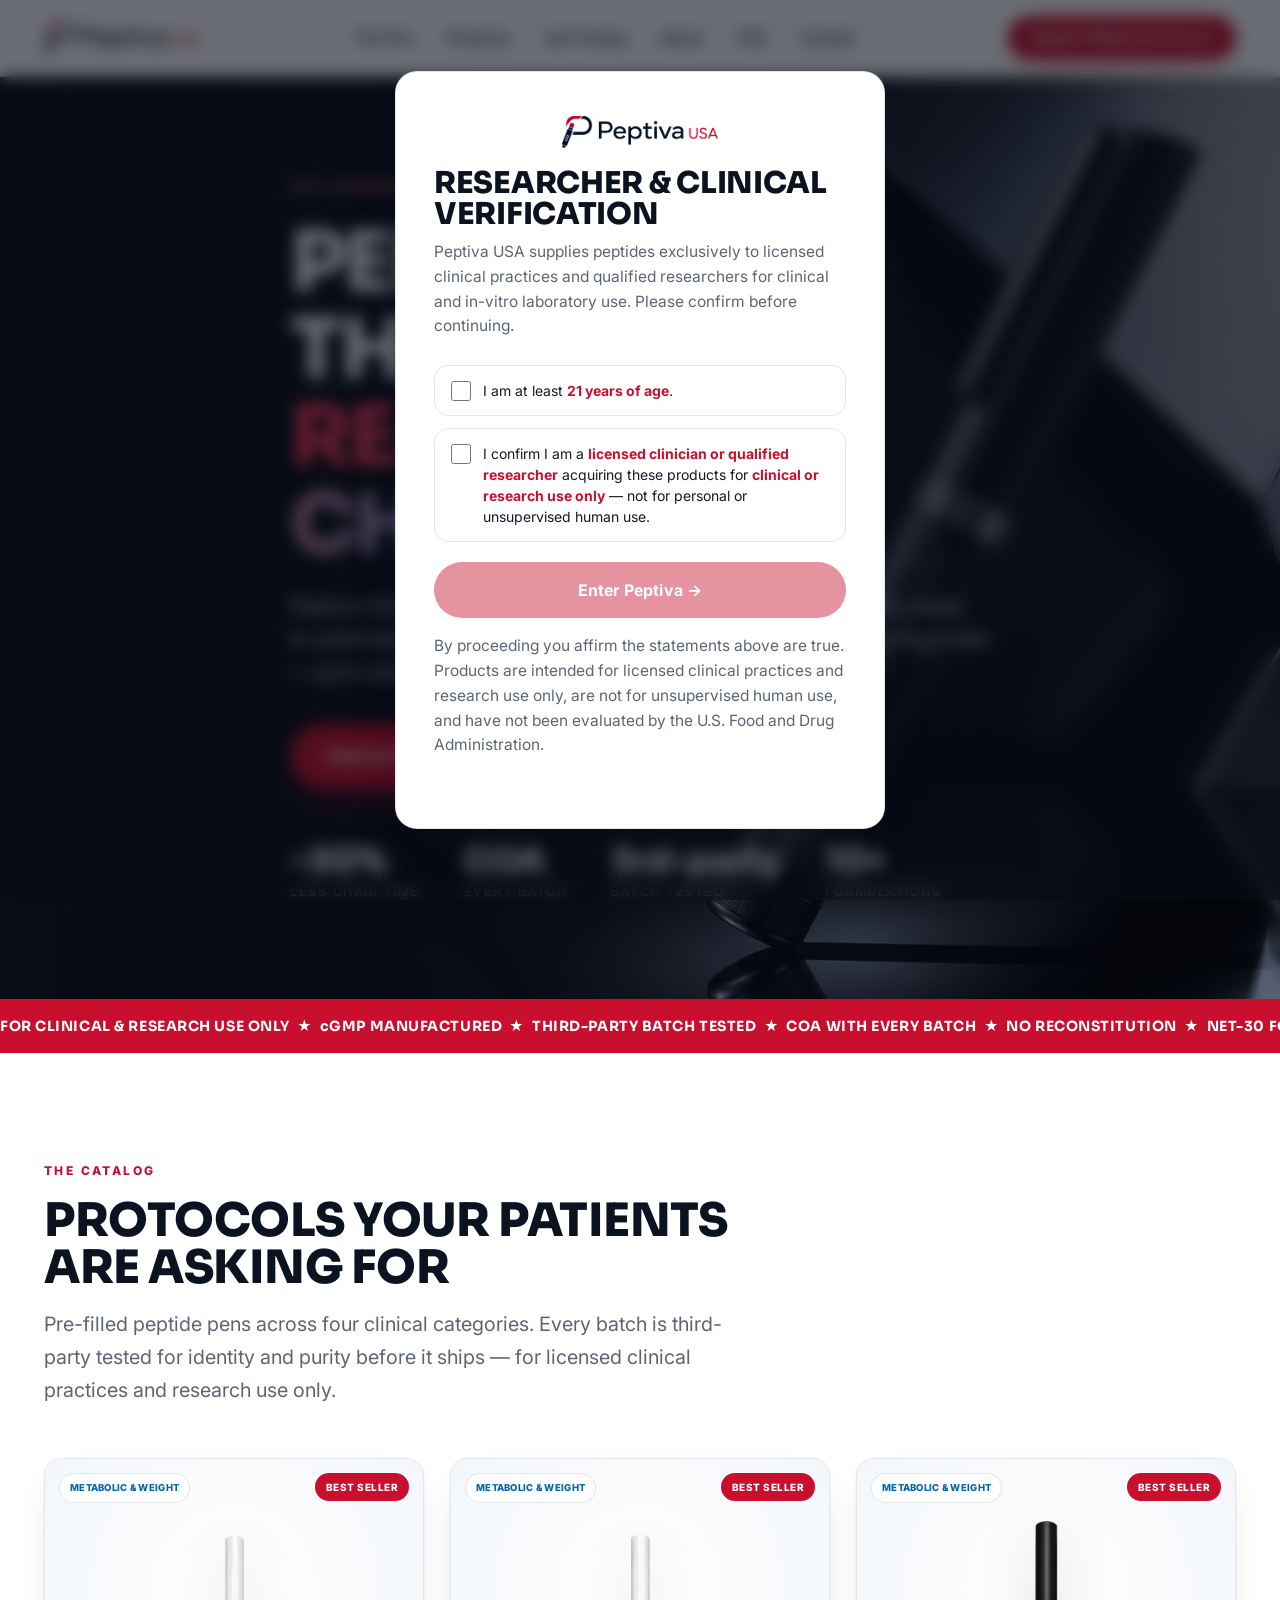
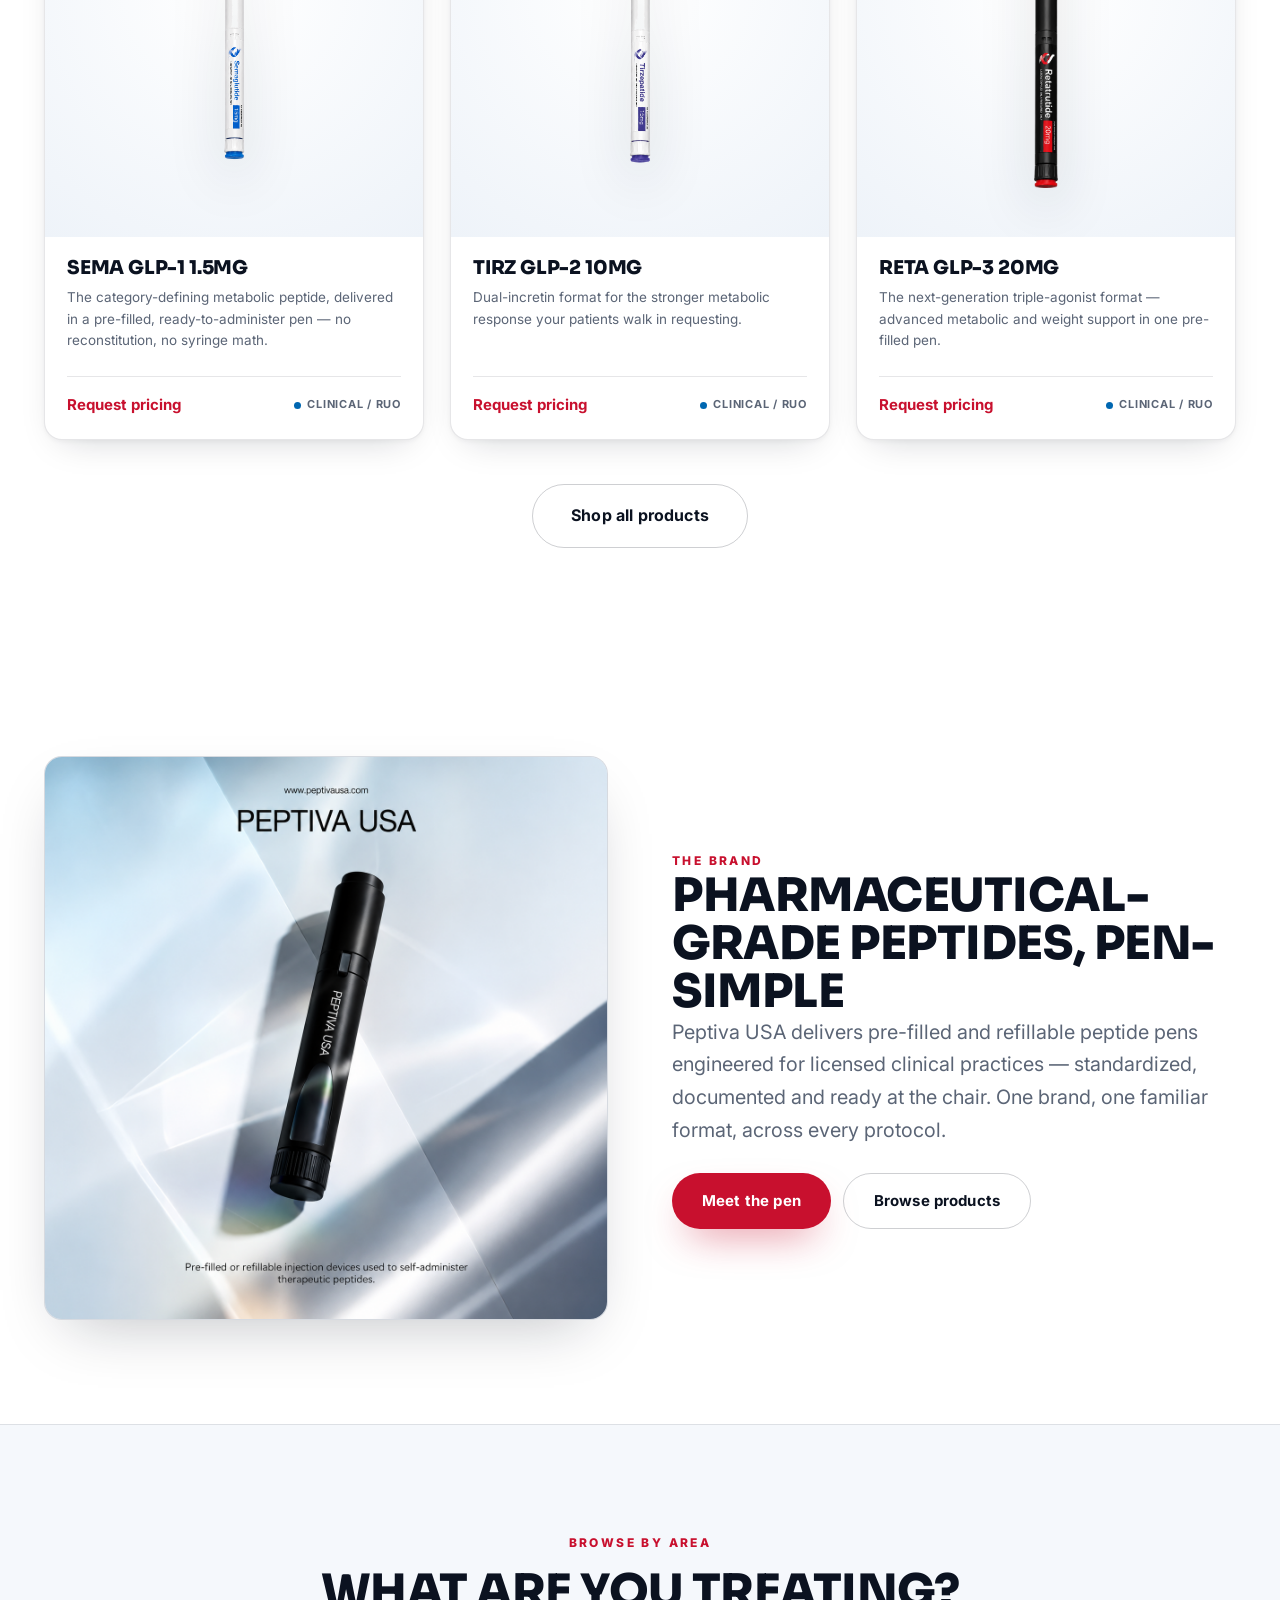
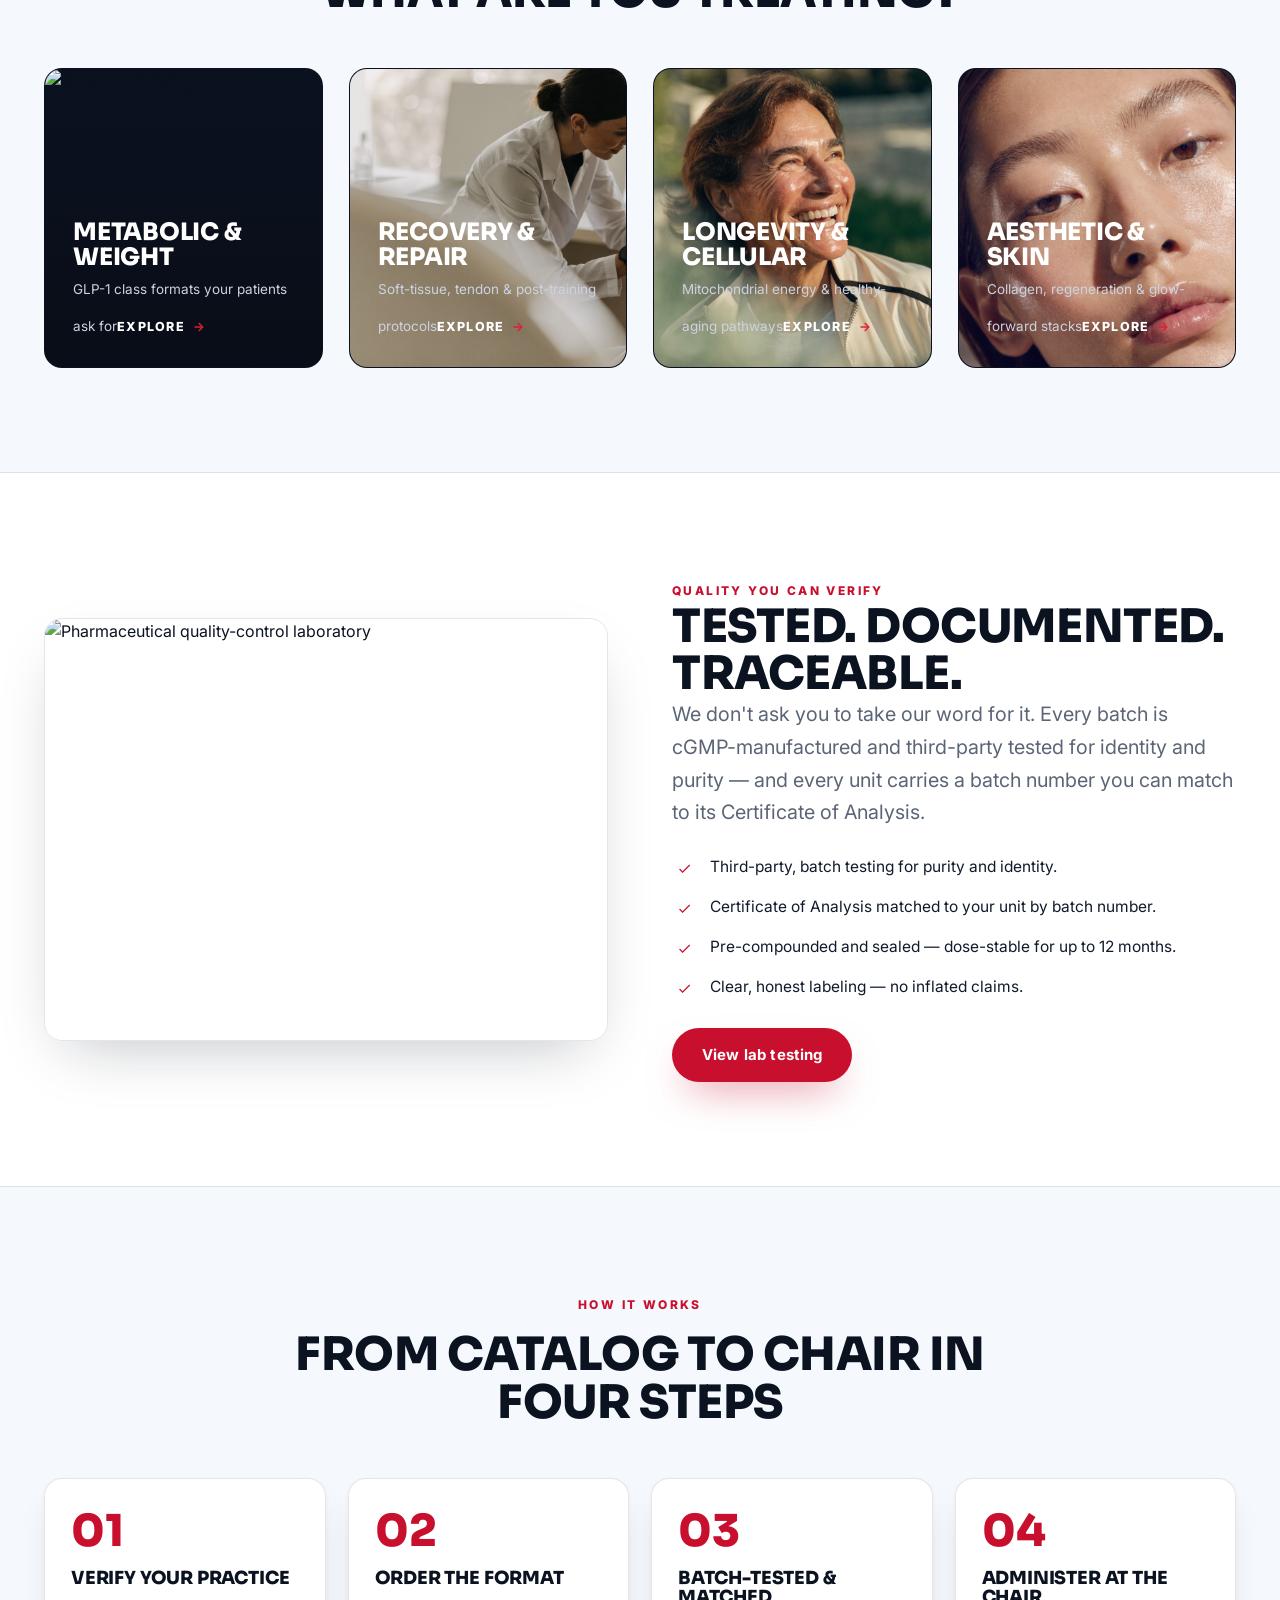
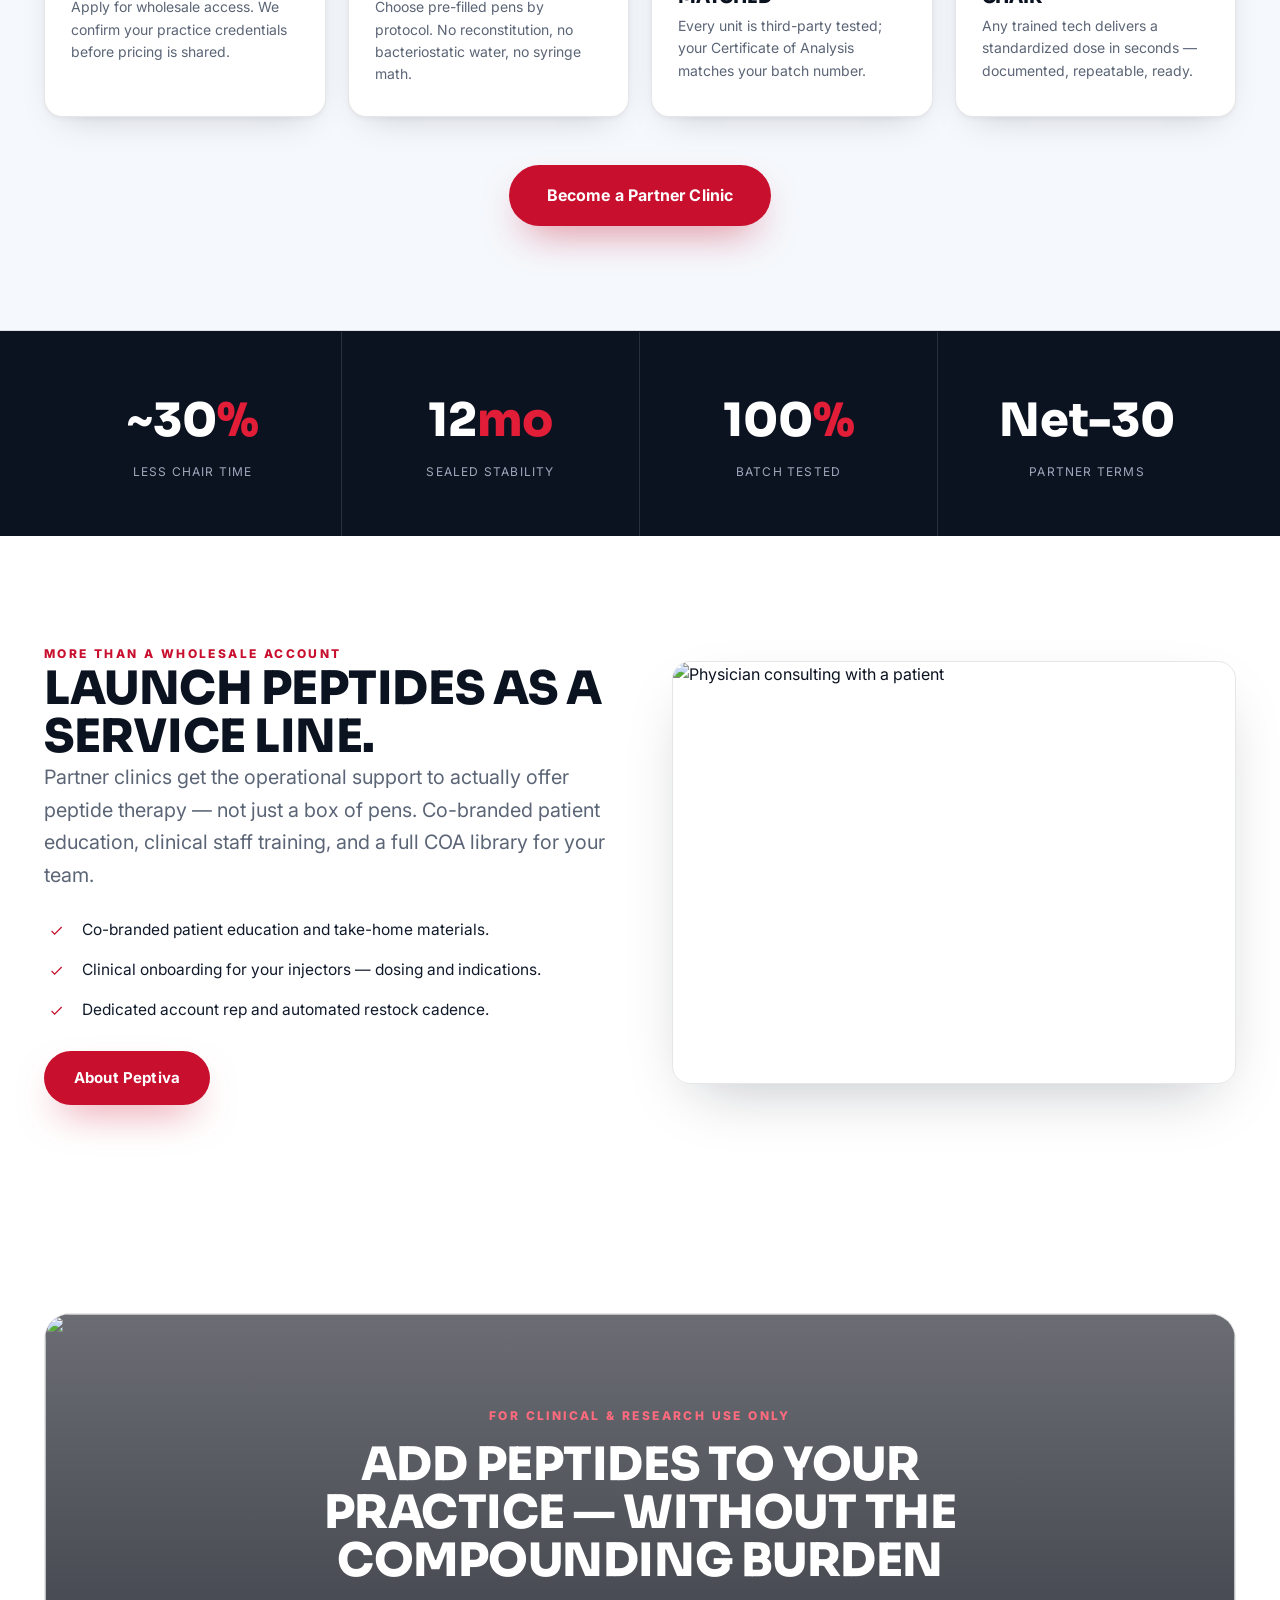
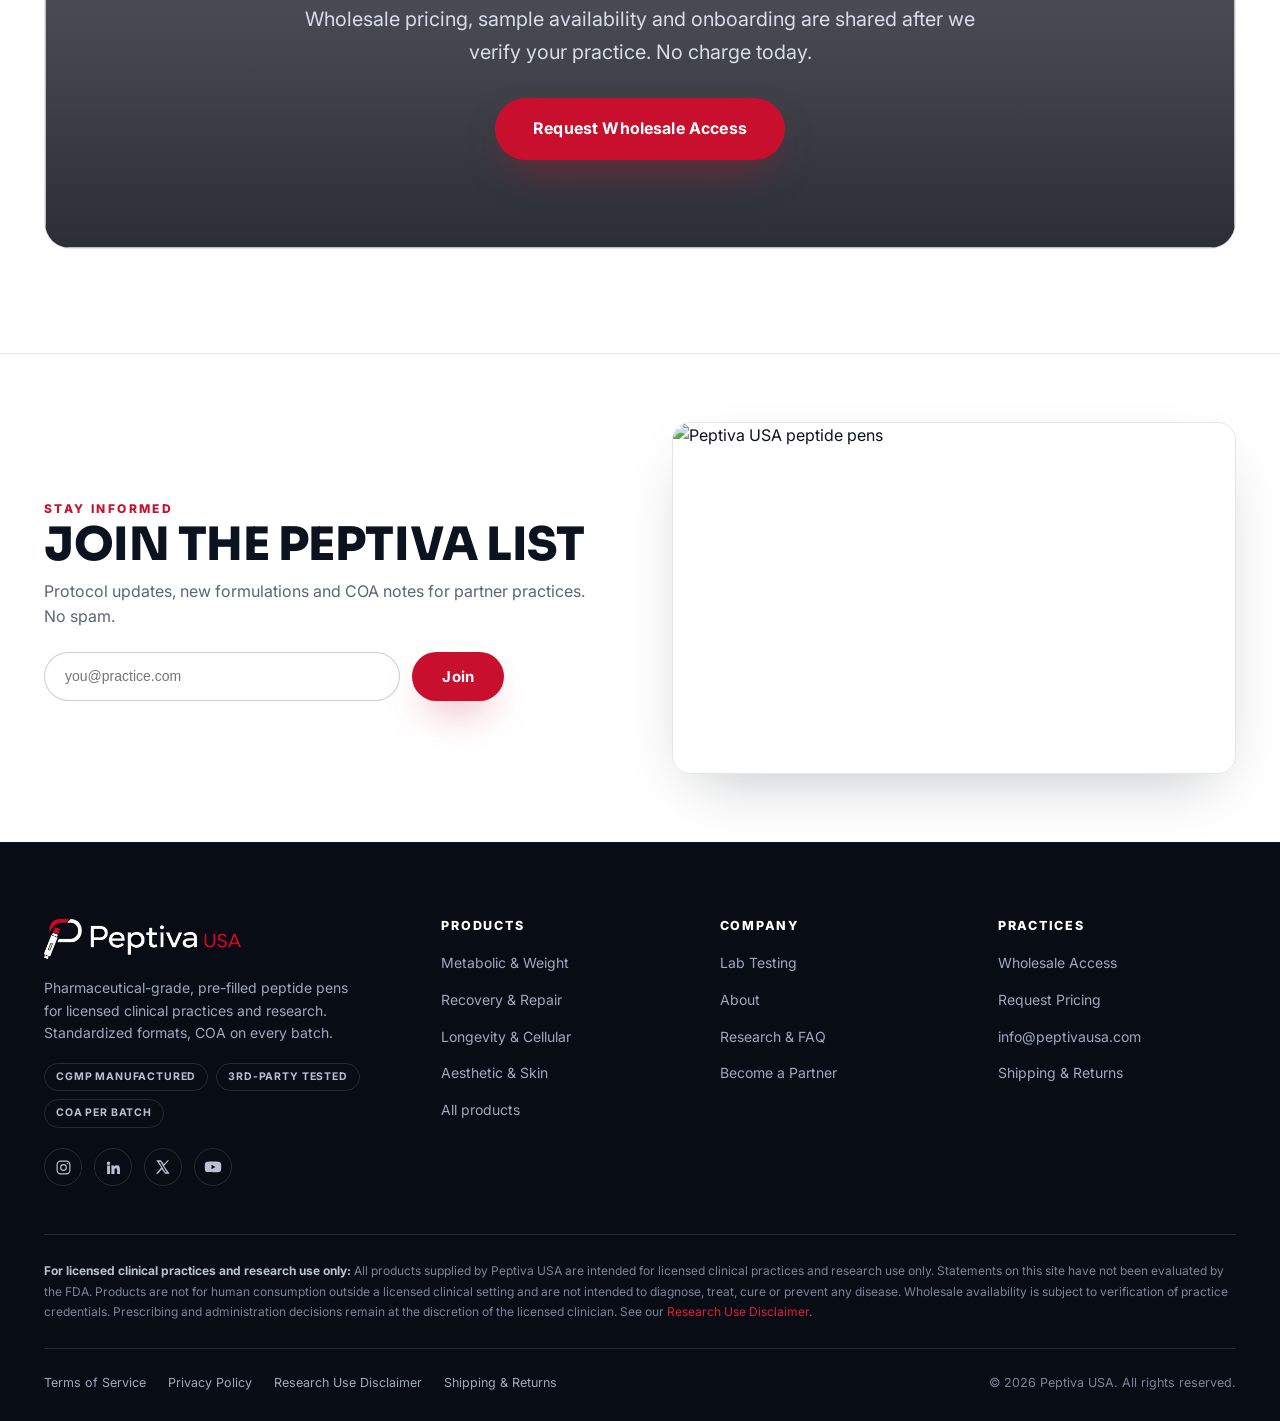
==== commit e8adb758: "Move brand section up to just below products on home" ====
--- a/index.html
+++ b/index.html
@@ -47,6 +47,21 @@
     </div>
     <div class="grid grid-3" id="featured-grid"></div>
     <div class="center" style="margin-top:44px"><a class="btn btn--ghost btn--lg" href="shop.html">Shop all products</a></div>
+  </div>
+</section>
+
+<section class="section">
+  <div class="container split" style="align-items:center">
+    <div class="split__media reveal" style="aspect-ratio:1/1;padding:0;background:#EDF1F6"><img src="assets/img/brand.jpg" alt="Peptiva USA peptide pen" style="object-fit:cover;width:100%;height:100%"></div>
+    <div class="reveal">
+      <span class="eyebrow">The brand</span>
+      <h2>Pharmaceutical-grade peptides, pen-simple</h2>
+      <p class="lead">Peptiva USA delivers pre-filled and refillable peptide pens engineered for licensed clinical practices — standardized, documented and ready at the chair. One brand, one familiar format, across every protocol.</p>
+      <div style="margin-top:26px;display:flex;gap:12px;flex-wrap:wrap">
+        <a class="btn btn--primary" href="pen.html">Meet the pen</a>
+        <a class="btn btn--ghost" href="shop.html">Browse products</a>
+      </div>
+    </div>
   </div>
 </section>
 
@@ -126,21 +141,6 @@
   </div>
 </section>
 
-<section class="section section--alt">
-  <div class="container split" style="align-items:center">
-    <div class="split__media reveal" style="aspect-ratio:1/1;padding:0;background:#EDF1F6"><img src="assets/img/brand.jpg" alt="Peptiva USA peptide pen" style="object-fit:cover;width:100%;height:100%"></div>
-    <div class="reveal">
-      <span class="eyebrow">The brand</span>
-      <h2>Pharmaceutical-grade peptides, pen-simple</h2>
-      <p class="lead">Peptiva USA delivers pre-filled and refillable peptide pens engineered for licensed clinical practices — standardized, documented and ready at the chair. One brand, one familiar format, across every protocol.</p>
-      <div style="margin-top:26px;display:flex;gap:12px;flex-wrap:wrap">
-        <a class="btn btn--primary" href="pen.html">Meet the pen</a>
-        <a class="btn btn--ghost" href="shop.html">Browse products</a>
-      </div>
-    </div>
-  </div>
-</section>
-
 <section class="section--tight" style="border-top:1px solid var(--line)">
   <div class="container split">
     <div class="reveal">
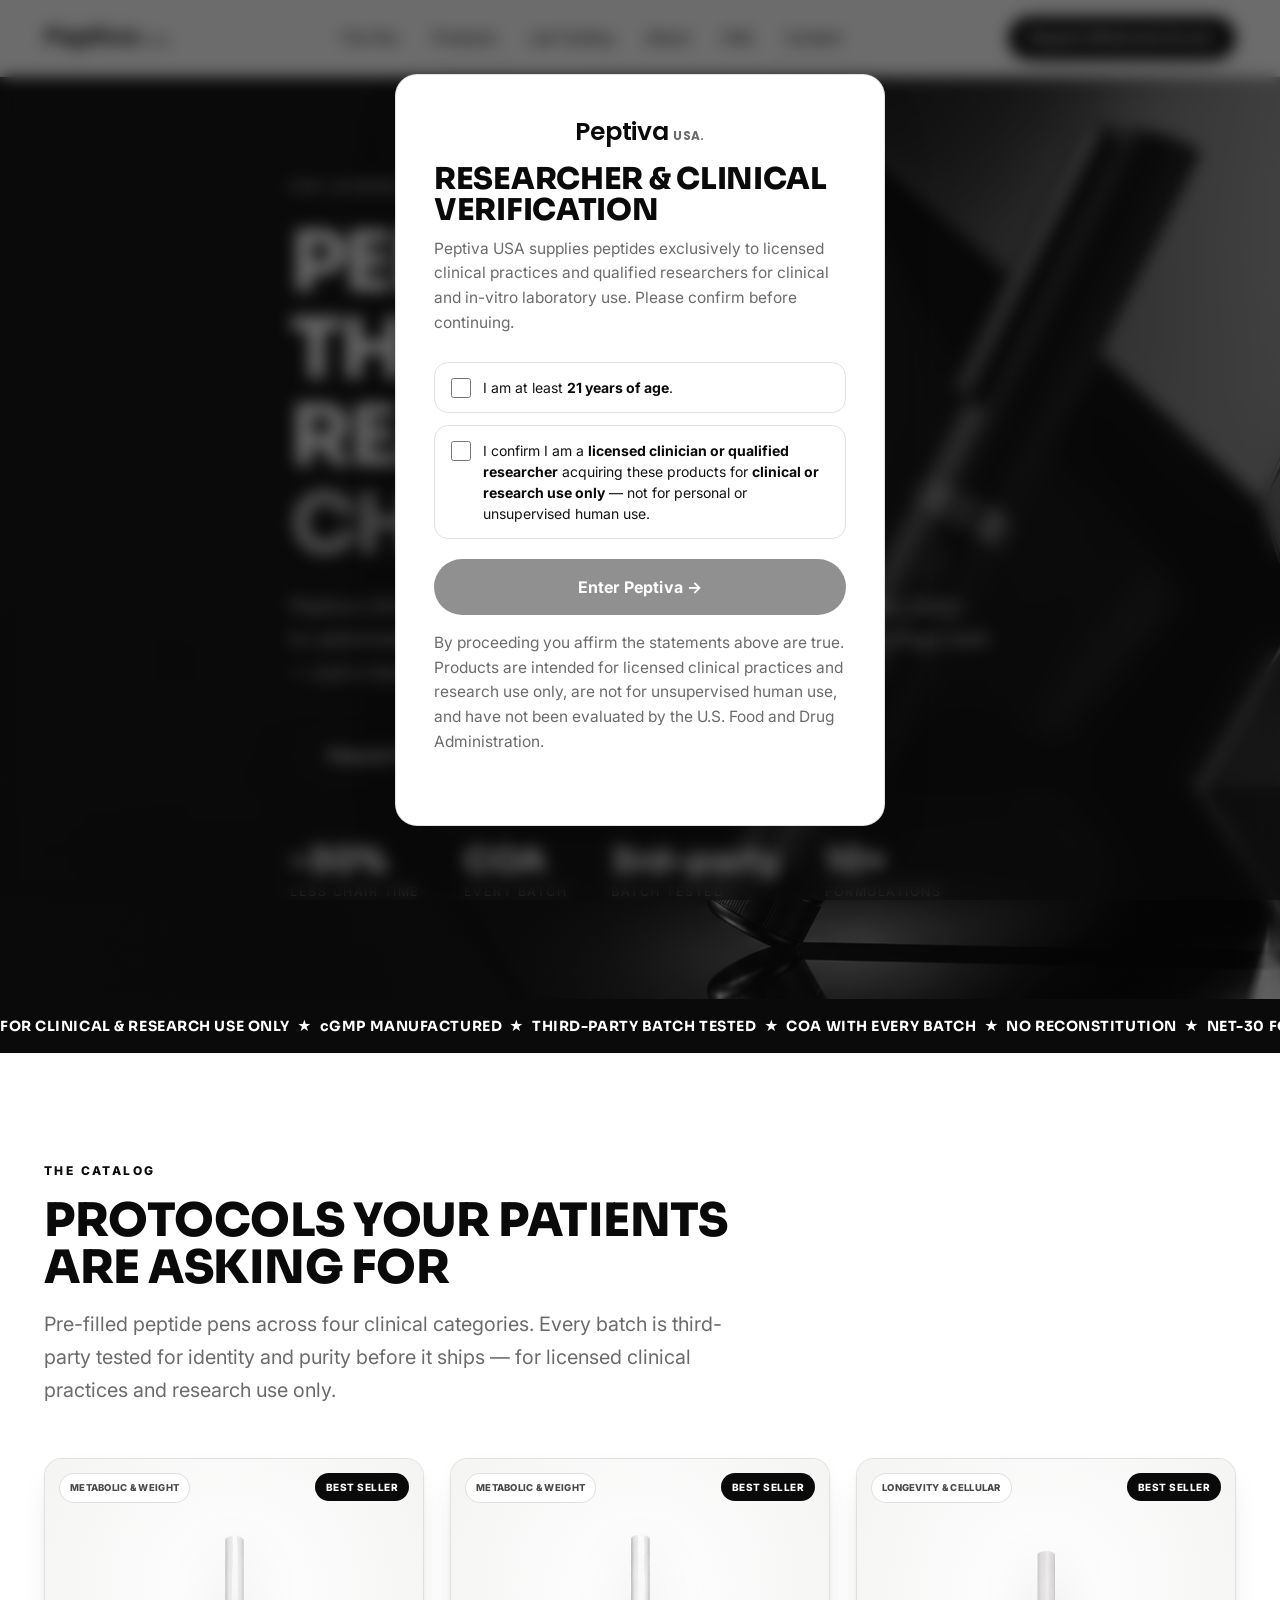
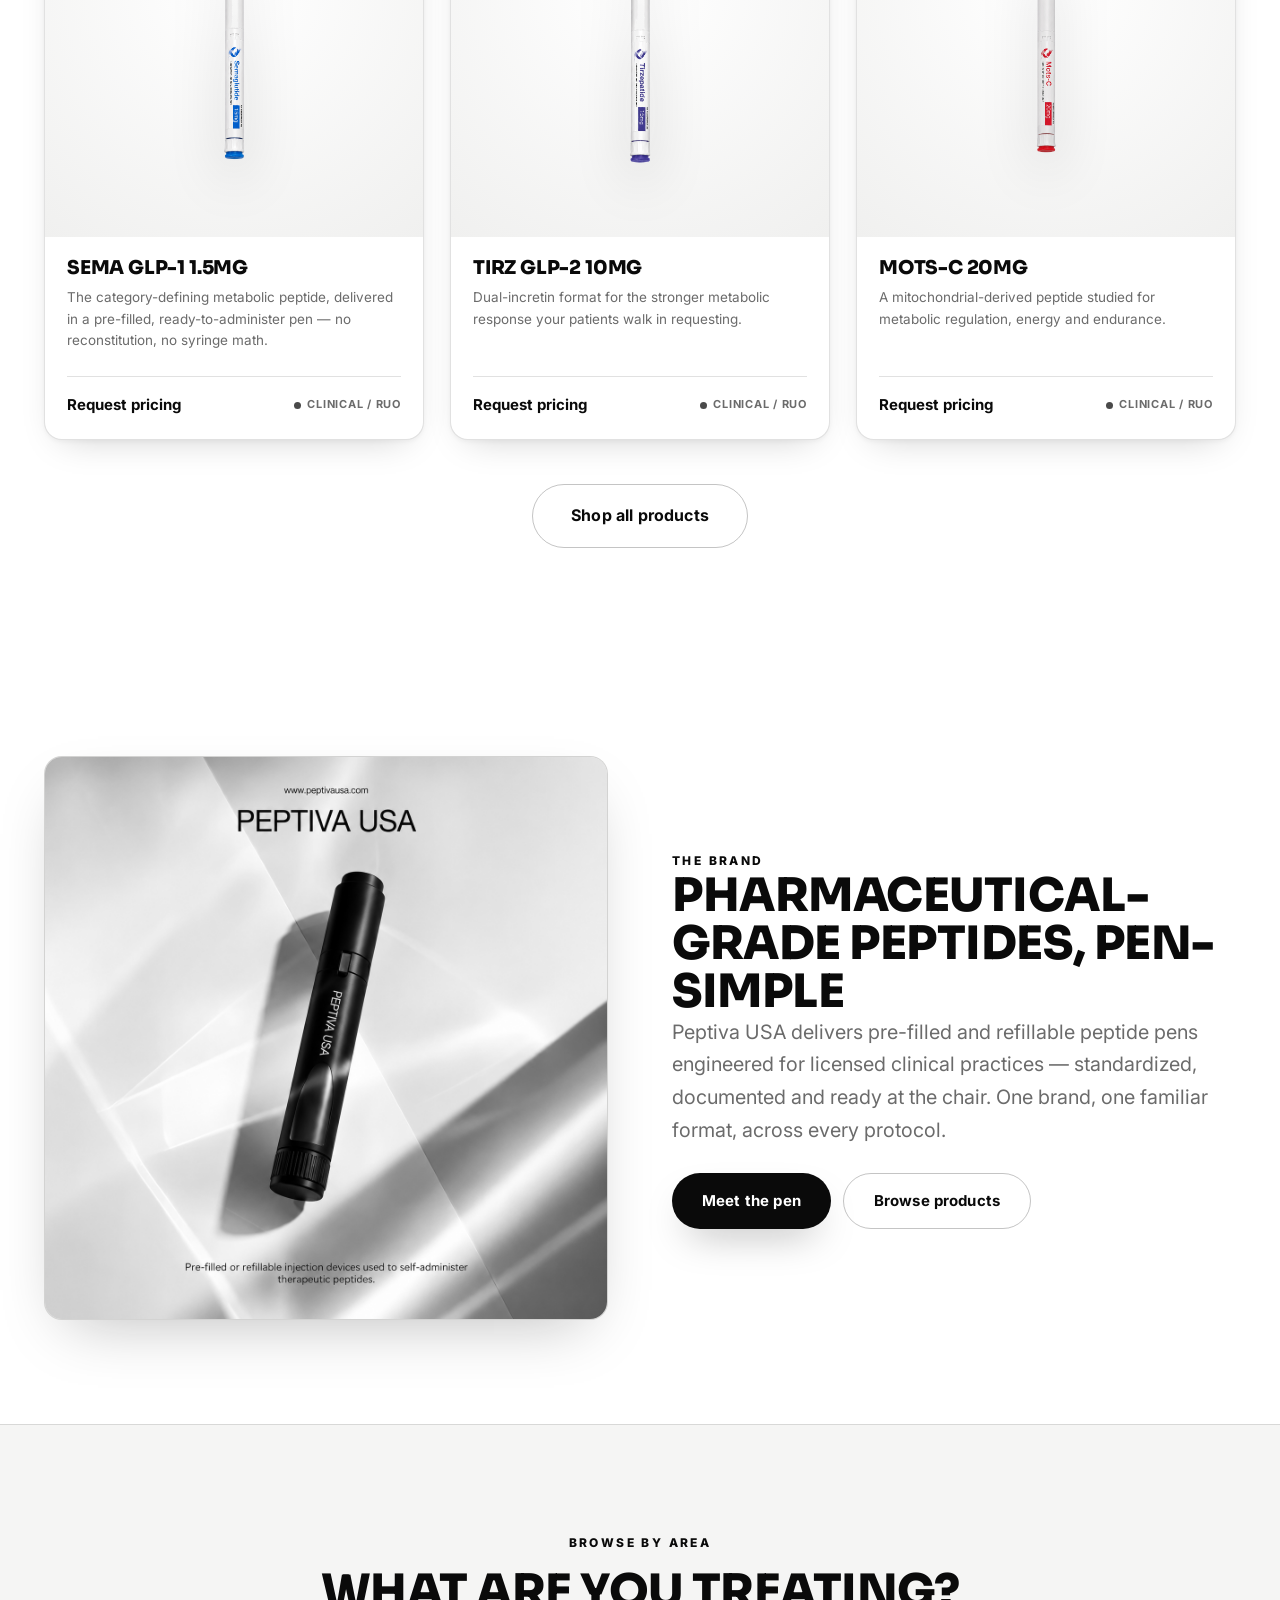
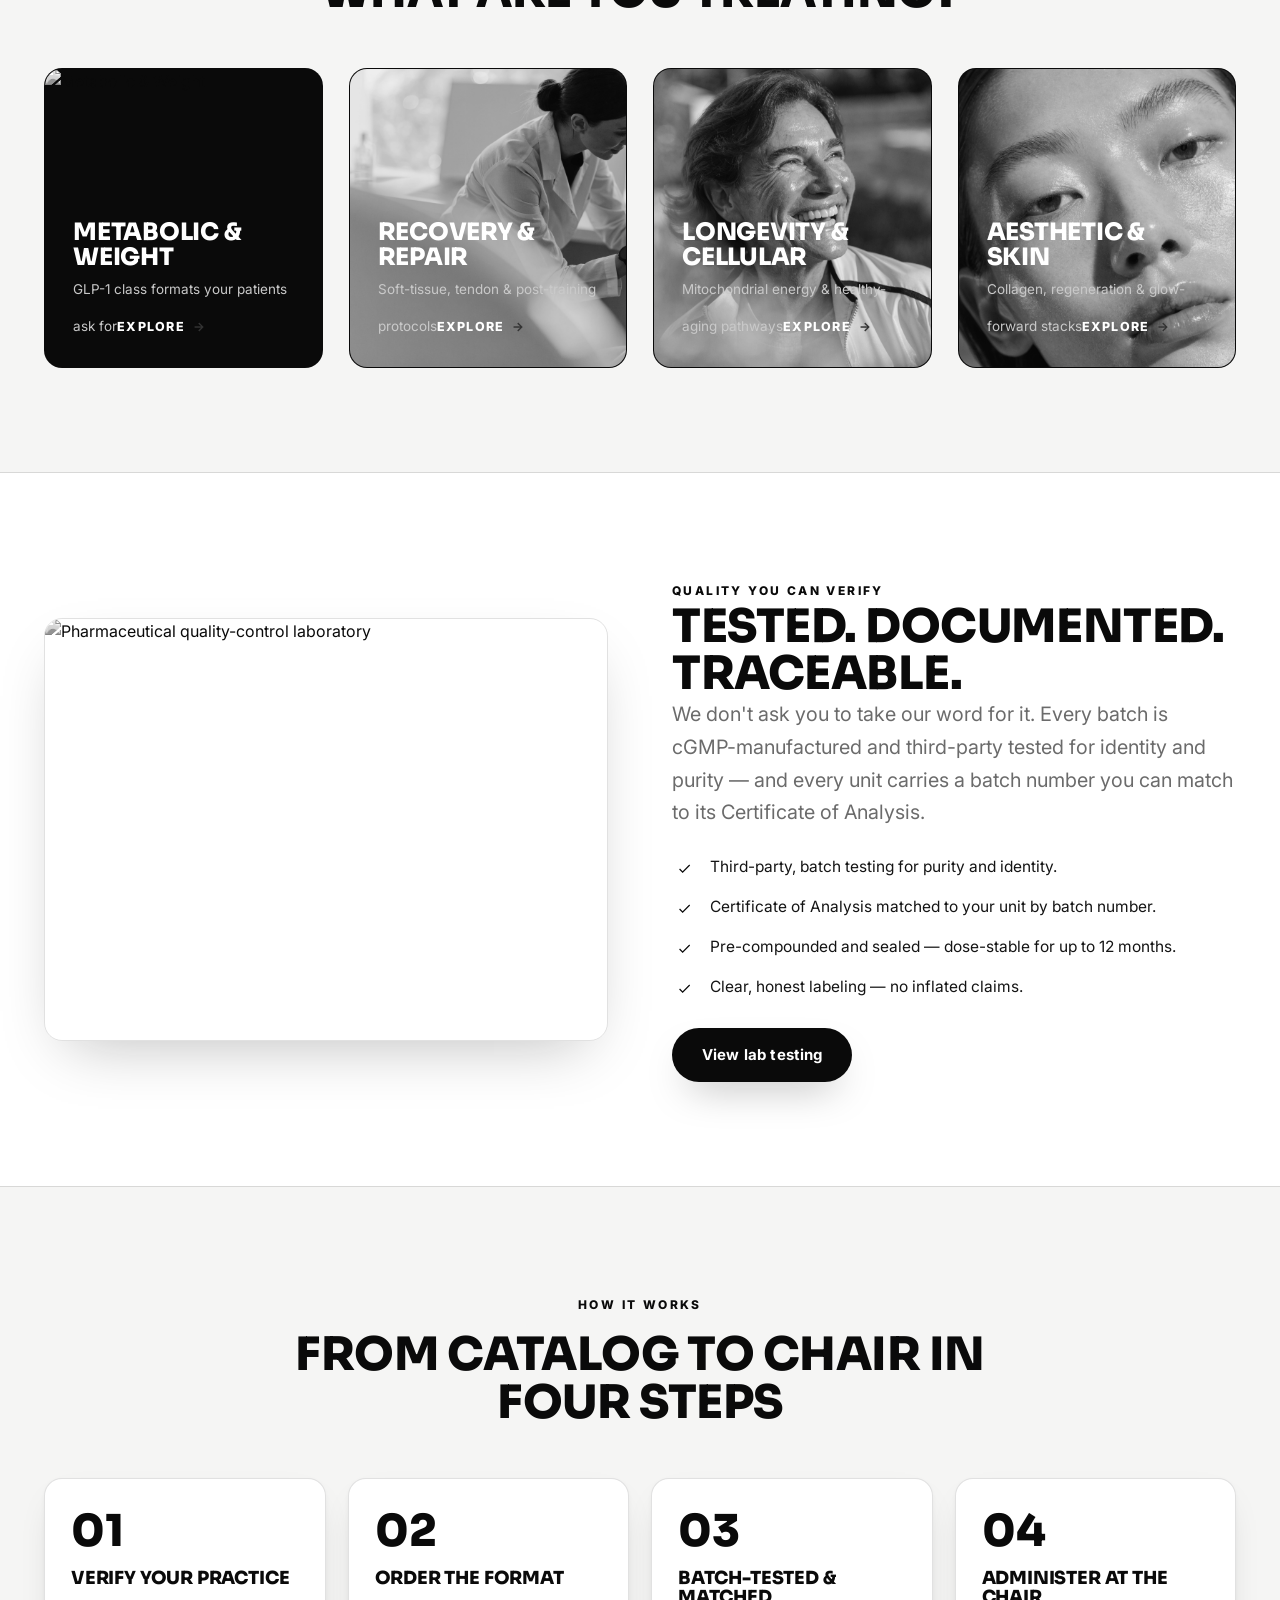
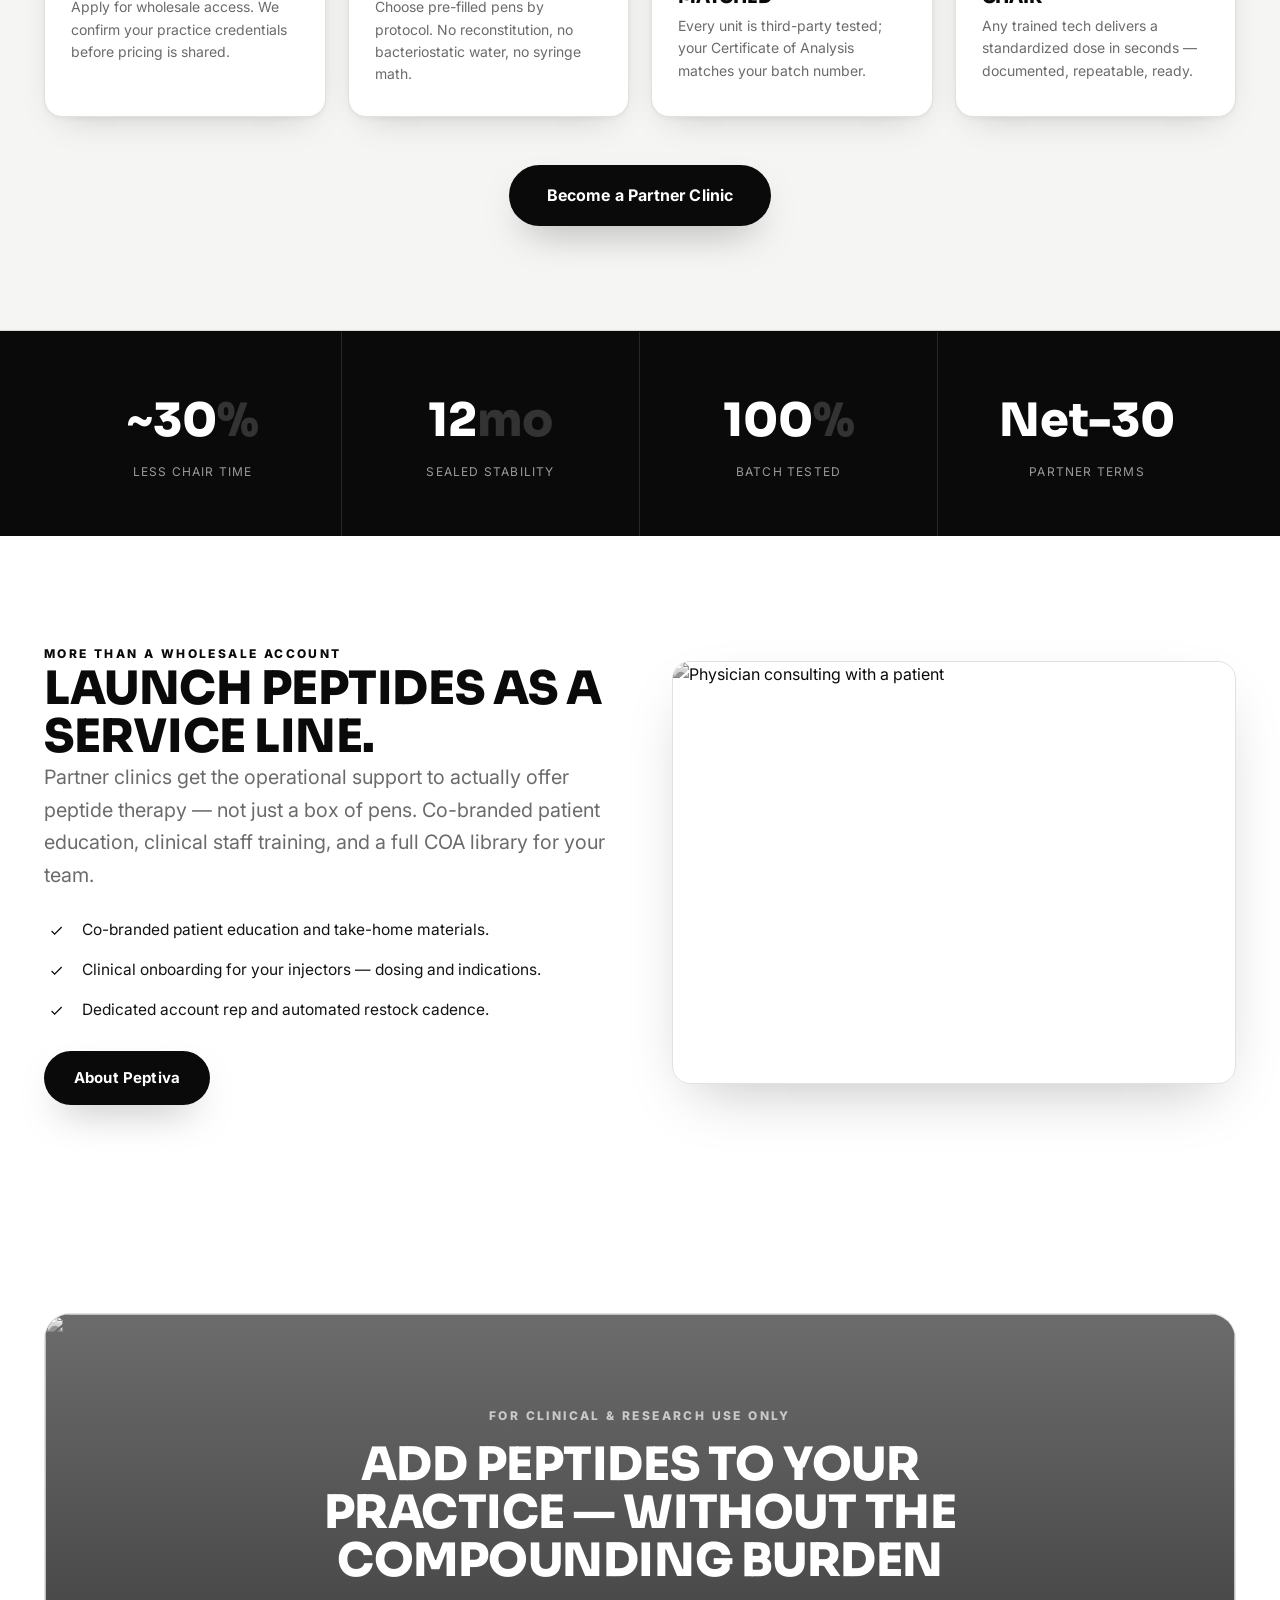
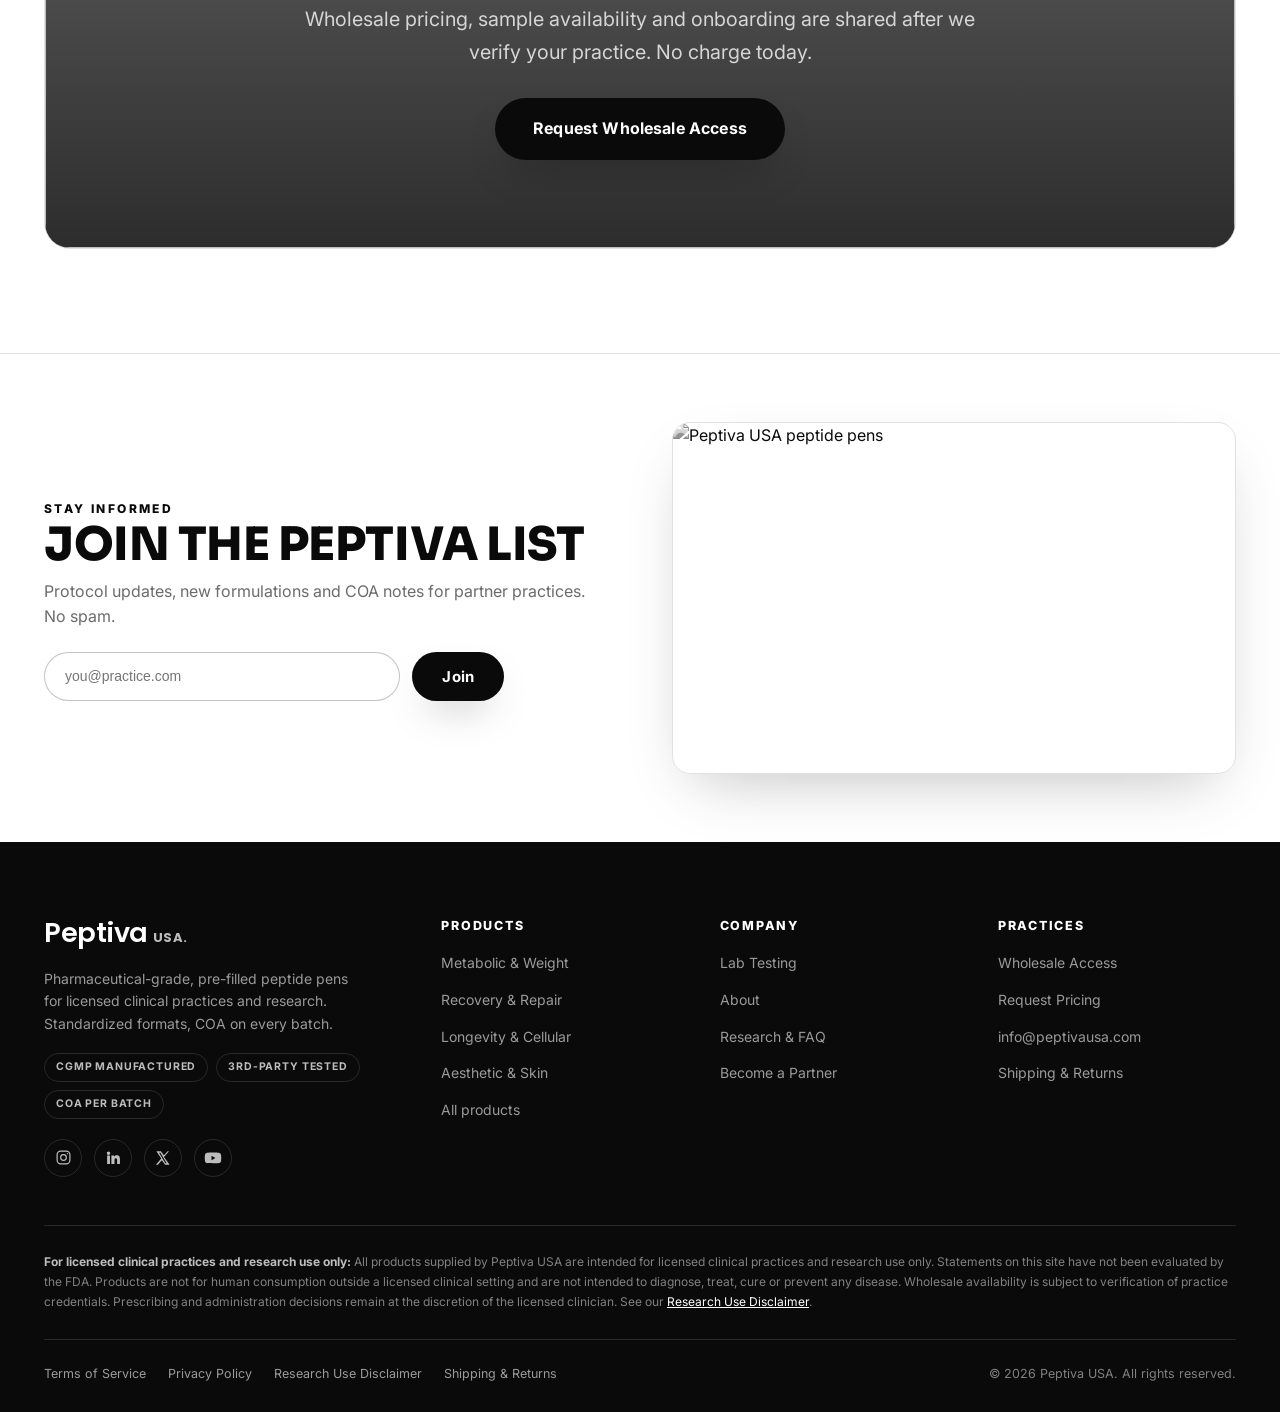
==== commit 90539374: "Full monochrome palette: black/white only, grayscale imagery (Stack One style)" ====
--- a/index.html
+++ b/index.html
@@ -17,7 +17,7 @@
 <section class="hero">
   <div class="hero__bg"><img src="assets/img/home-hero.jpg" alt=""></div>
   <div class="container hero__inner">
-    <span class="eyebrow" style="color:#FF6B7E">For licensed clinical practices &amp; research</span>
+    <span class="eyebrow" style="color:#C9C9C9">For licensed clinical practices &amp; research</span>
     <h1 class="display">Peptide therapy,<br><span class="hl">ready at the chair.</span></h1>
     <p class="lead">Peptiva USA delivers pharmaceutical-grade peptides in a pre-filled, ready-to-administer pen. No reconstitution, no bacteriostatic water, no syringe math — just a standardized, documented format your team can trust.</p>
     <div class="hero__cta">
@@ -52,7 +52,7 @@
 
 <section class="section">
   <div class="container split" style="align-items:center">
-    <div class="split__media reveal" style="aspect-ratio:1/1;padding:0;background:#EDF1F6"><img src="assets/img/brand.jpg" alt="Peptiva USA peptide pen" style="object-fit:cover;width:100%;height:100%"></div>
+    <div class="split__media reveal" style="aspect-ratio:1/1;padding:0;background:#EFEFEE"><img src="assets/img/brand.jpg" alt="Peptiva USA peptide pen" style="object-fit:cover;width:100%;height:100%"></div>
     <div class="reveal">
       <span class="eyebrow">The brand</span>
       <h2>Pharmaceutical-grade peptides, pen-simple</h2>
@@ -133,7 +133,7 @@
   <div class="container">
     <div class="cta-block reveal">
       <img src="assets/img/cta-bg.jpg" alt="">
-      <span class="eyebrow" style="color:#FF6B7E">For clinical &amp; research use only</span>
+      <span class="eyebrow" style="color:#C9C9C9">For clinical &amp; research use only</span>
       <h2>Add peptides to your practice — without the compounding burden</h2>
       <p class="lead mx-auto center" style="margin-bottom:30px">Wholesale pricing, sample availability and onboarding are shared after we verify your practice. No charge today.</p>
       <a class="btn btn--primary btn--lg" href="contact.html">Request Wholesale Access</a>
--- a/assets/css/styles.css
+++ b/assets/css/styles.css
@@ -1,28 +1,29 @@
+@import url('https://fonts.googleapis.com/css2?family=Poppins:wght@500;600;700&display=swap');
 /* ===========================================================
    Peptiva USA — Design System
    Clinical · crimson + blue on light, dramatic dark sections
    =========================================================== */
 :root{
   --bg:#FFFFFF;
-  --bg-2:#F5F8FC;
-  --bg-3:#EBF1F8;
+  --bg-2:#F5F5F4;
+  --bg-3:#EBEBEA;
   --card:#FFFFFF;
-  --ink:#0B1220;
-  --ink-2:#111A2B;
-  --muted:#5B6576;
-  --muted-2:#8A93A6;
-  --crimson:#C8102E;
-  --crimson-2:#E11D38;
-  --blue:#0067B1;
-  --blue-2:#2E90D9;
-  --line:rgba(11,18,32,.10);
-  --line-2:rgba(11,18,32,.20);
+  --ink:#0A0A0A;
+  --ink-2:#141414;
+  --muted:#6B6B6B;
+  --muted-2:#949494;
+  --crimson:#0A0A0A;
+  --crimson-2:#333333;
+  --blue:#4A4A4A;
+  --blue-2:#6B6B6B;
+  --line:rgba(10,10,10,.12);
+  --line-2:rgba(10,10,10,.24);
   --line-d:rgba(255,255,255,.12);
   --radius:18px;
   --radius-sm:12px;
   --maxw:1240px;
-  --shadow:0 24px 60px -24px rgba(11,18,32,.28);
-  --shadow-sm:0 2px 4px rgba(11,18,32,.04),0 14px 36px -18px rgba(11,18,32,.22);
+  --shadow:0 24px 60px -24px rgba(10,10,10,.28);
+  --shadow-sm:0 2px 4px rgba(10,10,10,.04),0 14px 36px -18px rgba(10,10,10,.22);
   --font:"Inter",-apple-system,BlinkMacSystemFont,"Segoe UI",Roboto,Helvetica,Arial,sans-serif;
   --display:"Sora","Inter",var(--font);
 }
@@ -54,7 +55,7 @@
 .btn{display:inline-flex;align-items:center;gap:10px;font-family:var(--font);font-weight:700;font-size:15px;
   letter-spacing:.01em;padding:15px 30px;border-radius:999px;cursor:pointer;border:0;transition:transform .16s ease,background .2s,color .2s,border-color .2s,box-shadow .2s}
 .btn:hover{transform:translateY(-2px)}
-.btn--primary{background:var(--crimson);color:#fff;box-shadow:0 18px 40px -16px rgba(200,16,46,.6)}
+.btn--primary{background:var(--crimson);color:#fff;box-shadow:0 18px 40px -16px rgba(10,10,10,.35)}
 .btn--primary:hover{background:var(--crimson-2)}
 .btn--ghost{background:transparent;color:var(--ink);border:1.5px solid var(--line-2)}
 .btn--ghost:hover{border-color:var(--crimson);color:var(--crimson)}
@@ -97,19 +98,37 @@
 .has-drop:hover .drop .sub{opacity:0;visibility:hidden;transform:translateX(8px)}
 .drop .has-sub:hover .sub{opacity:1;visibility:visible;transform:none}
 
+/* Monochrome imagery */
+.hero__bg img,.penhero__bg img,.phero__bg img,.split__media img,.cat-tile img,
+.cta-block img,.pcard__media img,.pdp__media img,.pdp__thumbs img,.penshow img{filter:grayscale(1)}
+.pcard__media img{filter:grayscale(1) drop-shadow(0 18px 26px rgba(10,10,10,.16))}
+.pdp__media img{filter:grayscale(1) drop-shadow(0 20px 30px rgba(10,10,10,.18))}
+.penshow img{filter:grayscale(1) drop-shadow(0 24px 40px rgba(10,10,10,.28))}
+.penshow--cover img{filter:grayscale(1)}
+
+/* Wordmark logo */
+.wm{display:inline-flex;align-items:baseline;gap:.3em;font-family:'Poppins',var(--font);white-space:nowrap}
+.wm__name{font-weight:600;font-size:25px;letter-spacing:-.01em;color:#0A0A0A;line-height:1}
+.wm__usa{font-weight:700;font-size:12px;letter-spacing:.03em;color:#6B6B6B;line-height:1}
+.wm--light .wm__name{color:#fff}
+.wm--light .wm__usa{color:#BDBDBD}
+.footer .wm__name{color:#fff;font-size:27px}
+.footer .wm__usa{font-size:13px;color:#BDBDBD}
+@media(max-width:680px){.wm__name{font-size:22px}.wm__usa{font-size:11px}}
+
 /* Hero */
 .hero{position:relative;min-height:90vh;display:flex;align-items:center;overflow:hidden;background:var(--ink)}
 .hero__bg{position:absolute;inset:0;z-index:0}
 .hero__bg img{width:100%;height:100%;object-fit:cover;opacity:.85}
-.hero__bg::after{content:"";position:absolute;inset:0;background:linear-gradient(90deg,rgba(8,12,22,.94) 0%,rgba(8,12,22,.72) 42%,rgba(8,12,22,.25) 100%)}
+.hero__bg::after{content:"";position:absolute;inset:0;background:linear-gradient(90deg,rgba(10,10,10,.94) 0%,rgba(10,10,10,.72) 42%,rgba(10,10,10,.25) 100%)}
 .hero__inner{position:relative;z-index:2;max-width:700px;padding:96px 0;color:#fff}
 .hero h1{margin:20px 0 22px;color:#fff}
-.hero h1 .hl{background:linear-gradient(92deg,#FF3355,#FF6B7E 50%,#4FA8E6);-webkit-background-clip:text;background-clip:text;color:transparent}
-.hero .lead{margin-bottom:36px;color:#D7DEEA}
+.hero h1 .hl{background:linear-gradient(92deg,#FFFFFF,#C9C9C9 50%,#8A8A8A);-webkit-background-clip:text;background-clip:text;color:transparent}
+.hero .lead{margin-bottom:36px;color:#D6D6D6}
 .hero__cta{display:flex;gap:14px;flex-wrap:wrap}
 .hero__stats{display:flex;gap:44px;margin-top:56px;flex-wrap:wrap}
 .hero__stats div span{font-family:var(--display);font-weight:800;font-size:34px;color:#fff;display:block;line-height:1}
-.hero__stats div small{color:#9FA9BC;font-size:12.5px;text-transform:uppercase;letter-spacing:.12em}
+.hero__stats div small{color:#9A9A9A;font-size:12.5px;text-transform:uppercase;letter-spacing:.12em}
 
 /* Marquee strip */
 .strip{background:var(--crimson);color:#fff;padding:14px 0;overflow:hidden;white-space:nowrap}
@@ -129,8 +148,8 @@
 .grid-2{grid-template-columns:repeat(2,1fr)}
 .card{background:var(--card);border:1px solid var(--line);border-radius:var(--radius);overflow:hidden;transition:.22s;display:flex;flex-direction:column;box-shadow:var(--shadow-sm)}
 .card:hover{transform:translateY(-5px);box-shadow:var(--shadow);border-color:var(--line-2)}
-.pcard__media{position:relative;aspect-ratio:1/1;background:radial-gradient(circle at 50% 34%,#FFFFFF,#EEF3F9);display:flex;align-items:center;justify-content:center;overflow:hidden;padding:26px}
-.pcard__media img{height:82%;width:auto;object-fit:contain;margin-top:12px;filter:drop-shadow(0 18px 26px rgba(11,18,32,.16));transition:.4s}
+.pcard__media{position:relative;aspect-ratio:1/1;background:radial-gradient(circle at 50% 34%,#FFFFFF,#F0F0EF);display:flex;align-items:center;justify-content:center;overflow:hidden;padding:26px}
+.pcard__media img{height:82%;width:auto;object-fit:contain;margin-top:12px;filter:drop-shadow(0 18px 26px rgba(10,10,10,.16));transition:.4s}
 .card:hover .pcard__media img{transform:translateY(-6px) scale(1.03)}
 .pcard__tag{position:absolute;top:14px;left:14px;z-index:1;max-width:calc(100% - 120px);white-space:nowrap;overflow:hidden;text-overflow:ellipsis;background:rgba(255,255,255,.92);border:1px solid var(--line);color:var(--blue);font-size:9.5px;font-weight:800;text-transform:uppercase;letter-spacing:.03em;padding:6px 10px;border-radius:999px}
 .pcard__best{position:absolute;top:14px;right:14px;z-index:2;background:var(--crimson);color:#fff;font-size:10px;font-weight:800;text-transform:uppercase;letter-spacing:.05em;padding:6px 11px;border-radius:999px}
@@ -144,12 +163,12 @@
 
 /* Category tiles */
 .cat-tile{position:relative;border-radius:var(--radius);overflow:hidden;min-height:300px;display:flex;align-items:flex-end;padding:28px;border:1px solid var(--line);background:var(--ink)}
-.cat-tile::before{content:"";position:absolute;inset:0;background:linear-gradient(180deg,rgba(8,12,22,.15) 20%,rgba(8,12,22,.9))}
+.cat-tile::before{content:"";position:absolute;inset:0;background:linear-gradient(180deg,rgba(10,10,10,.15) 20%,rgba(10,10,10,.9))}
 .cat-tile img{position:absolute;inset:0;width:100%;height:100%;object-fit:cover;transition:.4s}
 .cat-tile:hover img{transform:scale(1.05)}
 .cat-tile__c{position:relative;z-index:2;color:#fff}
 .cat-tile__c h3{font-size:24px;margin-bottom:6px;color:#fff}
-.cat-tile__c span{color:#CBD3E0;font-size:13.5px}
+.cat-tile__c span{color:#C9C9C9;font-size:13.5px}
 .cat-tile__c .tile-cta{color:#fff;font-weight:800;font-size:12.5px;text-transform:uppercase;letter-spacing:.1em;margin-top:16px;display:inline-flex;gap:8px;transition:.2s}
 .cat-tile__c .tile-cta b{color:var(--crimson-2)}
 .cat-tile:hover .tile-cta{gap:13px}
@@ -178,36 +197,36 @@
 .band .stat:last-child{border-right:0}
 .band .stat span{font-family:var(--display);font-weight:800;font-size:46px;color:#fff;display:block}
 .band .stat span em{color:var(--crimson-2);font-style:normal}
-.band .stat small{color:#9FA9BC;text-transform:uppercase;letter-spacing:.1em;font-size:12px}
+.band .stat small{color:#9A9A9A;text-transform:uppercase;letter-spacing:.1em;font-size:12px}
 
 /* CTA block (dark image) */
 .cta-block{position:relative;border-radius:26px;overflow:hidden;padding:88px 40px;text-align:center;border:1px solid var(--line);color:#fff}
 .cta-block img{position:absolute;inset:0;width:100%;height:100%;object-fit:cover}
-.cta-block::after{content:"";position:absolute;inset:0;background:linear-gradient(180deg,rgba(8,12,22,.6),rgba(8,12,22,.86))}
+.cta-block::after{content:"";position:absolute;inset:0;background:linear-gradient(180deg,rgba(10,10,10,.6),rgba(10,10,10,.86))}
 .cta-block>*{position:relative;z-index:2}
 .cta-block h2{margin:14px auto 18px;max-width:20ch;color:#fff}
-.cta-block .lead{color:#D7DEEA}
+.cta-block .lead{color:#D6D6D6}
 
 /* Footer (dark) */
-.footer{background:#080C15;border-top:1px solid var(--ink);padding:76px 0 28px;color:#fff}
+.footer{background:#0A0A0A;border-top:1px solid var(--ink);padding:76px 0 28px;color:#fff}
 .footer .brand__word{color:#fff}
 .footer__top{display:grid;grid-template-columns:1.5fr 1fr 1fr 1fr;gap:40px;padding-bottom:48px;border-bottom:1px solid var(--line-d)}
-.footer__brand p{color:#9FA9BC;font-size:14px;max-width:36ch;margin-top:18px}
+.footer__brand p{color:#9A9A9A;font-size:14px;max-width:36ch;margin-top:18px}
 .footer h4{font-family:var(--font);font-size:12.5px;text-transform:uppercase;letter-spacing:.14em;color:#fff;margin-bottom:18px;font-weight:800}
 .footer ul{list-style:none;display:flex;flex-direction:column;gap:11px}
-.footer ul a{color:#9FA9BC;font-size:14px}
+.footer ul a{color:#9A9A9A;font-size:14px}
 .footer ul a:hover{color:#fff}
 .footer__badges{display:flex;flex-wrap:wrap;gap:8px;margin-top:18px}
-.footer__badges span{font-size:10.5px;font-weight:700;text-transform:uppercase;letter-spacing:.08em;color:#B9C2D2;border:1px solid var(--line-d);border-radius:999px;padding:5px 11px}
+.footer__badges span{font-size:10.5px;font-weight:700;text-transform:uppercase;letter-spacing:.08em;color:#BDBDBD;border:1px solid var(--line-d);border-radius:999px;padding:5px 11px}
 .footer__socials{display:flex;gap:12px;margin-top:20px}
-.footer__socials a{width:38px;height:38px;border:1px solid var(--line-d);border-radius:999px;display:flex;align-items:center;justify-content:center;color:#B9C2D2;transition:.15s}
-.footer__socials a:hover{border-color:var(--crimson);color:#fff;background:var(--crimson)}
-.footer__disc{padding:26px 0;border-bottom:1px solid var(--line-d);color:#7B8497;font-size:12px;line-height:1.7}
+.footer__socials a{width:38px;height:38px;border:1px solid var(--line-d);border-radius:999px;display:flex;align-items:center;justify-content:center;color:#BDBDBD;transition:.15s}
+.footer__socials a:hover{border-color:#fff;color:var(--ink);background:#fff}
+.footer__disc{padding:26px 0;border-bottom:1px solid var(--line-d);color:#808080;font-size:12px;line-height:1.7}
 .footer__bottom{display:flex;justify-content:space-between;align-items:center;gap:20px;padding-top:24px;flex-wrap:wrap}
 .footer__legal{display:flex;gap:22px;flex-wrap:wrap}
-.footer__legal a{color:#9FA9BC;font-size:12.5px}
+.footer__legal a{color:#9A9A9A;font-size:12.5px}
 .footer__legal a:hover{color:#fff}
-.footer__copy{color:#7B8497;font-size:12.5px}
+.footer__copy{color:#808080;font-size:12.5px}
 
 /* Interior page hero */
 .phero{padding:72px 0 56px;border-bottom:1px solid var(--line);position:relative;overflow:hidden;background:var(--bg-2)}
@@ -230,8 +249,8 @@
 
 /* PDP */
 .pdp{display:grid;grid-template-columns:1fr 1fr;gap:56px;align-items:start}
-.pdp__media{border-radius:var(--radius);overflow:hidden;border:1px solid var(--line);background:radial-gradient(circle at 50% 30%,#FFFFFF,#EAF0F7);aspect-ratio:1/1;display:flex;align-items:center;justify-content:center;padding:40px}
-.pdp__media img{max-height:100%;width:auto;object-fit:contain;filter:drop-shadow(0 20px 30px rgba(11,18,32,.18))}
+.pdp__media{border-radius:var(--radius);overflow:hidden;border:1px solid var(--line);background:radial-gradient(circle at 50% 30%,#FFFFFF,#EDEDEC);aspect-ratio:1/1;display:flex;align-items:center;justify-content:center;padding:40px}
+.pdp__media img{max-height:100%;width:auto;object-fit:contain;filter:drop-shadow(0 20px 30px rgba(10,10,10,.18))}
 .pdp__thumbs{display:flex;gap:12px;margin-top:14px}
 .pdp__thumbs div{width:78px;height:78px;border-radius:12px;border:1px solid var(--line);overflow:hidden;cursor:pointer;background:var(--bg-2);display:flex;align-items:center;justify-content:center;padding:8px}
 .pdp__thumbs img{max-height:100%;width:auto;object-fit:contain}
@@ -241,7 +260,7 @@
 .pdp__meta{border-top:1px solid var(--line);margin-top:26px;padding-top:24px}
 .pill-row{display:flex;gap:10px;flex-wrap:wrap;margin:10px 0 0}
 .pill{border:1px solid var(--line-2);border-radius:999px;padding:8px 15px;font-size:12.5px;color:var(--ink-2);font-weight:600}
-.notice{background:rgba(200,16,46,.06);border:1px solid rgba(200,16,46,.28);border-radius:14px;padding:16px 18px;font-size:13.5px;color:#8A1524;display:flex;gap:12px;line-height:1.55}
+.notice{background:rgba(10,10,10,.05);border:1px solid rgba(10,10,10,.22);border-radius:14px;padding:16px 18px;font-size:13.5px;color:#141414;display:flex;gap:12px;line-height:1.55}
 .notice::before{content:"";flex:none;width:20px;height:20px;margin-top:1px;background:var(--crimson);
   -webkit-mask:url("data:image/svg+xml;utf8,<svg xmlns='http://www.w3.org/2000/svg' viewBox='0 0 24 24'><path fill='black' d='M12 2 1 21h22L12 2zm0 6 6.5 11h-13L12 8zm-1 3v4h2v-4h-2zm0 5v2h2v-2h-2z'/></svg>") center/18px no-repeat;
   mask:url("data:image/svg+xml;utf8,<svg xmlns='http://www.w3.org/2000/svg' viewBox='0 0 24 24'><path fill='black' d='M12 2 1 21h22L12 2z'/></svg>") center/18px no-repeat}
@@ -318,16 +337,16 @@
 }
 
 /* Pen device page */
-.penhero{position:relative;min-height:82vh;display:flex;align-items:center;overflow:hidden;background:#EDF1F6}
+.penhero{position:relative;min-height:82vh;display:flex;align-items:center;overflow:hidden;background:#EFEFEE}
 .penhero__bg{position:absolute;inset:0}
 .penhero__bg img{width:100%;height:100%;object-fit:cover}
-.penhero__bg::after{content:"";position:absolute;inset:0;background:linear-gradient(90deg,rgba(240,243,248,.95) 0%,rgba(240,243,248,.62) 42%,rgba(240,243,248,0) 72%)}
+.penhero__bg::after{content:"";position:absolute;inset:0;background:linear-gradient(90deg,rgba(245,245,244,.95) 0%,rgba(245,245,244,.62) 42%,rgba(245,245,244,0) 72%)}
 .penhero__inner{position:relative;z-index:2;max-width:720px;padding:90px 0;color:var(--ink)}
 .penhero h1{color:var(--ink);margin:18px 0 20px}
 .penhero .lead{color:var(--ink-2);margin-bottom:32px}
-.penshow{border-radius:var(--radius);overflow:hidden;border:1px solid var(--line);aspect-ratio:4/5;background:radial-gradient(circle at 50% 30%,#FFFFFF,#EAF0F7);display:flex;align-items:center;justify-content:center;padding:40px}
-.penshow img{max-height:100%;width:auto;object-fit:contain;filter:drop-shadow(0 24px 40px rgba(11,18,32,.28))}
-.penshow--cover{padding:0;background:#0B1220}
+.penshow{border-radius:var(--radius);overflow:hidden;border:1px solid var(--line);aspect-ratio:4/5;background:radial-gradient(circle at 50% 30%,#FFFFFF,#EDEDEC);display:flex;align-items:center;justify-content:center;padding:40px}
+.penshow img{max-height:100%;width:auto;object-fit:contain;filter:drop-shadow(0 24px 40px rgba(10,10,10,.28))}
+.penshow--cover{padding:0;background:#0A0A0A}
 .penshow--cover img{max-height:none;width:100%;height:100%;object-fit:cover;filter:none}
 .spectable{border-top:2px solid var(--ink)}
 .spectable .row{display:flex;justify-content:space-between;align-items:baseline;gap:24px;padding:18px 2px;border-bottom:1px solid var(--line)}
@@ -337,7 +356,7 @@
 @media(max-width:760px){.spec2{grid-template-columns:1fr;gap:0}}
 
 /* Professional access gate */
-.agegate{position:fixed;inset:0;z-index:200;display:flex;align-items:center;justify-content:center;background:rgba(8,12,22,.6);backdrop-filter:blur(8px);padding:24px}
+.agegate{position:fixed;inset:0;z-index:200;display:flex;align-items:center;justify-content:center;background:rgba(10,10,10,.6);backdrop-filter:blur(8px);padding:24px}
 .agegate__card{background:#fff;border:1px solid var(--line);border-radius:22px;padding:44px 38px;max-width:460px;width:100%;text-align:center;box-shadow:var(--shadow)}
 .agegate__logo{display:flex;justify-content:center;margin-bottom:20px}
 .agegate__logo .brand__mark{height:44px;width:44px}
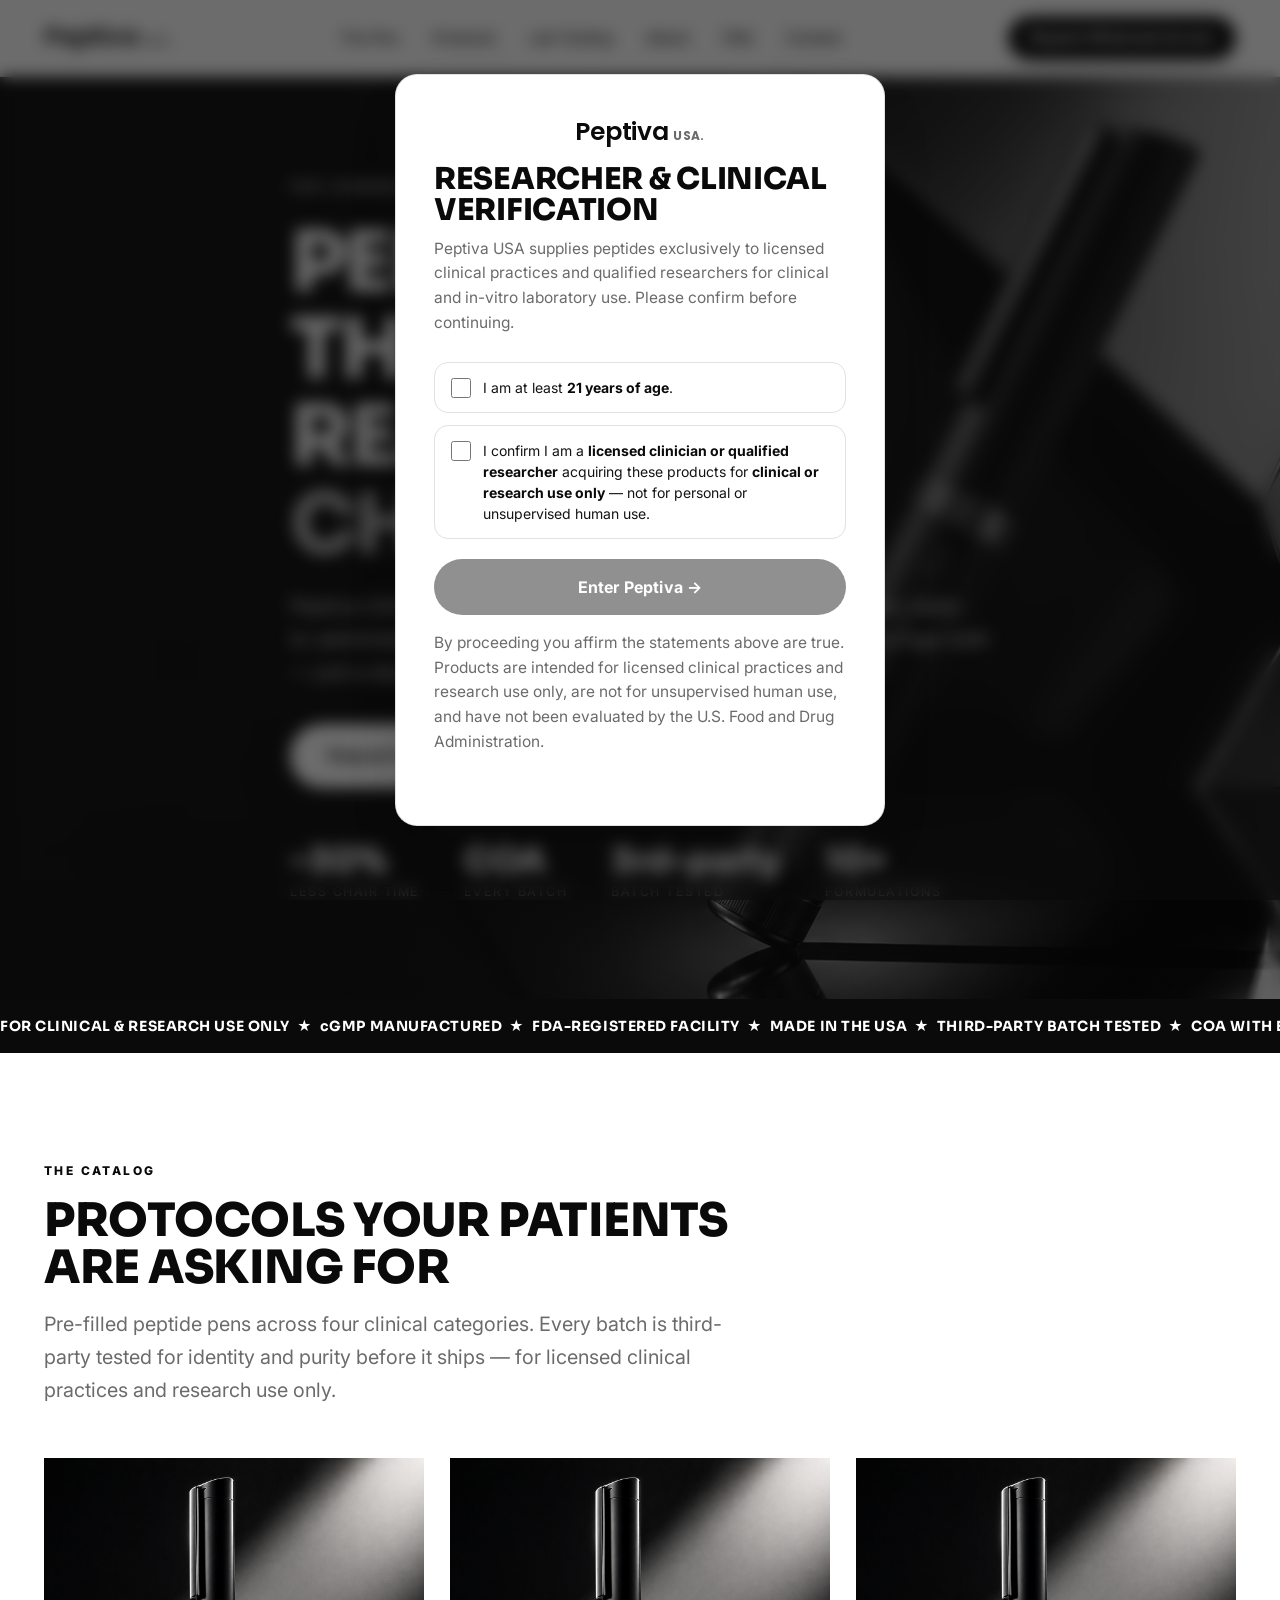
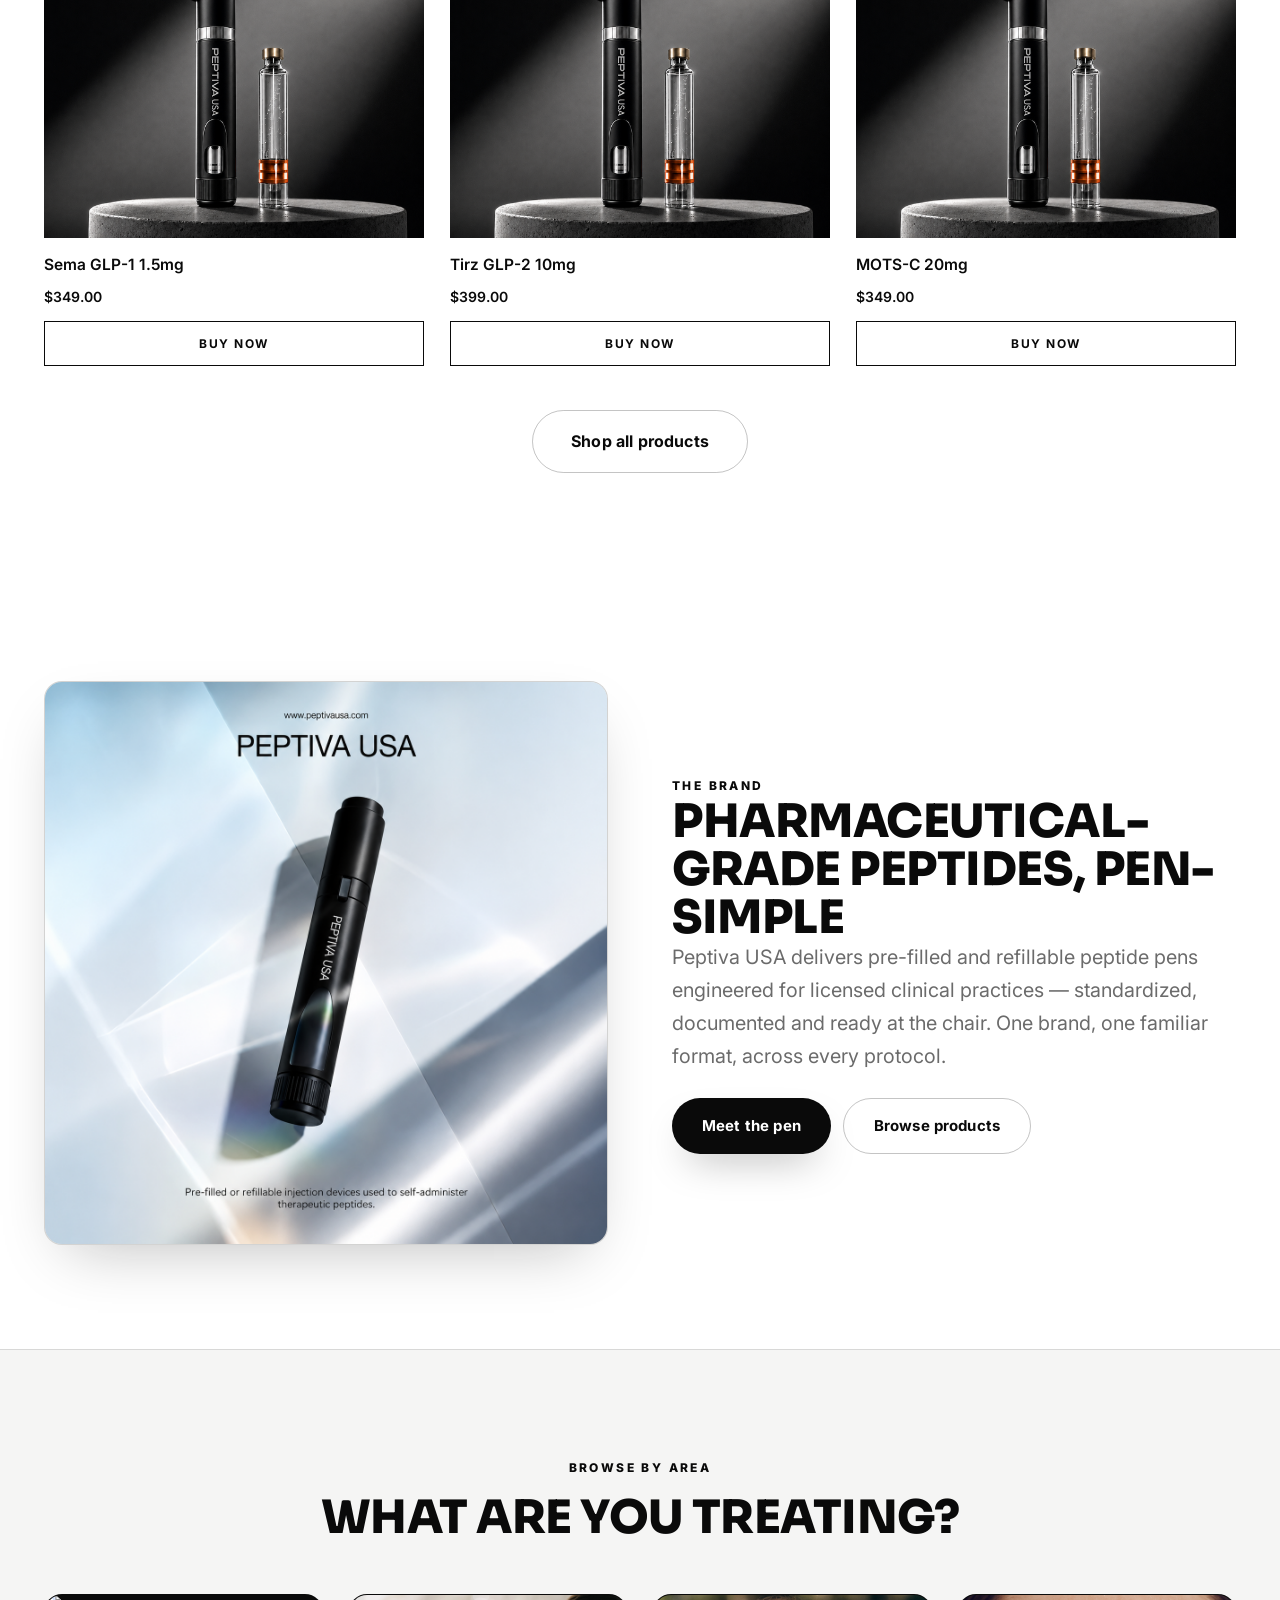
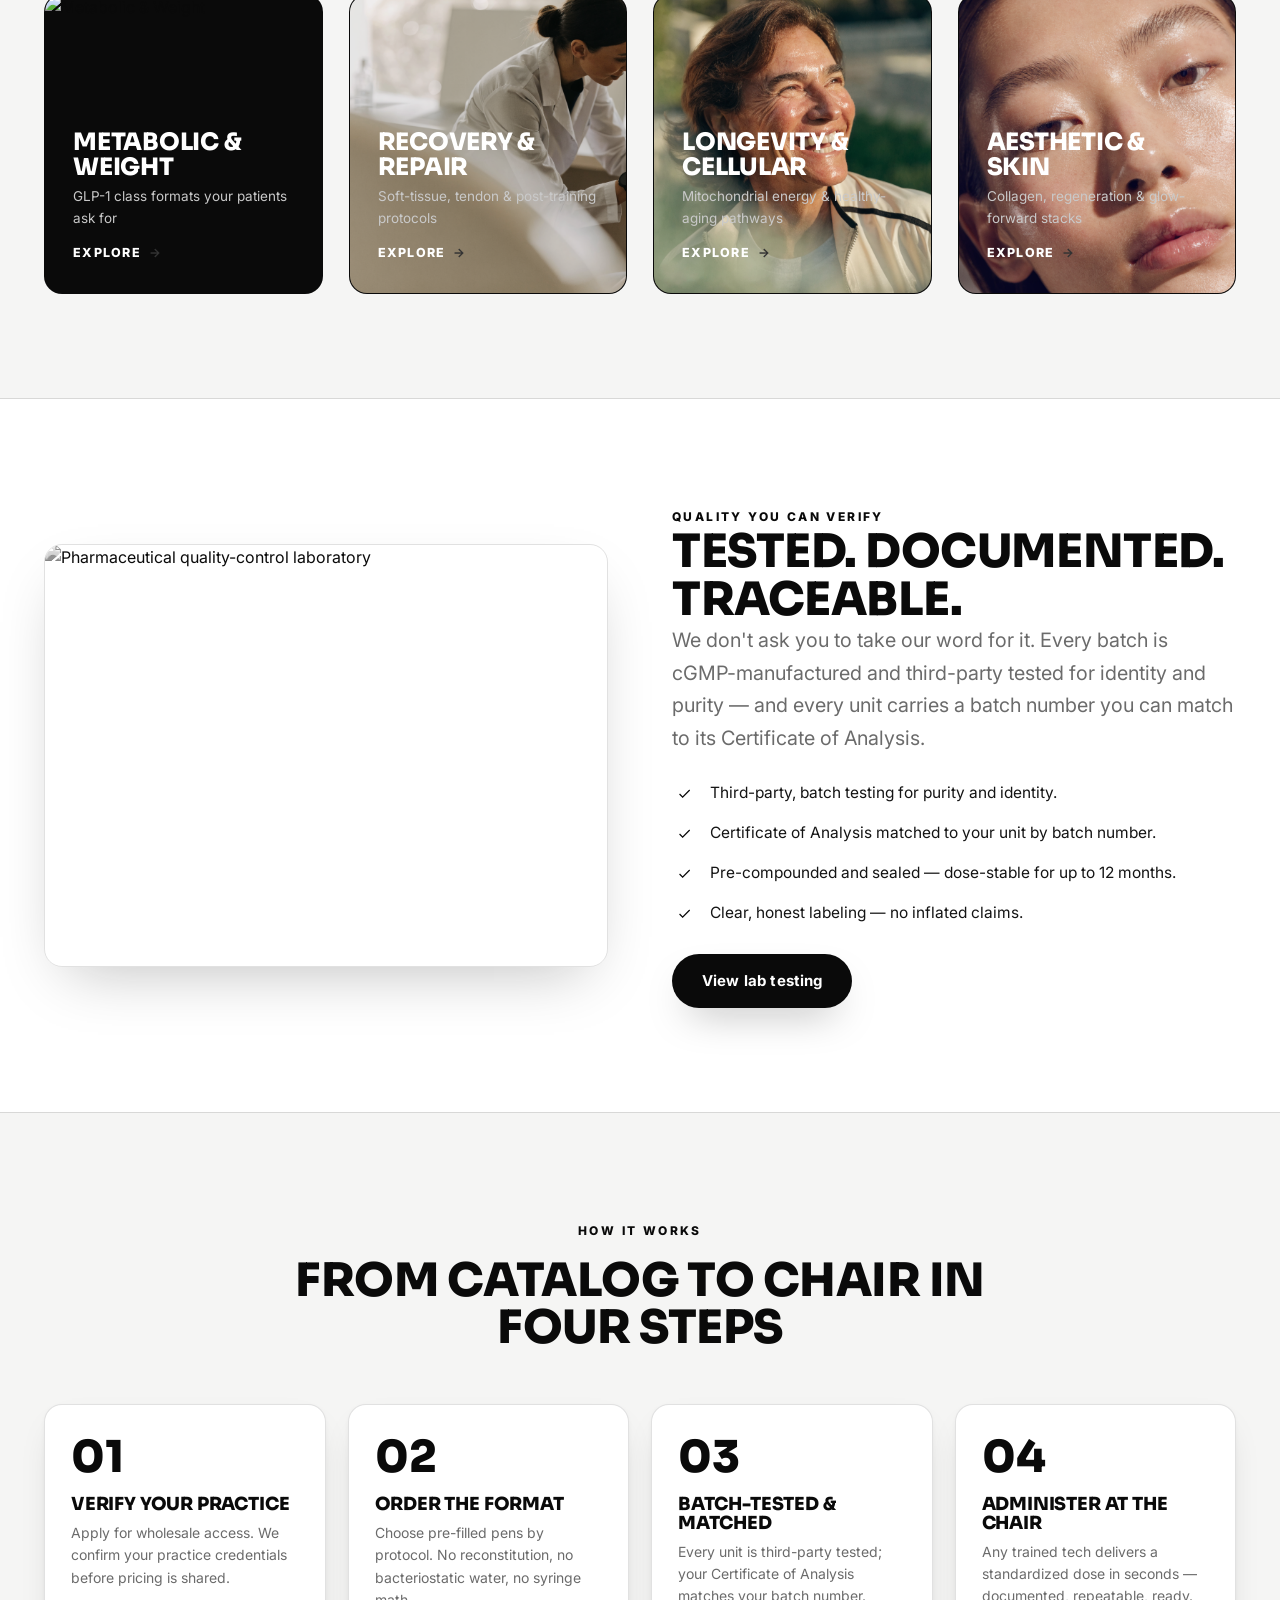
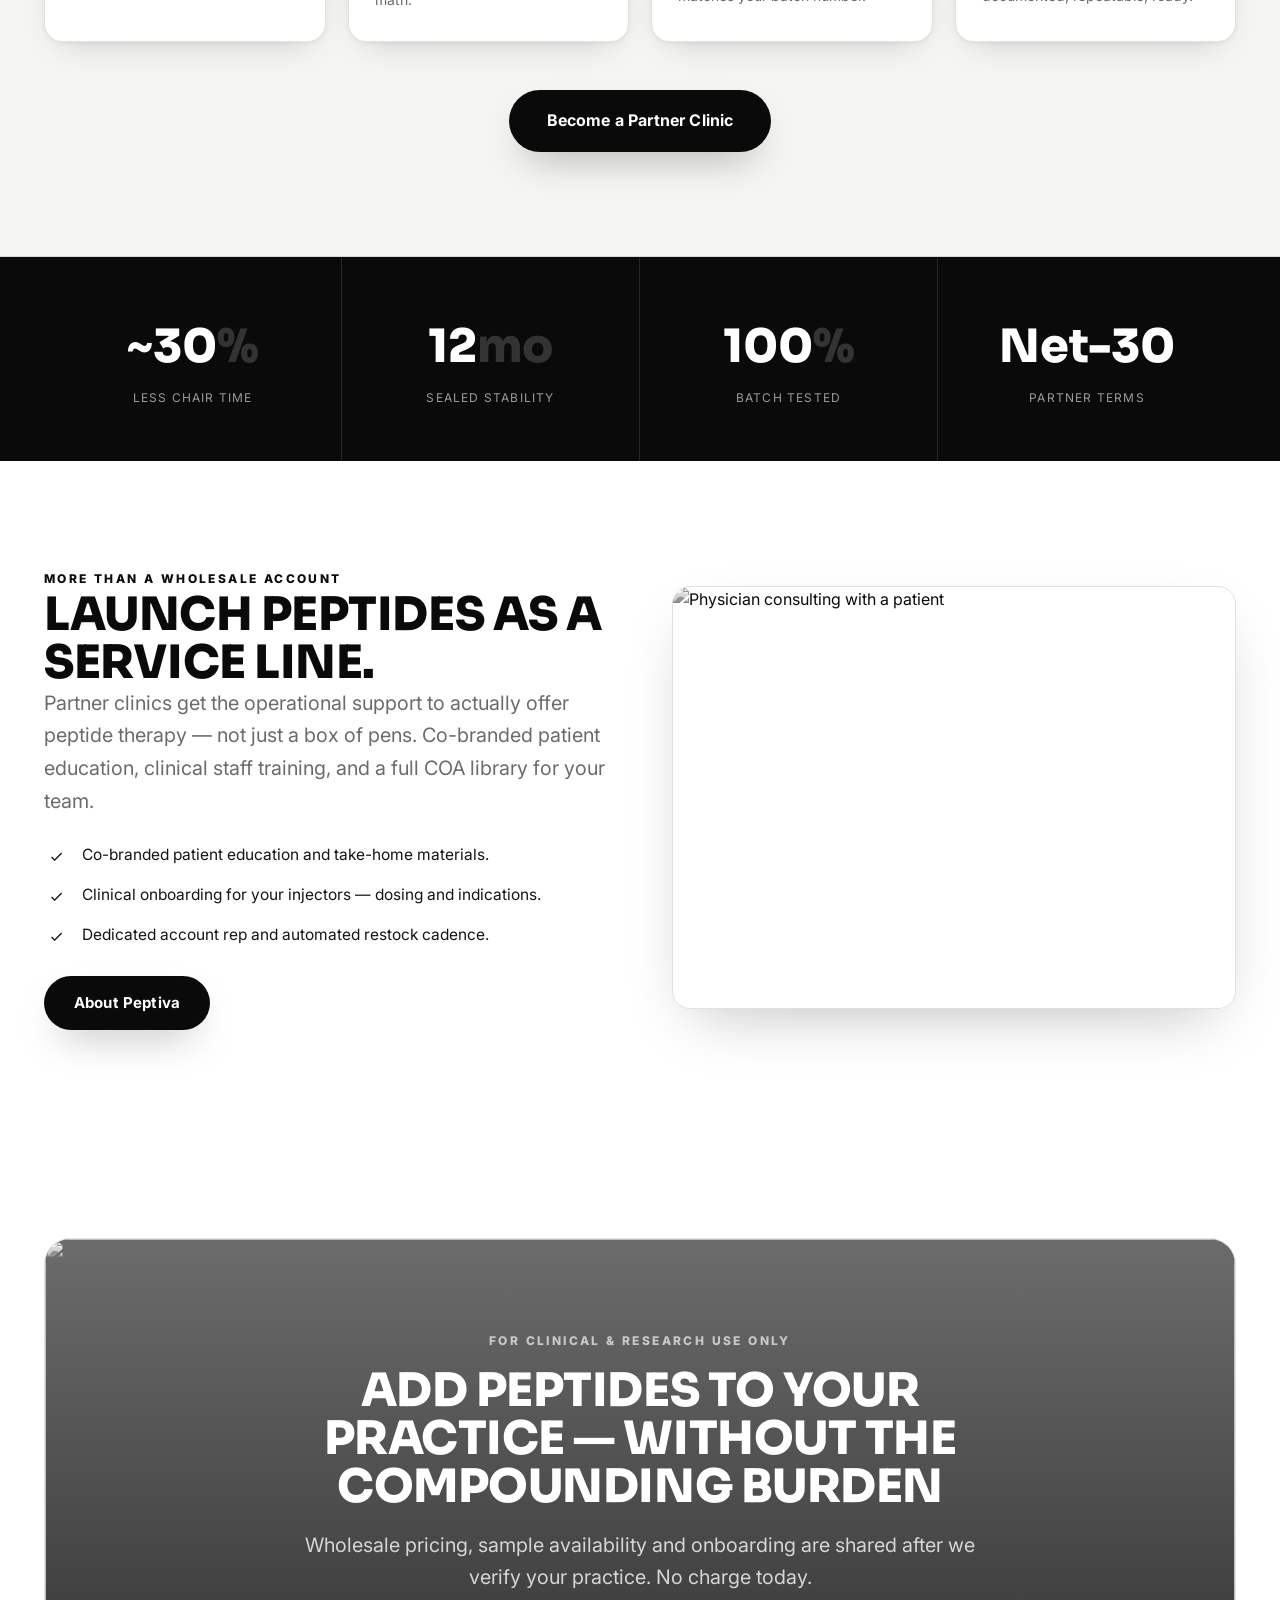
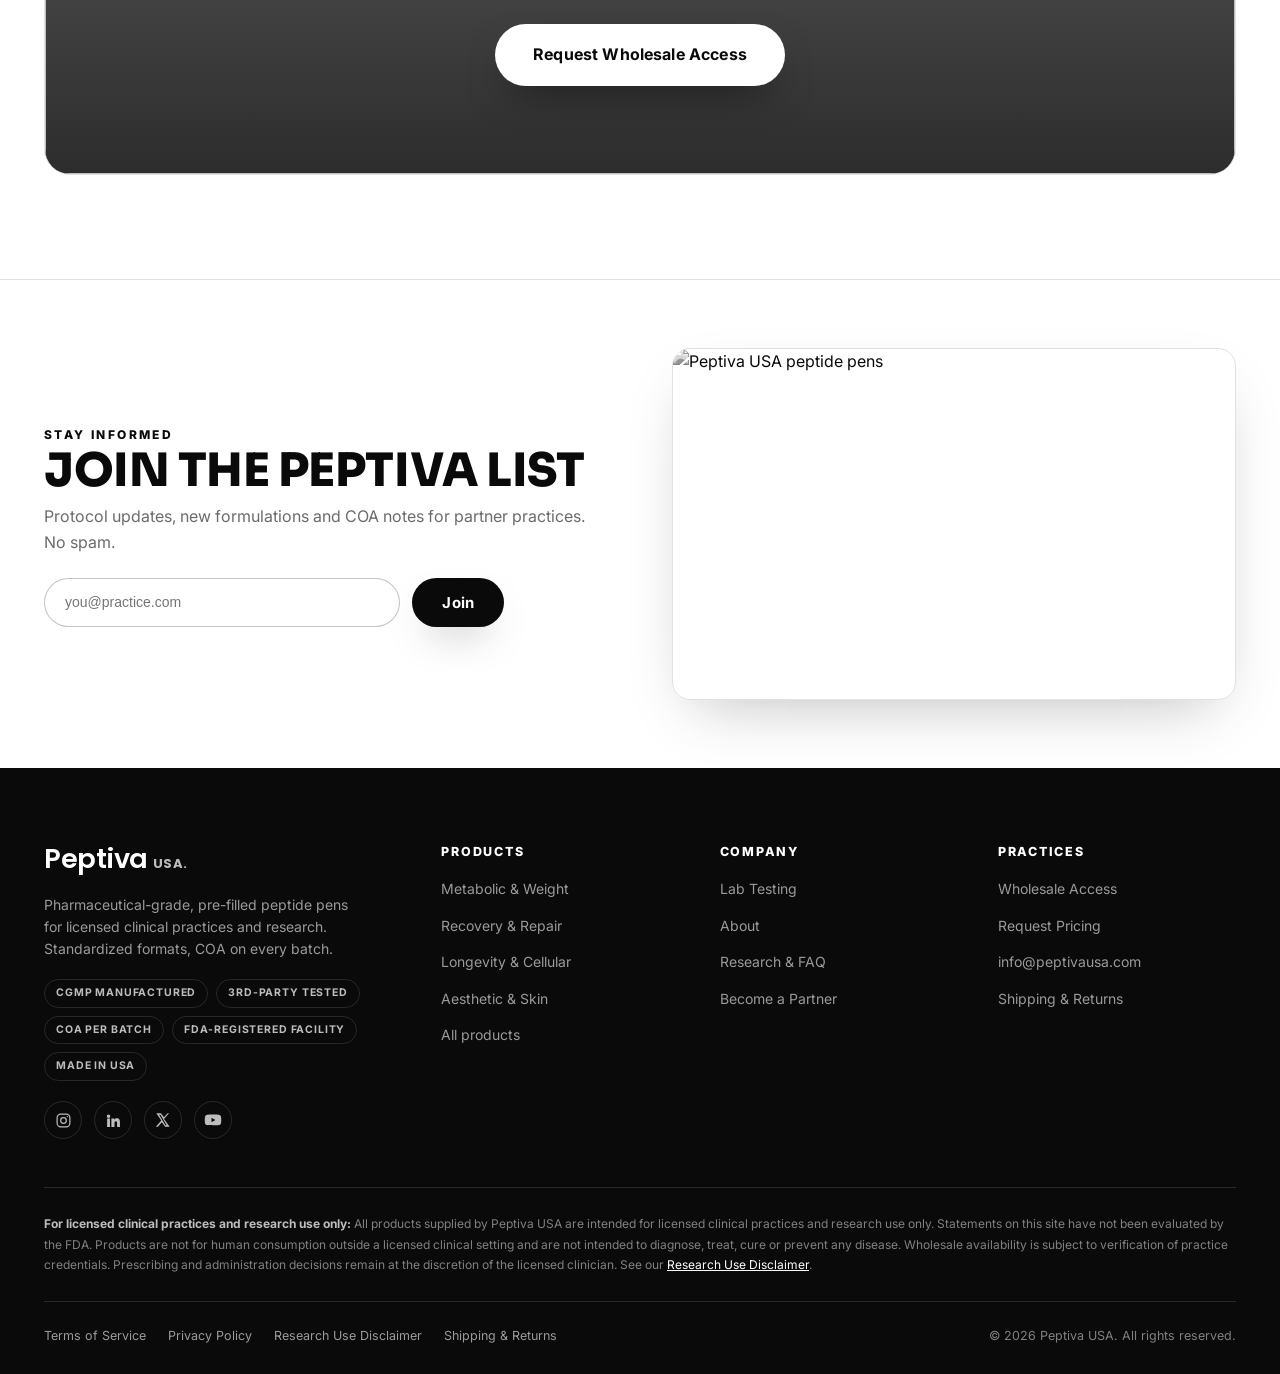
==== commit 42af9884: "Add FDA-registered facility + Made in USA compliance badges (product pages, pen specs, footer, marqu" ====
--- a/index.html
+++ b/index.html
@@ -34,8 +34,8 @@
 </section>
 
 <div class="strip"><div class="strip__track">
-  <span aria-hidden="false">FOR CLINICAL &amp; RESEARCH USE ONLY &nbsp;&#9733;&nbsp; cGMP MANUFACTURED &nbsp;&#9733;&nbsp; THIRD-PARTY BATCH TESTED &nbsp;&#9733;&nbsp; COA WITH EVERY BATCH &nbsp;&#9733;&nbsp; NO RECONSTITUTION &nbsp;&#9733;&nbsp; NET-30 FOR PARTNERS &nbsp;&#9733;&nbsp; FOR CLINICAL &amp; RESEARCH USE ONLY &nbsp;&#9733;&nbsp; cGMP MANUFACTURED &nbsp;&#9733;&nbsp; THIRD-PARTY BATCH TESTED &nbsp;&#9733;&nbsp; COA WITH EVERY BATCH &nbsp;&#9733;&nbsp; NO RECONSTITUTION &nbsp;&#9733;&nbsp; NET-30 FOR PARTNERS &nbsp;&#9733;&nbsp; FOR CLINICAL &amp; RESEARCH USE ONLY &nbsp;&#9733;&nbsp; cGMP MANUFACTURED &nbsp;&#9733;&nbsp; THIRD-PARTY BATCH TESTED &nbsp;&#9733;&nbsp; COA WITH EVERY BATCH &nbsp;&#9733;&nbsp; NO RECONSTITUTION &nbsp;&#9733;&nbsp; NET-30 FOR PARTNERS &nbsp;&#9733;&nbsp;</span>
-  <span aria-hidden="true">FOR CLINICAL &amp; RESEARCH USE ONLY &nbsp;&#9733;&nbsp; cGMP MANUFACTURED &nbsp;&#9733;&nbsp; THIRD-PARTY BATCH TESTED &nbsp;&#9733;&nbsp; COA WITH EVERY BATCH &nbsp;&#9733;&nbsp; NO RECONSTITUTION &nbsp;&#9733;&nbsp; NET-30 FOR PARTNERS &nbsp;&#9733;&nbsp; FOR CLINICAL &amp; RESEARCH USE ONLY &nbsp;&#9733;&nbsp; cGMP MANUFACTURED &nbsp;&#9733;&nbsp; THIRD-PARTY BATCH TESTED &nbsp;&#9733;&nbsp; COA WITH EVERY BATCH &nbsp;&#9733;&nbsp; NO RECONSTITUTION &nbsp;&#9733;&nbsp; NET-30 FOR PARTNERS &nbsp;&#9733;&nbsp; FOR CLINICAL &amp; RESEARCH USE ONLY &nbsp;&#9733;&nbsp; cGMP MANUFACTURED &nbsp;&#9733;&nbsp; THIRD-PARTY BATCH TESTED &nbsp;&#9733;&nbsp; COA WITH EVERY BATCH &nbsp;&#9733;&nbsp; NO RECONSTITUTION &nbsp;&#9733;&nbsp; NET-30 FOR PARTNERS &nbsp;&#9733;&nbsp;</span>
+  <span aria-hidden="false">FOR CLINICAL &amp; RESEARCH USE ONLY &nbsp;&#9733;&nbsp; cGMP MANUFACTURED &nbsp;&#9733;&nbsp; FDA-REGISTERED FACILITY &nbsp;&#9733;&nbsp; MADE IN THE USA &nbsp;&#9733;&nbsp; THIRD-PARTY BATCH TESTED &nbsp;&#9733;&nbsp; COA WITH EVERY BATCH &nbsp;&#9733;&nbsp; NO RECONSTITUTION &nbsp;&#9733;&nbsp; NET-30 FOR PARTNERS &nbsp;&#9733;&nbsp; FOR CLINICAL &amp; RESEARCH USE ONLY &nbsp;&#9733;&nbsp; cGMP MANUFACTURED &nbsp;&#9733;&nbsp; FDA-REGISTERED FACILITY &nbsp;&#9733;&nbsp; MADE IN THE USA &nbsp;&#9733;&nbsp; THIRD-PARTY BATCH TESTED &nbsp;&#9733;&nbsp; COA WITH EVERY BATCH &nbsp;&#9733;&nbsp; NO RECONSTITUTION &nbsp;&#9733;&nbsp; NET-30 FOR PARTNERS &nbsp;&#9733;&nbsp; FOR CLINICAL &amp; RESEARCH USE ONLY &nbsp;&#9733;&nbsp; cGMP MANUFACTURED &nbsp;&#9733;&nbsp; FDA-REGISTERED FACILITY &nbsp;&#9733;&nbsp; MADE IN THE USA &nbsp;&#9733;&nbsp; THIRD-PARTY BATCH TESTED &nbsp;&#9733;&nbsp; COA WITH EVERY BATCH &nbsp;&#9733;&nbsp; NO RECONSTITUTION &nbsp;&#9733;&nbsp; NET-30 FOR PARTNERS &nbsp;&#9733;&nbsp;</span>
+  <span aria-hidden="true">FOR CLINICAL &amp; RESEARCH USE ONLY &nbsp;&#9733;&nbsp; cGMP MANUFACTURED &nbsp;&#9733;&nbsp; FDA-REGISTERED FACILITY &nbsp;&#9733;&nbsp; MADE IN THE USA &nbsp;&#9733;&nbsp; THIRD-PARTY BATCH TESTED &nbsp;&#9733;&nbsp; COA WITH EVERY BATCH &nbsp;&#9733;&nbsp; NO RECONSTITUTION &nbsp;&#9733;&nbsp; NET-30 FOR PARTNERS &nbsp;&#9733;&nbsp; FOR CLINICAL &amp; RESEARCH USE ONLY &nbsp;&#9733;&nbsp; cGMP MANUFACTURED &nbsp;&#9733;&nbsp; FDA-REGISTERED FACILITY &nbsp;&#9733;&nbsp; MADE IN THE USA &nbsp;&#9733;&nbsp; THIRD-PARTY BATCH TESTED &nbsp;&#9733;&nbsp; COA WITH EVERY BATCH &nbsp;&#9733;&nbsp; NO RECONSTITUTION &nbsp;&#9733;&nbsp; NET-30 FOR PARTNERS &nbsp;&#9733;&nbsp; FOR CLINICAL &amp; RESEARCH USE ONLY &nbsp;&#9733;&nbsp; cGMP MANUFACTURED &nbsp;&#9733;&nbsp; FDA-REGISTERED FACILITY &nbsp;&#9733;&nbsp; MADE IN THE USA &nbsp;&#9733;&nbsp; THIRD-PARTY BATCH TESTED &nbsp;&#9733;&nbsp; COA WITH EVERY BATCH &nbsp;&#9733;&nbsp; NO RECONSTITUTION &nbsp;&#9733;&nbsp; NET-30 FOR PARTNERS &nbsp;&#9733;&nbsp;</span>
 </div></div>
 
 <section class="section">
--- a/assets/css/styles.css
+++ b/assets/css/styles.css
@@ -64,6 +64,9 @@
 .btn--block{width:100%;justify-content:center}
 .btn--lg{padding:18px 38px;font-size:16px}
 .btn--sm{padding:11px 22px;font-size:13.5px}
+/* Inverted primary button on dark sections (monochrome contrast) */
+.hero .btn--primary,.cta-block .btn--primary,.mesh-dark .btn--primary,.band .btn--primary{background:#fff;color:var(--ink);box-shadow:0 18px 40px -16px rgba(0,0,0,.55)}
+.hero .btn--primary:hover,.cta-block .btn--primary:hover,.mesh-dark .btn--primary:hover,.band .btn--primary:hover{background:#E6E6E5;color:var(--ink)}
 .on-dark .btn--ghost{color:#fff;border-color:var(--line-d)}
 .on-dark .btn--ghost:hover{border-color:#fff;color:#fff}
 
@@ -97,14 +100,6 @@
 .drop .sub{position:absolute;top:-13px;left:calc(100% + 10px);min-width:270px;opacity:0;visibility:hidden;transform:translateX(8px);transition:.18s;background:#fff;border:1px solid var(--line);border-radius:16px;padding:12px;box-shadow:var(--shadow)}
 .has-drop:hover .drop .sub{opacity:0;visibility:hidden;transform:translateX(8px)}
 .drop .has-sub:hover .sub{opacity:1;visibility:visible;transform:none}
-
-/* Monochrome imagery */
-.hero__bg img,.penhero__bg img,.phero__bg img,.split__media img,.cat-tile img,
-.cta-block img,.pcard__media img,.pdp__media img,.pdp__thumbs img,.penshow img{filter:grayscale(1)}
-.pcard__media img{filter:grayscale(1) drop-shadow(0 18px 26px rgba(10,10,10,.16))}
-.pdp__media img{filter:grayscale(1) drop-shadow(0 20px 30px rgba(10,10,10,.18))}
-.penshow img{filter:grayscale(1) drop-shadow(0 24px 40px rgba(10,10,10,.28))}
-.penshow--cover img{filter:grayscale(1)}
 
 /* Wordmark logo */
 .wm{display:inline-flex;align-items:baseline;gap:.3em;font-family:'Poppins',var(--font);white-space:nowrap}
@@ -377,3 +372,66 @@
 .brand-logo{height:32px;width:auto;display:block}
 .footer .brand-logo{height:40px}
 @media(max-width:680px){.brand-logo{height:28px}}
+
+/* ===== Monochrome imagery (must stay last to win specificity) ===== */
+.hero__bg img,.penhero__bg img,.phero__bg img,.split__media img,.cat-tile img,
+.cta-block img,.pdp__thumbs img,.penshow--cover img,.newsletter img{filter:grayscale(1) !important}
+.pcard__media img{filter:grayscale(1) drop-shadow(0 18px 26px rgba(10,10,10,.16)) !important}
+.pdp__media img{filter:grayscale(1) drop-shadow(0 20px 30px rgba(10,10,10,.18)) !important}
+.penshow img{filter:grayscale(1) drop-shadow(0 24px 40px rgba(10,10,10,.28)) !important}
+img{filter:grayscale(1)}
+.wm,.wm *{filter:none}
+
+/* ===== Stack One-style product cards & PDP (keep near end) ===== */
+.pcard{background:transparent;border:0 !important;border-radius:0 !important;box-shadow:none !important}
+.pcard:hover{transform:none !important;box-shadow:none !important}
+.pcard__media{aspect-ratio:1/1 !important;padding:0 !important;background:#0A0A0A !important;border-radius:0 !important;overflow:hidden}
+.pcard__media img{height:100% !important;width:100% !important;object-fit:cover !important;margin:0 !important;transition:transform .5s ease !important}
+.pcard:hover .pcard__media img{transform:scale(1.04) !important}
+.pcard__tag,.pcard__best{display:none !important}
+.pcard__desc{display:none !important}
+.pcard__body{padding:16px 0 0 !important;gap:6px !important}
+.pcard__body h3{text-transform:none !important;font-family:var(--font) !important;font-weight:600 !important;
+  font-size:15.5px !important;letter-spacing:0 !important;line-height:1.4 !important;color:var(--ink)}
+.pcard__foot{display:block !important;margin:0 !important;padding:0 !important;border:0 !important}
+.pcard__price{display:block;font-family:var(--font) !important;font-weight:600 !important;font-size:14px !important;
+  color:var(--muted) !important;margin-bottom:12px}
+.pcard .rx{display:none !important}
+.pcard__cta{display:block;width:100%;text-align:center;border:1px solid var(--ink);padding:12px 10px;
+  font-size:12px;font-weight:700;letter-spacing:.12em;text-transform:uppercase;color:var(--ink);transition:.18s}
+.pcard:hover .pcard__cta{background:var(--ink);color:#fff}
+
+/* PDP media: dark full-bleed square like Stack One */
+.pdp__media{background:#0A0A0A !important;padding:0 !important;border-radius:0 !important;border:0 !important}
+.pdp__media img{max-height:none !important;width:100% !important;height:100% !important;object-fit:cover !important}
+.pdp__thumbs div{border-radius:0;padding:0;background:#0A0A0A}
+.pdp__thumbs img{width:100%;height:100%;object-fit:cover;padding:0}
+
+/* ===== Product images in full colour (overrides site-wide grayscale) ===== */
+.pcard__media img,.pdp__media img,.pdp__thumbs img,.penshow img,.penshow--cover img{filter:none !important}
+
+/* ===== Category tiles: full colour + fix desc/CTA running together ===== */
+.cat-tile img{filter:none !important}
+.cat-tile__c span{display:block}
+.cat-tile__c .tile-cta{display:inline-flex;margin-top:14px}
+
+/* ===== Brand poster image in full colour ===== */
+img[src*="brand.jpg"]{filter:none !important}
+
+/* ===== About page lab pen image in full colour ===== */
+img[src*="about-science.jpg"]{filter:none !important}
+
+/* ===== Card with price + Buy Now (separate links) ===== */
+.pcard__link{display:block;color:inherit}
+.pcard__body{padding:16px 0 12px !important}
+.pcard__price{display:block;font-family:var(--font);font-weight:700;font-size:16px;color:var(--ink) !important;margin:4px 0 0 !important}
+.pcard__cta{display:block;width:100%;text-align:center;border:1px solid var(--ink);padding:12px 10px;
+  font-size:12px;font-weight:700;letter-spacing:.12em;text-transform:uppercase;color:var(--ink);transition:.18s}
+.pcard__cta:hover{background:var(--ink);color:#fff}
+
+/* ===== Compliance trust row (product pages) ===== */
+.trust-row{list-style:none;margin:24px 0 0;display:flex;flex-direction:column;gap:10px}
+.trust-row li{display:flex;gap:11px;align-items:flex-start;font-size:13.5px;font-weight:600;color:var(--ink-2);line-height:1.45}
+.trust-row li::before{content:"";flex:none;width:18px;height:18px;margin-top:1px;background:var(--ink);
+  -webkit-mask:url("data:image/svg+xml;utf8,<svg xmlns='http://www.w3.org/2000/svg' viewBox='0 0 24 24'><path fill='black' d='M9 16.2 4.8 12l-1.4 1.4L9 19 21 7l-1.4-1.4z'/></svg>") center/13px no-repeat;
+  mask:url("data:image/svg+xml;utf8,<svg xmlns='http://www.w3.org/2000/svg' viewBox='0 0 24 24'><path fill='black' d='M9 16.2 4.8 12l-1.4 1.4L9 19 21 7l-1.4-1.4z'/></svg>") center/13px no-repeat}
